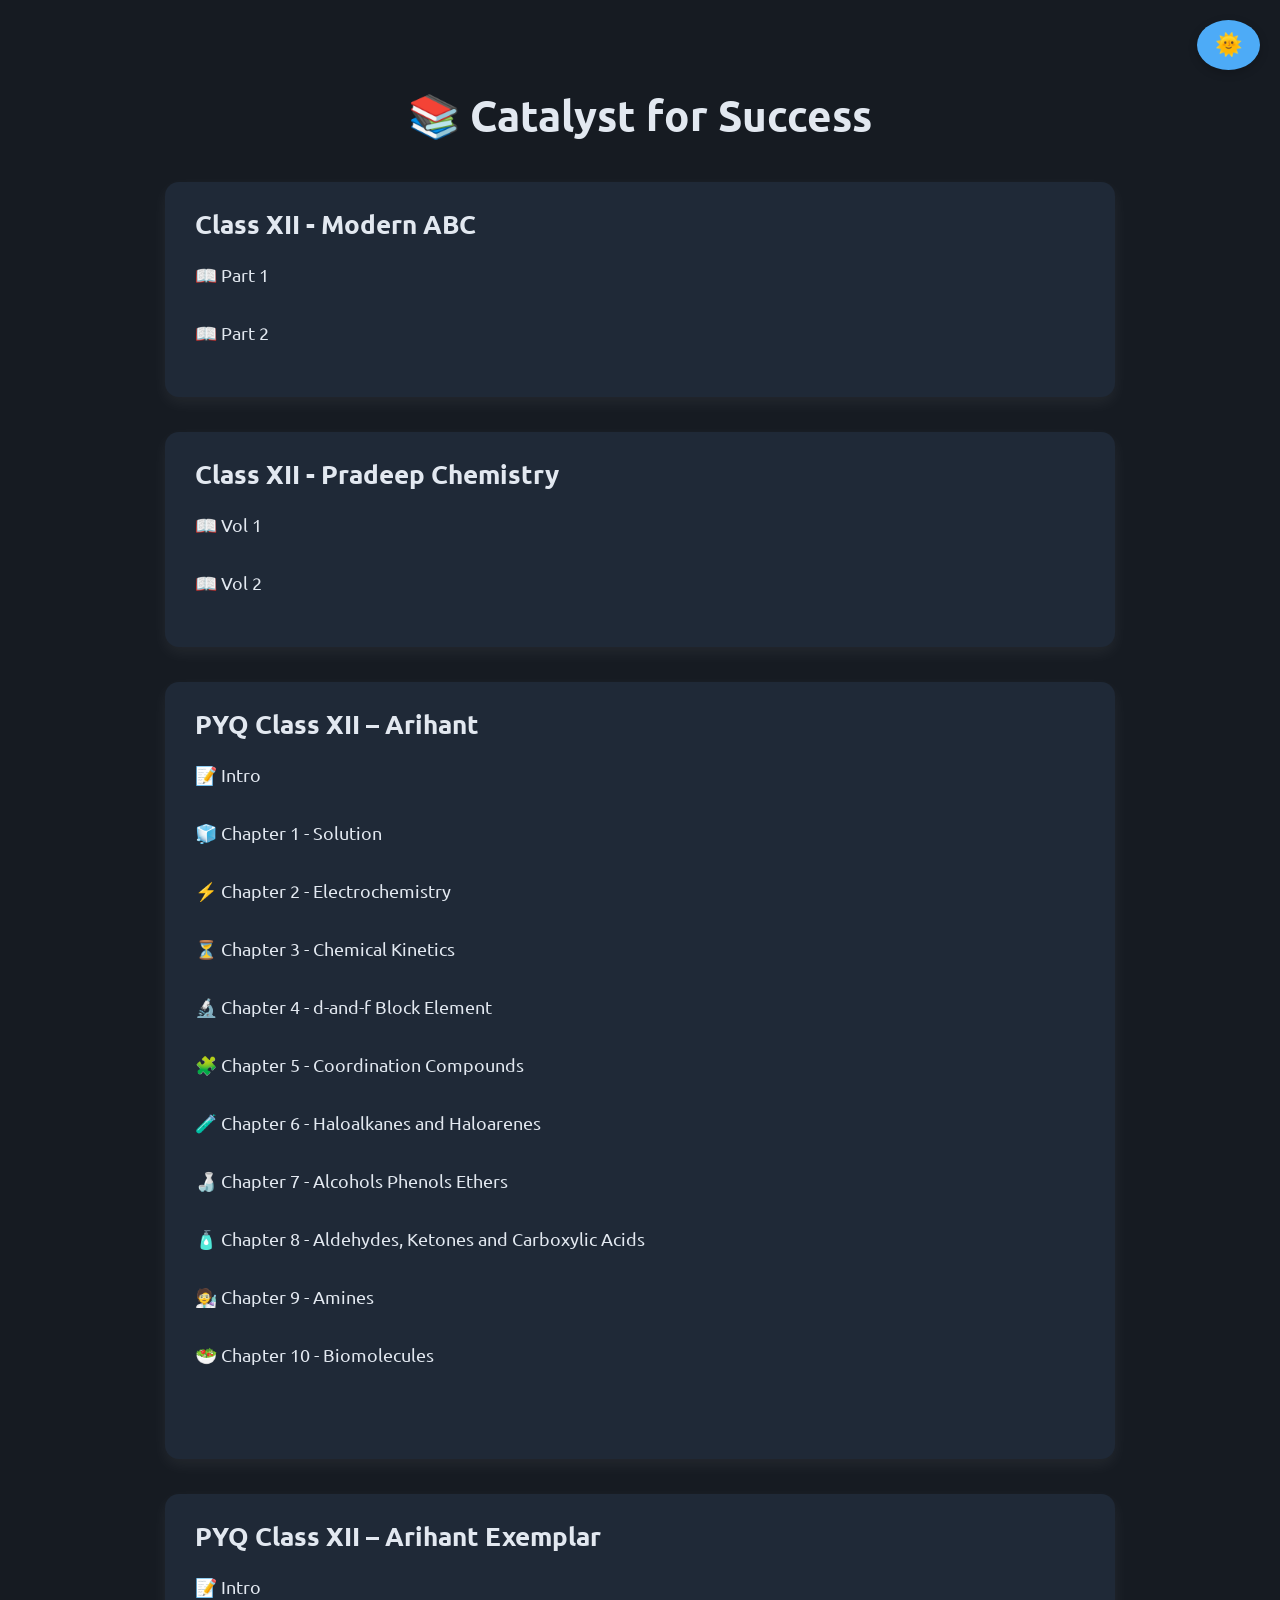
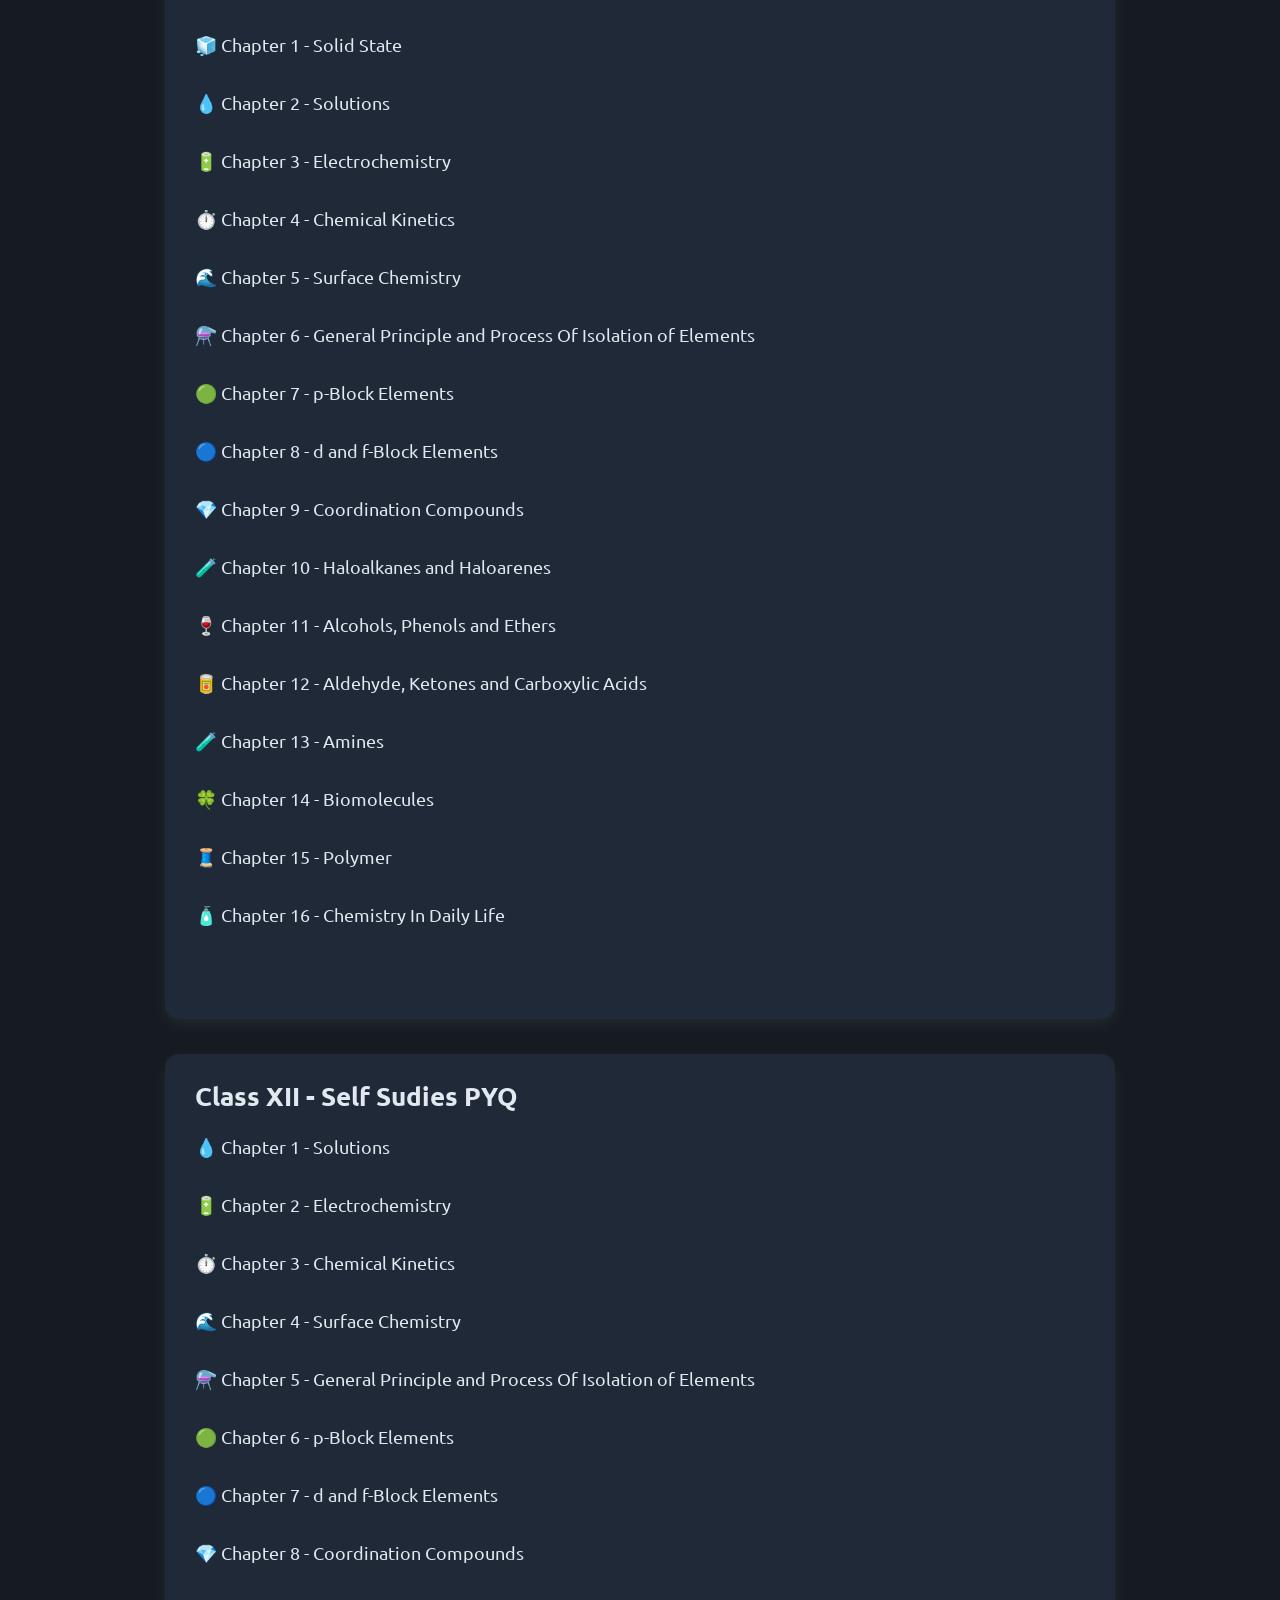
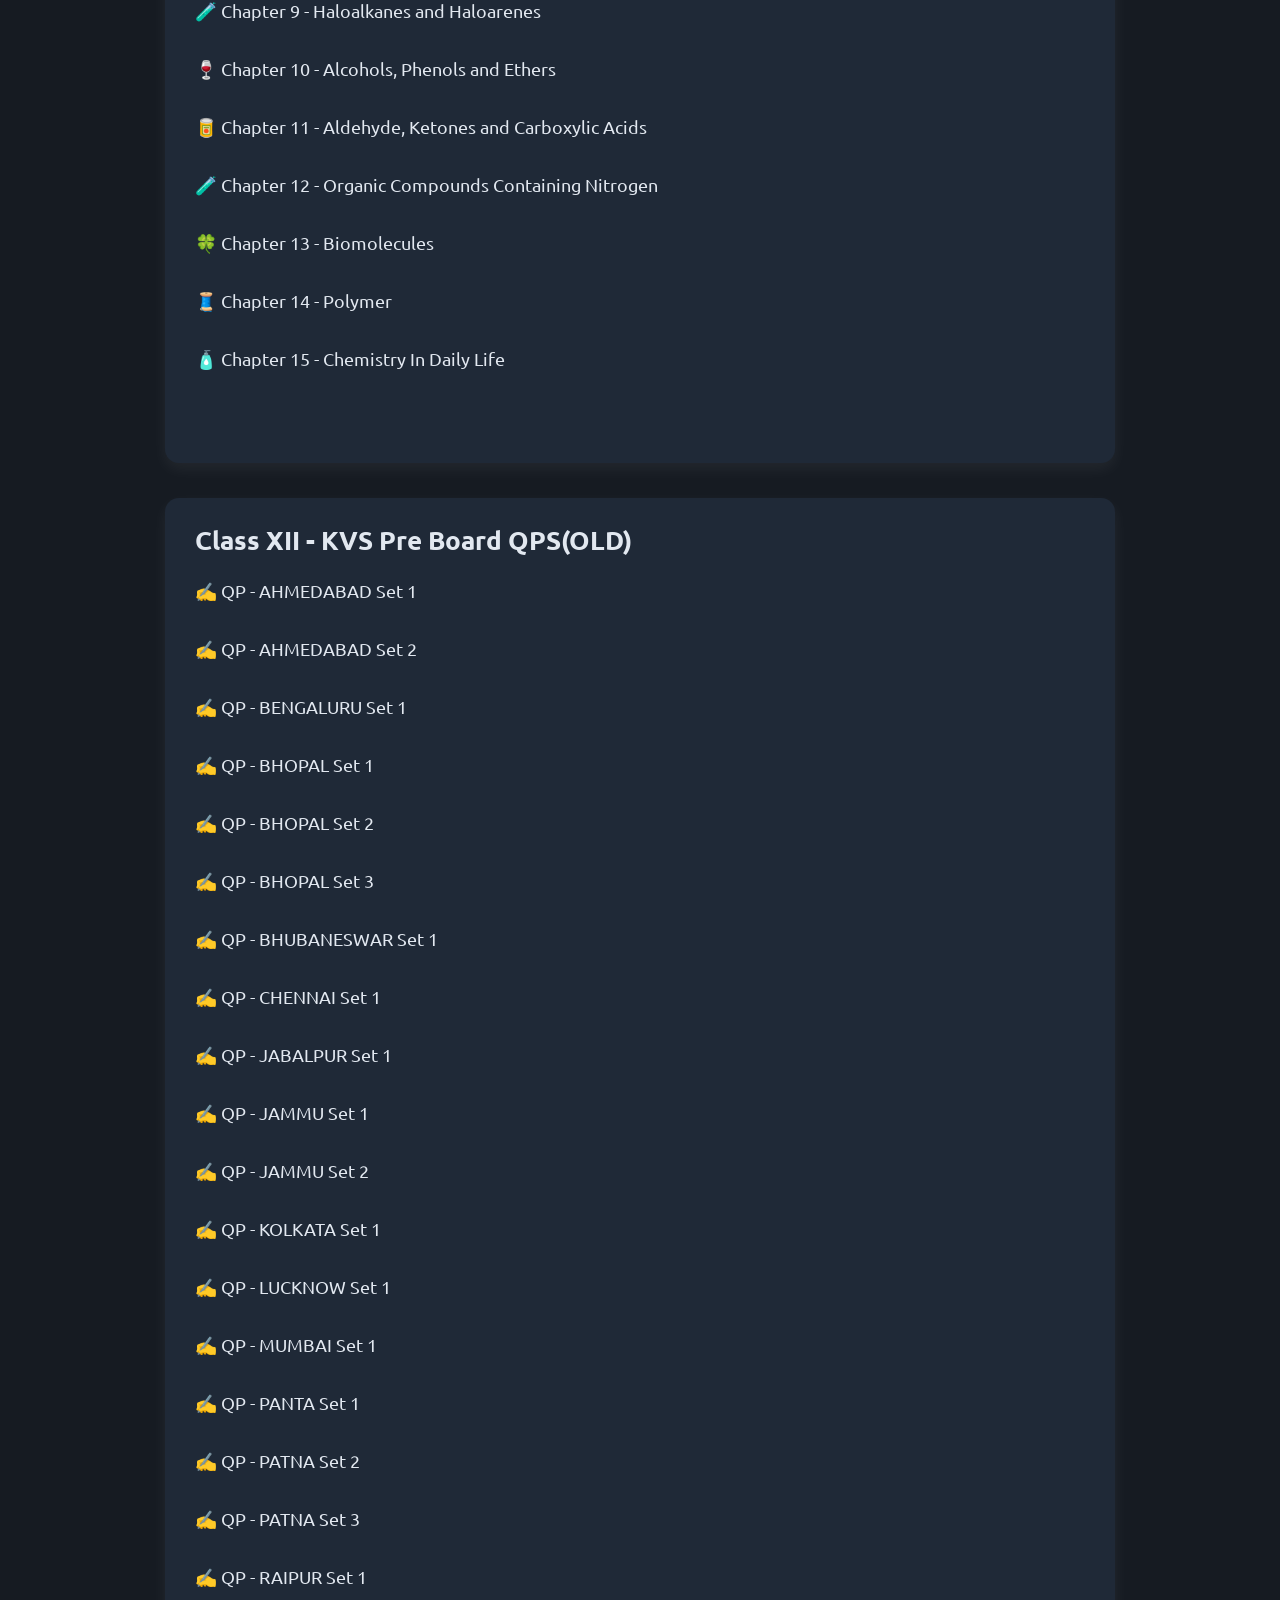
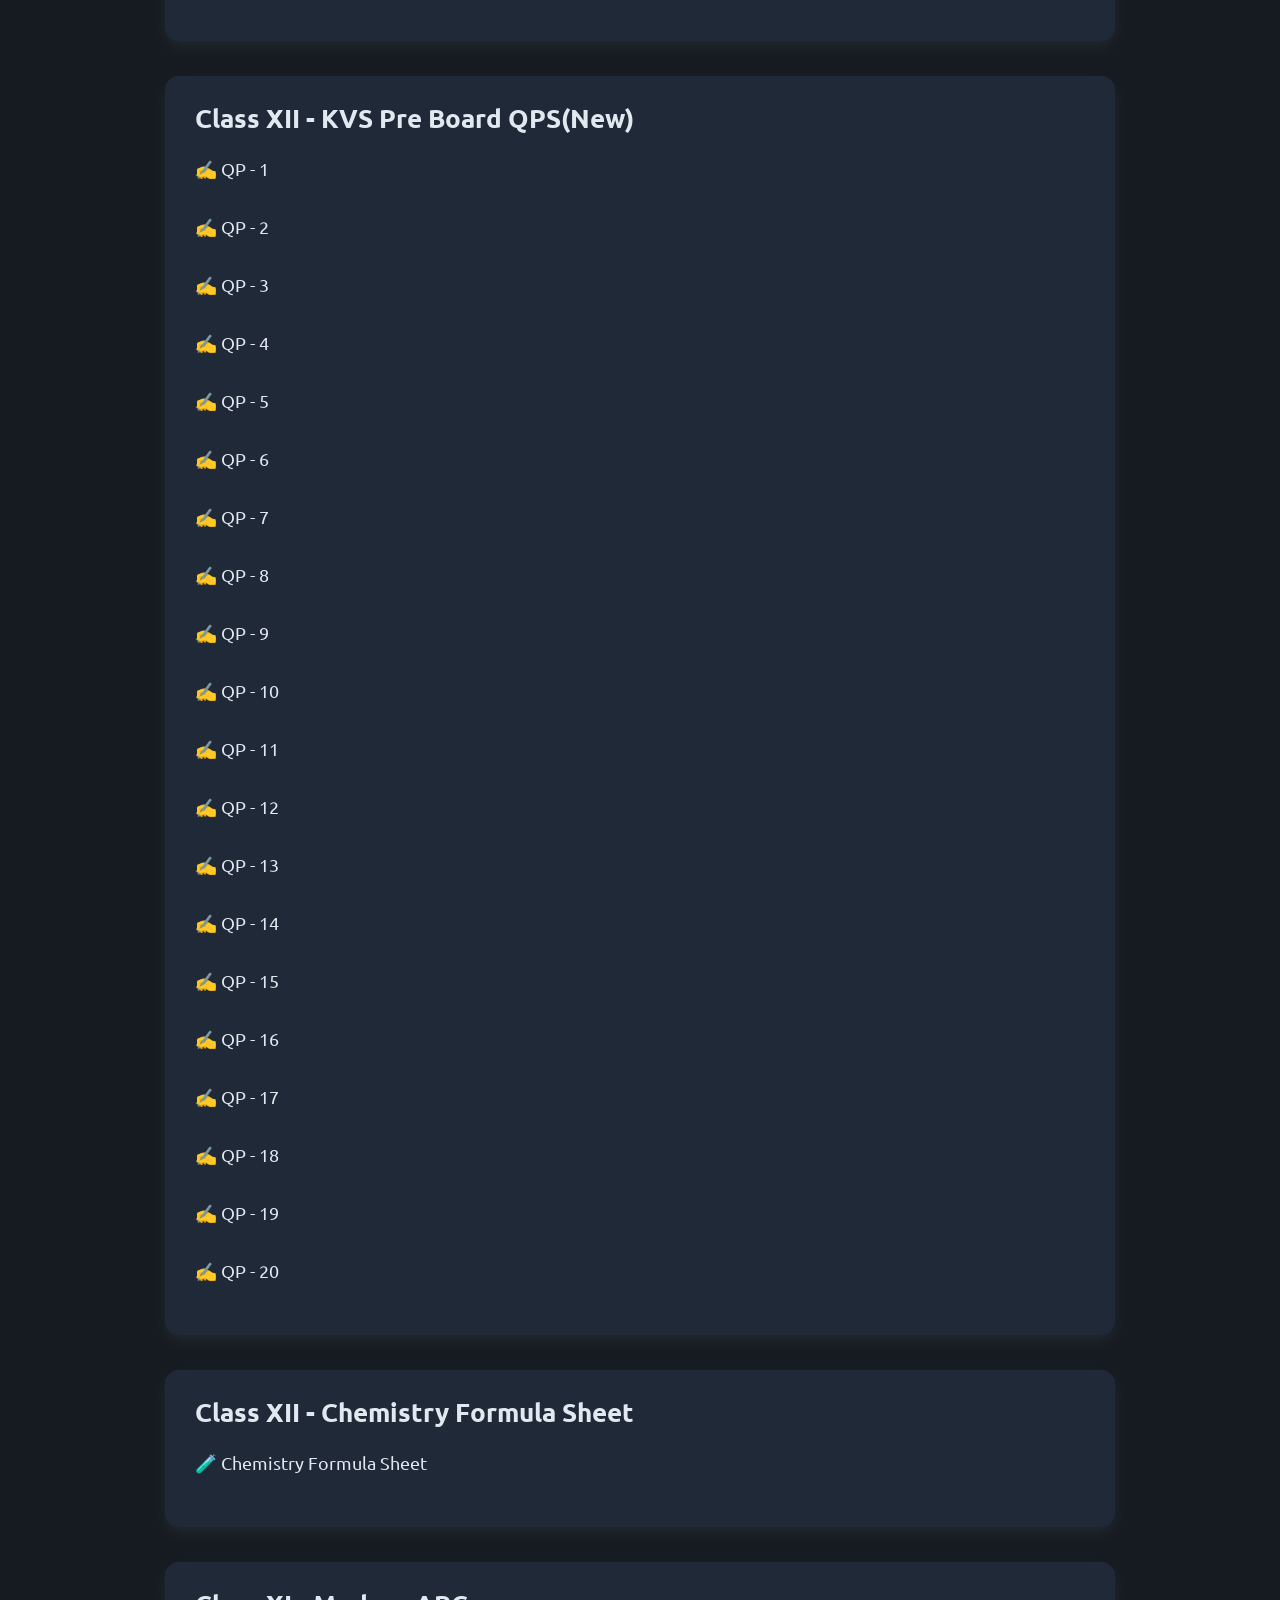
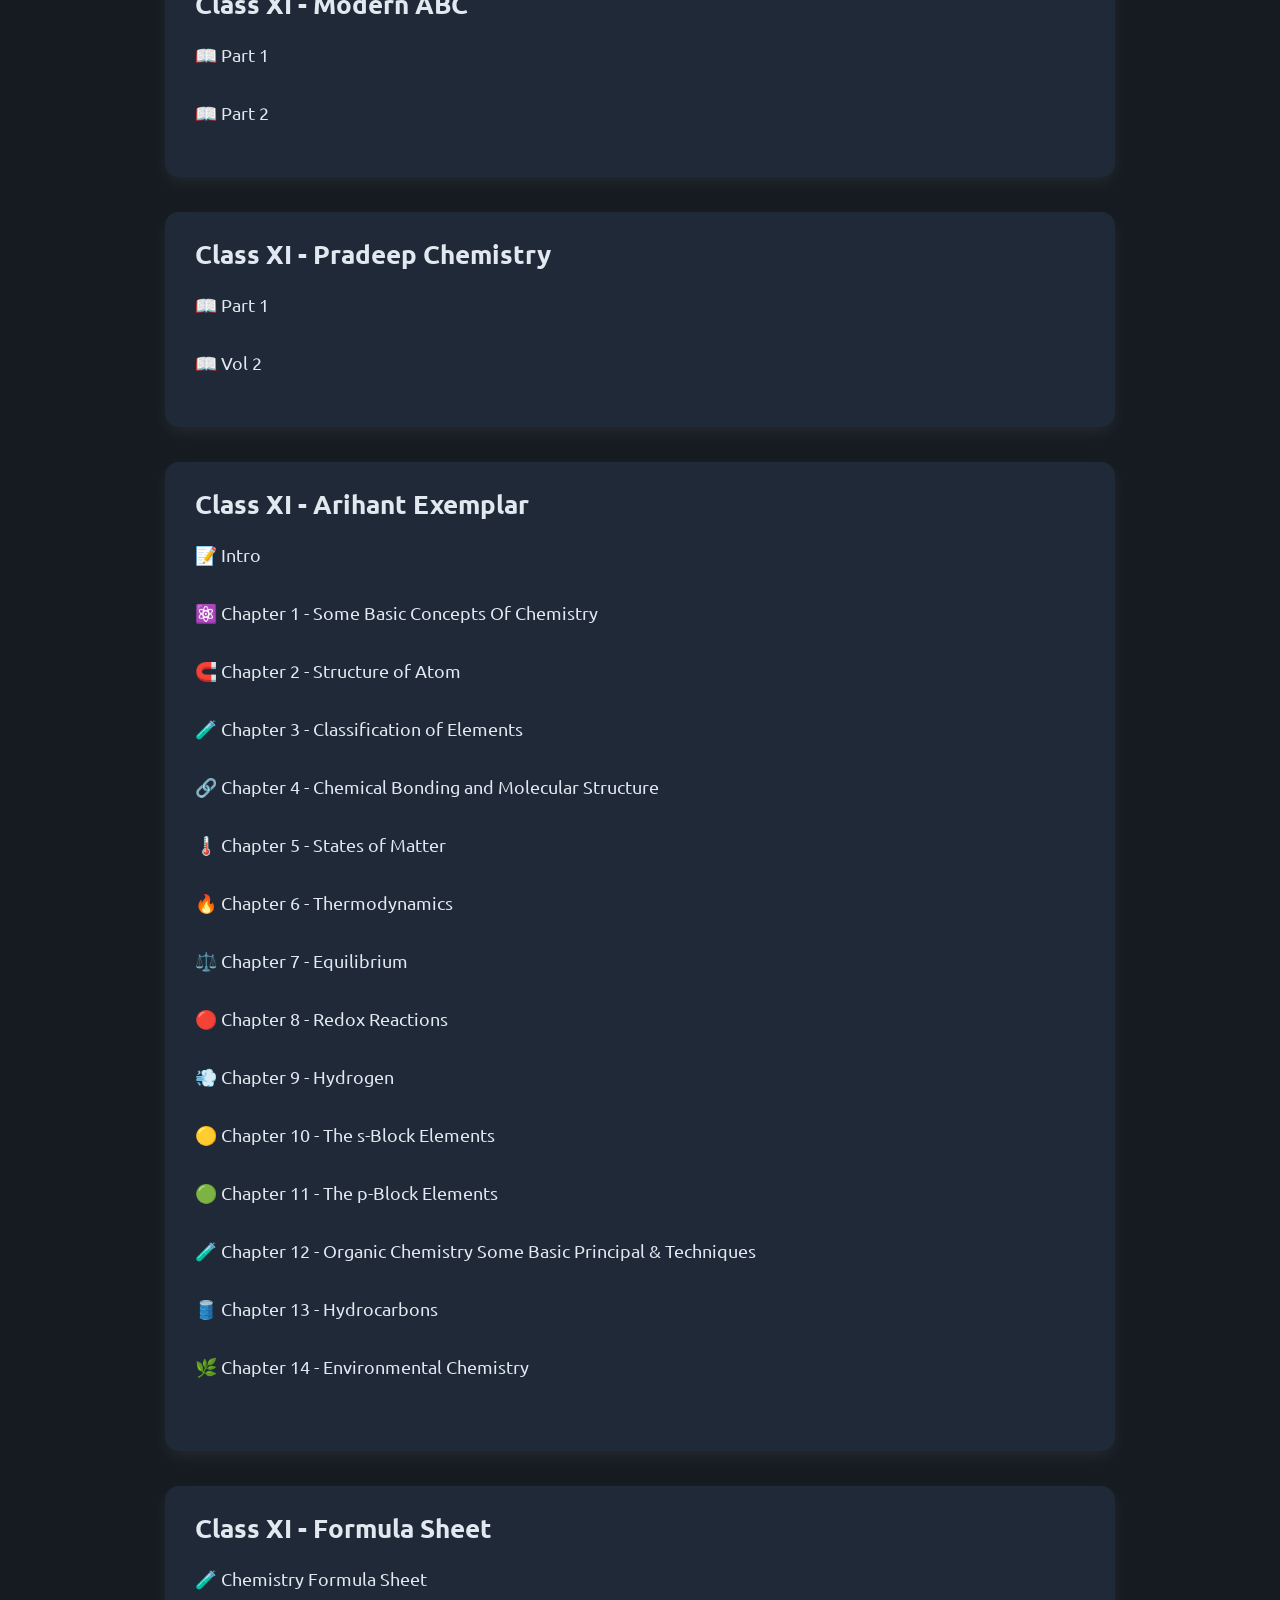
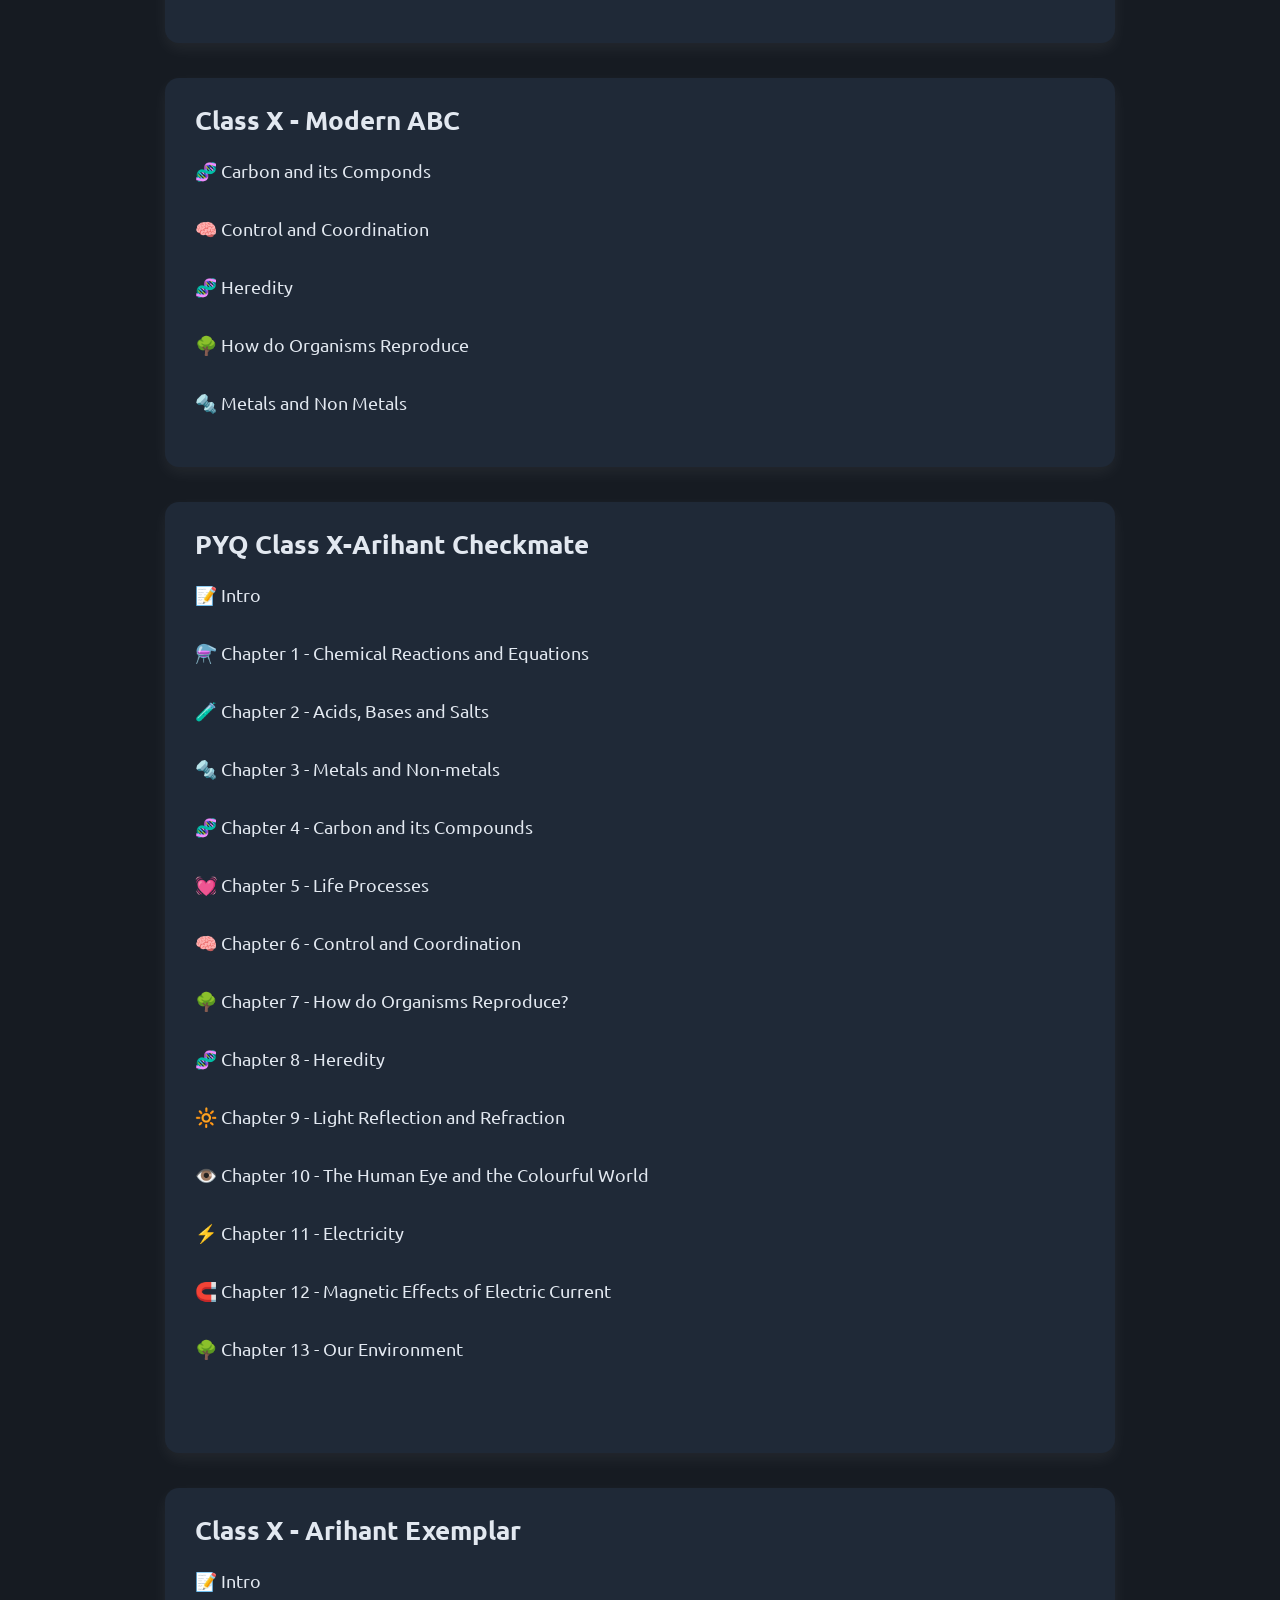
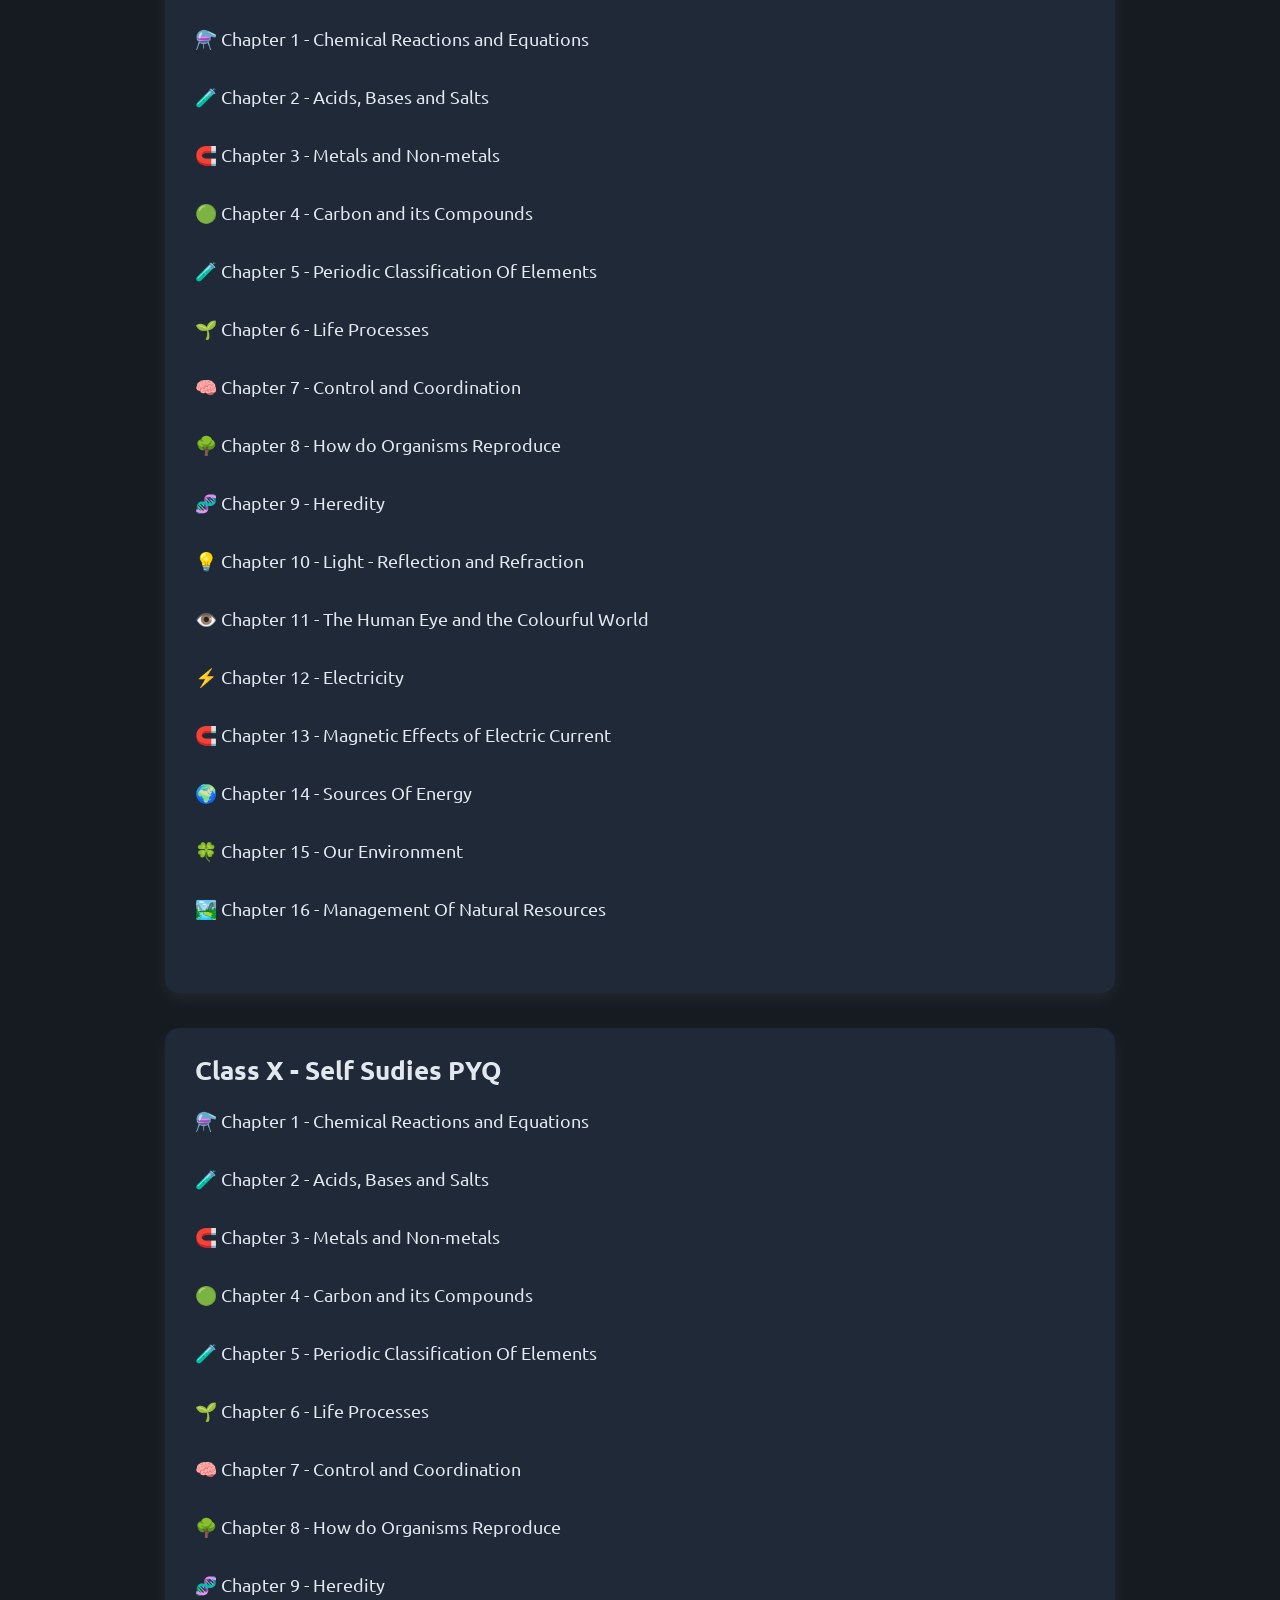
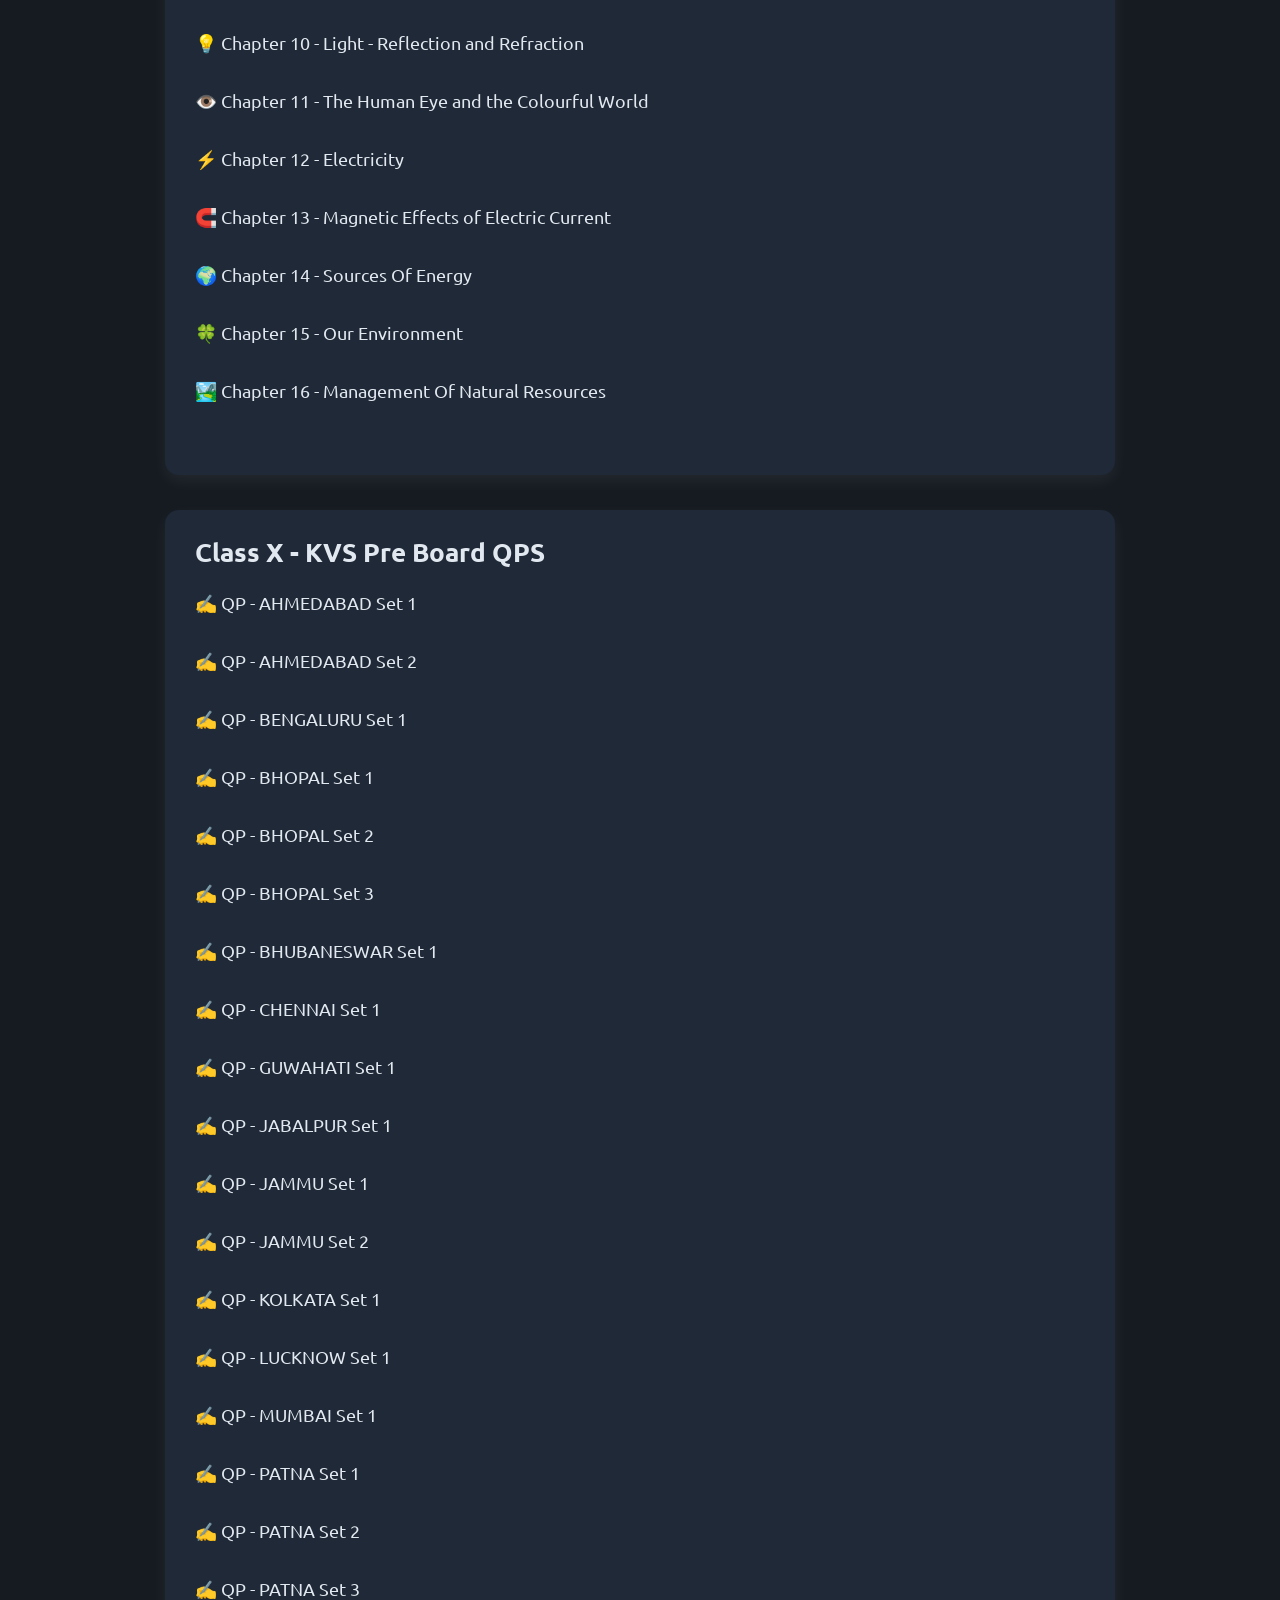
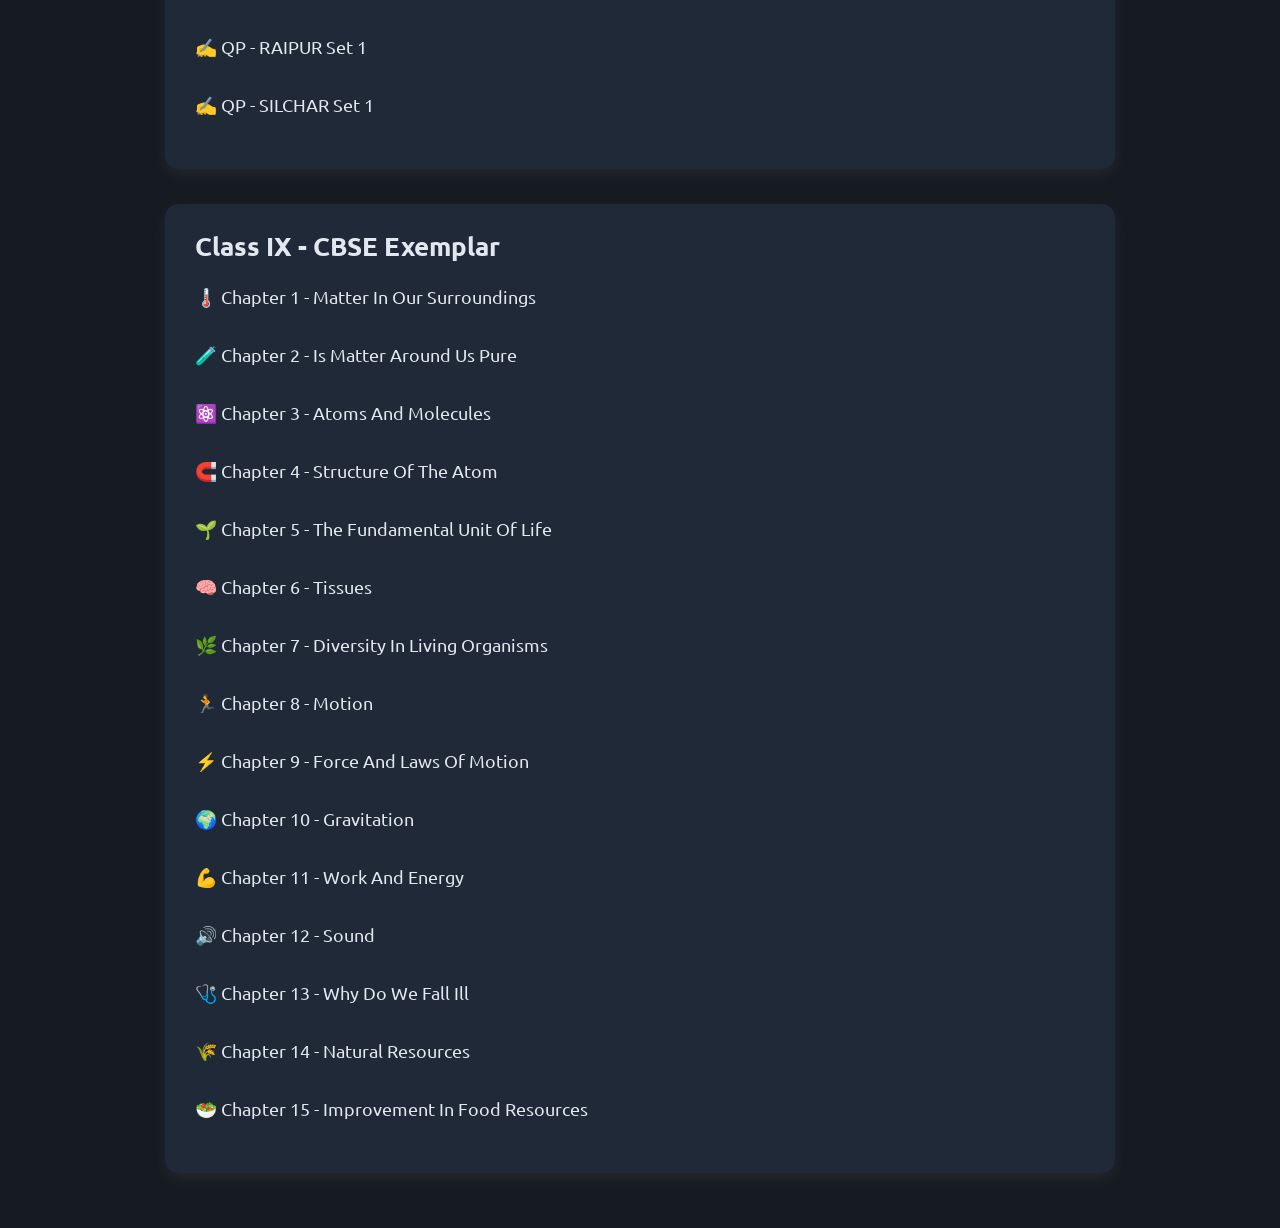
==== index.html @ 73d277ba "Update index.html" ====
<!DOCTYPE html>
<html lang="en">
<head>
<meta charset="UTF-8">
<meta name="viewport" content="width=device-width, initial-scale=1.0">
<title>Catalyst for Success</title>

<!-- Google Font -->
<link href="https://fonts.googleapis.com/css2?family=Ubuntu:wght@300;400;500;700&display=swap" rel="stylesheet">

<style>
    :root {
        /* LIGHT THEME */
        --bg: #f5f7fa;
        --card: #ffffff;
        --text: #222;
        --accent: #4dabf7;
    }

    body[data-theme="dark"] {
        /* DARK THEME */
        --bg: #161b22;
        --card: #1f2937;
        --text: #e2e8f0;
        --accent: #4dabf7;
    }

    body {
        font-family: "Ubuntu", sans-serif;
        background: var(--bg);
        color: var(--text);
        margin: 0;
        padding: 0;
        transition: 0.3s ease;
    }

    .container {
        max-width: 950px;
        margin: auto;
        padding: 20px;
    }

    h1 {
        text-align: center;
        font-size: 42px;
        font-weight: 700;
        margin-bottom: 40px;
        color: var(--text);
    }

    /* Toggle Button */
    .toggle-btn {
        position: fixed;
        right: 20px;
        top: 20px;
        background: var(--accent);
        color: white;
        border: none;
        padding: 12px 18px;
        border-radius: 50%;
        cursor: pointer;
        font-size: 22px;
        box-shadow: 0 3px 10px rgba(0,0,0,0.2);
        transition: 0.3s;
    }

    .toggle-btn:hover {
        transform: scale(1.1);
    }

    /* Sections */
    .section {
        background: var(--card);
        padding: 25px 30px;
        border-radius: 14px;
        margin-bottom: 35px;
        box-shadow: 0 6px 16px rgba(0,0,0,0.15);
        transition: 0.3s;
    }

    body[data-theme="dark"] .section {
        box-shadow: 0 6px 16px rgba(255,255,255,0.06);
    }

    .section h2 {
        font-size: 26px;
        margin-top: 0;
        margin-bottom: 15px;
        display: flex;
        align-items: center;
        gap: 8px;
        color: var(--text);
    }

    /* Chapter Links */
    a {
        display: flex;
        align-items: center;
        gap: 10px;
        text-decoration: none;
        font-size: 18px;
        color: var(--text);
        padding: 8px 0;
        transition: 0.25s ease;
    }

    a:hover {
        transform: scale(1.05);
        color: var(--accent);
    }

    a:hover span {
        transform: translateY(-2px);
        transition: 0.25s ease;
    }

</style>
</head>

<body data-theme="dark">

<button class="toggle-btn" id="themeToggle">🌞</button>

<div class="container"><br><br>
    <h1>📚 Catalyst for Success</h1>

    <!-- CLASS 12 -->

	 <div class="section">
<h2>Class XII - Modern ABC</h2>
	<a href="https://drive.google.com/file/d/1t5dfvspmDJQH7YpnhYIF5zfFnDtgyLjk/view?usp=sharing">📖 Part 1</a><br>
	<a href="https://drive.google.com/file/d/1RiE-FxDAeytMsLwAx1ncofwBMq1b43lr/view?usp=sharing">📖 Part 2</a><br>
</div>
<div class="section">
<h2>Class XII - Pradeep Chemistry</h2>
	<a href="https://drive.google.com/file/d/115UGN1KCdQELI8O4wjEn7UslOAeLDOv8/view?usp=sharing">📖 Vol 1</a><br>
	<a href="https://drive.google.com/file/d/1cV9f1NsVVb-ONiQW90oSqtb2cYIrsmvQ/view?usp=sharing">📖 Vol 2</a><br>
</div>
    <div class="section">
        <h2>PYQ Class XII – Arihant</h2>
	<a href="https://drive.google.com/file/d/1mJRAQnyBSRc75msPss4jBvSoBaqlY4zd/view?usp=sharing">📝 Intro</a><br>
<a href="https://drive.google.com/file/d/1JJyZ9bNdSmpaAWFbtOuJmLIK0-8-UbkK/view?usp=sharing">🧊 Chapter 1 - Solution</a><br>
<a href="https://drive.google.com/file/d/1JvKjU0xmbR60iB8tpYKAWlCZQ-RuexC9/view?usp=sharing">⚡ Chapter 2 - Electrochemistry</a><br>
<a href="https://drive.google.com/file/d/10-vtpMSRnVSSdR-3HRe2BFp0-Gxdco6v/view?usp=sharing">⏳ Chapter 3 - Chemical Kinetics</a><br>
<a href="https://drive.google.com/file/d/1XtHdZAwgtZaud91jB_yjvUFYjIFeM_hR/view?usp=sharing">🔬 Chapter 4 - d-and-f Block Element</a><br>
<a href="https://drive.google.com/file/d/1VJ1H1cw14J2JrjkuFrmPEASE-TBljaiW/view?usp=sharing">🧩 Chapter 5 - Coordination Compounds</a><br>
<a href="https://drive.google.com/file/d/1miqceC4_RLtSMpJNjtwQfAtDXxSxn4WN/view?usp=sharing">🧪 Chapter 6 - Haloalkanes and Haloarenes</a><br>
<a href="https://drive.google.com/file/d/1spGx6IcSh-J4Wl_mrI48mPb9qkePMetI/view?usp=sharing">🍶 Chapter 7 - Alcohols Phenols Ethers</a><br>
<a href="https://drive.google.com/file/d/1xBiVNqjlU_RCbmbCfB0muLxD4E7Qp-VA/view?usp=sharing">🧴 Chapter 8 - Aldehydes, Ketones and Carboxylic Acids</a><br>
<a href="https://drive.google.com/file/d/17K2nrIce32SSS1pyom8IcbxQz5dWrsbm/view?usp=sharing">🧑‍🔬 Chapter 9 - Amines</a><br>
<a href="https://drive.google.com/file/d/1ryxvG98C1vmshGHb8Y_XodOkyfJntTwz/view?usp=sharing">🥗 Chapter 10 - Biomolecules</a><br><br><br>

    </div>



	
<div class="section">
        <h2>PYQ Class XII – Arihant Exemplar</h2>
	<a href="https://drive.google.com/file/d/1fxesoa1ewD_Ec7UGSIm_muYRT3Z4G0Sc/view?usp=sharing">📝 Intro</a><br>
<a href="https://drive.google.com/file/d/1o8alQ6KDzHR_oi2cWvN1mCuEz7wg7qOr/view?usp=sharing">🧊 Chapter 1 - Solid State</a><br>
<a href="https://drive.google.com/file/d/1iyhojxAJt5ZTC-41yGit-dzp-ivD2bTz/view?usp=sharing">💧 Chapter 2 - Solutions</a><br>
<a href="https://drive.google.com/file/d/1qBJY4wDMA0TL33ktw9hxR4o5JN8STEzj/view?usp=sharing">🔋 Chapter 3 - Electrochemistry</a><br>
<a href="https://drive.google.com/file/d/1utVGnEk6ATCRfB1PFIv4DG4xZBkeWgxF/view?usp=sharing">⏱️ Chapter 4 - Chemical Kinetics</a><br>
<a href="https://drive.google.com/file/d/1bJv-STzZ1sv3VJ2U2Lw2UVbMEKXkUk7N/view?usp=sharing">🌊 Chapter 5 - Surface Chemistry</a><br>
<a href="https://drive.google.com/file/d/1jboGA_vCO7o7hSEdoToo0MRn9PTo_FWY/view?usp=sharing">⚗️ Chapter 6 - General Principle and Process Of Isolation of Elements</a><br>
<a href="https://drive.google.com/file/d/1YoioVBSC_3HyqJAqefH1JFOv60B0NSd4/view?usp=sharing">🟢 Chapter 7 - p-Block Elements</a><br>
<a href="https://drive.google.com/file/d/1lEp8CynrcjC0O1pok6PVVqQ_H-F_8vol/view?usp=sharing">🔵 Chapter 8 - d and f-Block Elements</a><br>
<a href="https://drive.google.com/file/d/1n5TUUy6wif3YYfoM73RbFeszzp5T95to/view?usp=sharing">💎 Chapter 9 - Coordination Compounds</a><br>
<a href="https://drive.google.com/file/d/1f3x9ssRZ76r28fkkX_0N1H77mN22pkw4/view?usp=sharing">🧪 Chapter 10 - Haloalkanes and Haloarenes</a><br>
<a href="https://drive.google.com/file/d/1b2XCb8WbW-YqIzTxYYh3UZUYIbw9SABs/view?usp=sharing">🍷 Chapter 11 - Alcohols, Phenols and Ethers</a><br>
<a href="https://drive.google.com/file/d/1TSHp7BhEVglLy3Te1GThH7Z008kBhAfK/view?usp=sharing">🥫 Chapter 12 - Aldehyde, Ketones and Carboxylic Acids</a><br>
<a href="https://drive.google.com/file/d/1KsCvPRoQ4MPQIBysk3ZCMUN8jyIu0E-f/view?usp=sharing">🧪 Chapter 13 - Amines</a><br>
<a href="https://drive.google.com/file/d/1IK9z1MDsVZeNQ4665MFJkOLNq5oRrdxB/view?usp=sharing">🍀 Chapter 14 - Biomolecules</a><br>
<a href="https://drive.google.com/file/d/1kteA-cA7VkfCVe9K_16sZ3iFw5FDCQhg/view?usp=sharing">🧵 Chapter 15 - Polymer</a><br>
<a href="https://drive.google.com/file/d/1jP3L3E2TMu4woalln6BsXVVebwTZ_TgT/view?usp=sharing">🧴 Chapter 16 - Chemistry In Daily Life</a><br><br><br>

    </div>





	<div class="section">
        <h2>Class XII - Self Sudies PYQ</h2>
<a href="https://drive.google.com/file/d/1S73p8cIEqJgbC7wo1gBBoF1767J-WxqM/view?usp=sharing">💧 Chapter 1 - Solutions</a><br>
<a href="https://drive.google.com/file/d/1NACrRubaUi9DeU486roP9ku69NSKbo3s/view?usp=sharing">🔋 Chapter 2 - Electrochemistry</a><br>
<a href="https://drive.google.com/file/d/1ptp7BPQJb8GNx98WK48Pjs7MsEAuy__B/view?usp=sharing">⏱️ Chapter 3 - Chemical Kinetics</a><br>
<a href="https://drive.google.com/file/d/1k_Jd0VVA2Er9U2nsPKtmJgQdWxCzV-_t/view?usp=sharing">🌊 Chapter 4 - Surface Chemistry</a><br>
<a href="https://drive.google.com/file/d/1pP2W2onqvqKYaMMF_E4TwWU45dF1rLOX/view?usp=sharing">⚗️ Chapter 5 - General Principle and Process Of Isolation of Elements</a><br>
<a href="https://drive.google.com/file/d/1w1PP6UA0KRCPdFltqoOvY_4v0XjknuZT/view?usp=sharing">🟢 Chapter 6 - p-Block Elements</a><br>
<a href="https://drive.google.com/file/d/1gFTp__lKO9ou_SKGkZupwkJiad9fox9E/view?usp=sharing">🔵 Chapter 7 - d and f-Block Elements</a><br>
<a href="https://drive.google.com/file/d/1sspo2kixH0K_yCBHpxf8AcztVSgoadlq/view?usp=sharing">💎 Chapter 8 - Coordination Compounds</a><br>
<a href="https://drive.google.com/file/d/1P-P3AHeILQ42pSqEKzn-87glxh2jsUnj/view?usp=sharing">🧪 Chapter 9 - Haloalkanes and Haloarenes</a><br>
<a href="https://drive.google.com/file/d/1Iqc1nEH_HvSXqttX4K_er39TVRRXPkPw/view?usp=sharing">🍷 Chapter 10 - Alcohols, Phenols and Ethers</a><br>
<a href="https://drive.google.com/file/d/1_5VI_BZwywZ8v4NxWip4AN8Slid3dKwD/view?usp=sharing">🥫 Chapter 11 - Aldehyde, Ketones and Carboxylic Acids</a><br>
<a href="https://drive.google.com/file/d/1r9seH0-pJ3KSScNnJ7j3q4vhDmydYaUr/view?usp=sharing">🧪 Chapter 12 - Organic Compounds Containing Nitrogen</a><br>
<a href="https://drive.google.com/file/d/1sKAy2FF6gj_rTi99mU6dGjjCW0tvxrCl/view?usp=sharing">🍀 Chapter 13 - Biomolecules</a><br>
<a href="https://drive.google.com/file/d/1lR7_X8ZOt2lIpzE8qDn3ljN8lyzjurda/view?usp=sharing">🧵 Chapter 14 - Polymer</a><br>
<a href="https://drive.google.com/file/d/1qw7B62wpzfUbJJoWDj97tv_K1IUumc-S/view?usp=sharing">🧴 Chapter 15 - Chemistry In Daily Life</a><br><br><br>

    </div>

<div class="section">
<h2>Class XII - KVS Pre Board QPS(OLD)</h2>
<a href="https://drive.google.com/file/d/1Lmo_NVgSodejESL22MwP_DKopBl1YYRC/view?usp=sharing">✍️ QP - AHMEDABAD Set 1</a><br>
<a href="https://drive.google.com/file/d/1bwdhkTPCnwOyfvn9-pgViQ8ypllK5kvN/view?usp=sharing">✍️ QP - AHMEDABAD Set 2</a><br>
<a href="https://drive.google.com/file/d/1H9r1-gM4_-B5waLdnh1HVM_KjfwgLvZO/view?usp=sharing">✍️ QP - BENGALURU Set 1</a><br>
<a href="https://drive.google.com/file/d/1g5XTC6Hn38ebKE0Vhkbf6hAtabNmXsUw/view?usp=sharing">✍️ QP - BHOPAL Set 1</a><br>
<a href="https://drive.google.com/file/d/1b2cqtxfcIDk8IXPQTF-7BJIe1xl6WDGg/view?usp=sharing">✍️ QP - BHOPAL Set 2</a><br>	
<a href="https://drive.google.com/file/d/1FhYZYJlH1p9hBlFdwEaAVJVOTIba_nzh/view?usp=sharing">✍️ QP - BHOPAL Set 3</a><br>	
<a href="https://drive.google.com/file/d/1W41zxQXsVTh6XGij8YwSLO_Ivl9LZa5W/view?usp=sharing">✍️ QP - BHUBANESWAR Set 1</a><br>	
<a href="https://drive.google.com/file/d/1WJlHwnNc_AMGl7fWdJ4nrjJzxSv86OW4/view?usp=sharing">✍️ QP - CHENNAI Set 1</a><br>	
<a href="https://drive.google.com/file/d/1BUnwDtczBVbW3dvnYxm4BNmozX8_sKj4/view?usp=sharing">✍️ QP - JABALPUR Set 1</a><br>	
<a href="https://drive.google.com/file/d/14D7keqSYw9eXpvh3BqZfGcnpp49JFcQE/view?usp=sharing">✍️ QP - JAMMU Set 1</a><br>	
<a href="https://drive.google.com/file/d/18fF5wd3KMYDSasq0EjcgqMJHlWr6hUEm/view?usp=sharing">✍️ QP - JAMMU Set 2</a><br>		
<a href="https://drive.google.com/file/d/1ec2_EJDcAzYGeBGT4LzZ27Ku3dhROcYI/view?usp=sharing">✍️ QP - KOLKATA Set 1</a><br>		
<a href="https://drive.google.com/file/d/1zkiqXT44w0LRR34T7NmQgGV-mX8UAtLN/view?usp=sharing">✍️ QP - LUCKNOW Set 1</a><br>		
<a href="https://drive.google.com/file/d/1TpIz83oQkJZqw9dt92qvPng7du004wr6/view?usp=sharing">✍️ QP - MUMBAI Set 1</a><br>		
<a href="https://drive.google.com/file/d/1hodLJ-phT-lR9tz4roh7jgHwZYplTD8i/view?usp=sharing">✍️ QP - PANTA Set 1</a><br>
<a href="https://drive.google.com/file/d/1eSpzAmCZDpmOK37yXINSMyWUGlG7Xkzf/view?usp=sharing">✍️ QP - PATNA Set 2</a><br>
<a href="https://drive.google.com/file/d/1_RwlzmsifxUQ2U1yTCZuDaVY0bkn0Er-/view?usp=sharing">✍️ QP - PATNA Set 3</a><br>
<a href="https://drive.google.com/file/d/1lvkyGEBVbMK7GIyr_-W8gW8Hwnt5hwLK/view?usp=sharing">✍️ QP - RAIPUR Set 1</a><br>	
	 </div>


<div class="section">
<h2>Class XII - KVS Pre Board QPS(New)</h2>
<a href="https://drive.google.com/drive/folders/1xRYs7x-RaUAgsf3n3eLbEui6I__iZf1g?usp=sharing">✍️ QP - 1</a><br>
<a href="https://drive.google.com/drive/folders/1pMn-tRTzBewDdAv7a_y55FBrF8ZJ5B1H?usp=sharing">✍️ QP - 2</a><br>
<a href="https://drive.google.com/drive/folders/1g144oAHK4_wbpz2RbZDA1x4bgCT6Dx4m?usp=sharing">✍️ QP - 3</a><br>
<a href="https://drive.google.com/drive/folders/107C6bFV_zVXKp5VsQQC9WE__qsfdQQTl?usp=sharing">✍️ QP - 4</a><br>
<a href="https://drive.google.com/drive/folders/107C6bFV_zVXKp5VsQQC9WE__qsfdQQTl?usp=sharing">✍️ QP - 5</a><br>	
<a href="https://drive.google.com/drive/folders/1PBENOPEvOpjgrRUuaJiocYn2wmEgvHo8?usp=sharing">✍️ QP - 6</a><br>	
<a href="https://drive.google.com/drive/folders/1TklniTEDRK-0jLqf_np3p_GHzKo9Uaf5?usp=sharing">✍️ QP - 7</a><br>	
<a href="https://drive.google.com/drive/folders/1Km2Kcx5SaEnV1Jo0L5v0kiFeHSyNAXkn?usp=sharing">✍️ QP - 8</a><br>	
<a href="https://drive.google.com/drive/folders/1NX6Nog99Si5Aq1A85ql8tWj9YmkDe7IU?usp=sharing">✍️ QP - 9</a><br>	
<a href="https://drive.google.com/drive/folders/16bRYeI2BO1dI3c4hTbi4R9f_FAbyRxcj?usp=sharing">✍️ QP - 10</a><br>	
<a href="https://drive.google.com/drive/folders/1zxxIzy35Pcz_PIlJ6lyKLWaF-YYXsVsY?usp=sharing">✍️ QP - 11</a><br>		
<a href="https://drive.google.com/drive/folders/1ooPwpqh7_ZZ22h3InouQGJ5dmIK83cjw?usp=sharing">✍️ QP - 12</a><br>		
<a href="https://drive.google.com/drive/folders/17p76FX2Mdl32VV4MS5tvw_pWFylbSy-R?usp=sharing">✍️ QP - 13</a><br>		
<a href="https://drive.google.com/drive/folders/1v7zoOkxAYcU8QIsiVElwT1D-Mwn-fJSq?usp=sharing">✍️ QP - 14</a><br>		
<a href="https://drive.google.com/drive/folders/15pihNtC6pTAklAb9MM57r8ozVHAqtaOW?usp=sharing">✍️ QP - 15</a><br>
<a href="https://drive.google.com/drive/folders/19ddMMarNOkh3MD-9EKfS9LcGxzdGxCVD?usp=sharing">✍️ QP - 16</a><br>
<a href="https://drive.google.com/drive/folders/1ZnvtwTfKzh9MB7Olgury_cWhwpnBkc-D?usp=sharing">✍️ QP - 17</a><br>
<a href="https://drive.google.com/drive/folders/1KIZoCeYx0Ukvk6NIF6HWjIoc2kUN986q?usp=sharing">✍️ QP - 18</a><br>
<a href="https://drive.google.com/drive/folders/18wSnODmGZ2lPCt7B5siB-DCYFaOlc5_5?usp=sharing">✍️ QP - 19</a><br>
<a href="https://drive.google.com/drive/folders/1rFGLatVnZGZf-4uFVfhFmmJgENZKdLO9?usp=sharing">✍️ QP - 20</a><br>
	 </div>

<div class="section">
<h2>Class XII - Chemistry Formula Sheet</h2>
<a href="https://drive.google.com/file/d/16pNNCKO3dtMIv0wroDzM9dph32UQzIip/view?usp=sharing">🧪 Chemistry Formula Sheet</a><br>
</div>


 <div class="section">
<h2>Class XI - Modern ABC</h2>
	<a href="https://drive.google.com/file/d/1sDNQDSI-st4T9HE6aGzSg-_z9_nxQd7Y/view?usp=sharing">📖 Part 1</a><br>
	<a href="https://drive.google.com/file/d/1Gv3bKuV_RohK-5CjP4q2Knx6M9Sp86yr/view?usp=sharing">📖 Part 2</a><br>
</div>

 <div class="section">
<h2>Class XI - Pradeep Chemistry</h2>
	<a href="https://drive.google.com/file/d/1hKGRtciIMDw3jP7bNea1XyiSzATzfPvn/view?usp=sharing">📖 Part 1</a><br>
	<a href="https://drive.google.com/file/d/1kiaXFpB5zWvyzen_aPtM8opdis4USIaY/view?usp=sharing">📖 Vol 2</a><br>
</div>
    <div class="section">
<h2>Class XI - Arihant Exemplar</h2>

<a href="https://drive.google.com/file/d/1Y9tIqlhb0x3g-B9KlpF5eiLqsrPmKLGT/view?usp=sharing">📝 Intro</a><br>
<a href="https://drive.google.com/file/d/1KDvYwFpsezaOw2QQ4V0no-wpR7A-uae2/view?usp=sharing">⚛️ Chapter 1 - Some Basic Concepts Of Chemistry</a><br>
<a href="https://drive.google.com/file/d/1q0yF_680JM57ELXi6KC-7w7gIS8AJT3R/view?usp=sharing">🧲 Chapter 2 - Structure of Atom</a><br>
<a href="https://drive.google.com/file/d/1j1xXZkH7r05KNsMsjSVn8KZnGkskZ512/view?usp=sharing">🧪 Chapter 3 - Classification of Elements</a><br>
<a href="https://drive.google.com/file/d/1X7RWuQppoG3AEjMJN9MGzIv559DBER0p/view?usp=sharing">🔗 Chapter 4 - Chemical Bonding and Molecular Structure</a><br>
<a href="https://drive.google.com/file/d/1QIbOHaOMP351Gd8WKqL2pCEfPgA4KRbD/view?usp=sharing">🌡️ Chapter 5 - States of Matter</a><br>
<a href="https://drive.google.com/file/d/1ERnAF8gKaKr_ApXAuzTvt48mu746wE51/view?usp=sharing">🔥 Chapter 6 - Thermodynamics</a><br>
<a href="https://drive.google.com/file/d/15MfDaY7BbrT7-ybFl6Eol1IO5ecArpoo/view?usp=sharing">⚖️ Chapter 7 - Equilibrium</a><br>
<a href="https://drive.google.com/file/d/1hNB_3C0v7ZFw4EoGNpncTghV11jZZNqq/view?usp=sharing">🔴 Chapter 8 - Redox Reactions</a><br>
<a href="https://drive.google.com/file/d/1iIPgaXoJItgIcCuT4k5YscwxgBFVGLZW/view?usp=sharing">💨 Chapter 9 - Hydrogen</a><br>
<a href="https://drive.google.com/file/d/1WxoZavP6sA54WH5tYWkZAXomNDDprrrV/view?usp=sharing">🟡 Chapter 10 - The s-Block Elements</a><br>
<a href="https://drive.google.com/file/d/1K0lFY9zVr34zzZ98OzK5HvMSHUzLZu3X/view?usp=sharing">🟢 Chapter 11 - The p-Block Elements</a><br>
<a href="https://drive.google.com/file/d/1nE62j5b6tkkjIfzgi1TcoU8ayW41PK93/view?usp=sharing">🧪 Chapter 12 - Organic Chemistry Some Basic Principal & Techniques</a><br>
<a href="https://drive.google.com/file/d/1M43W1v4Rvtrah1vpqjKMkv5AnyyJxviL/view?usp=sharing">🛢️ Chapter 13 - Hydrocarbons</a><br>
<a href="https://drive.google.com/file/d/1fAfoBJ0rK9kPBkT5Ml6iq96OF1jYTHfP/view?usp=sharing">🌿 Chapter 14 - Environmental Chemistry</a><br><br>
</div>

<div class="section">
<h2>Class XI - Formula Sheet</h2>
<a href="https://drive.google.com/file/d/1sGCI6e-Va67XqqY98ix1S2wJX7ZAbrFx/view?usp=sharing">🧪 Chemistry Formula Sheet</a><br>
</div>



	 <div class="section">
<h2>Class X - Modern ABC</h2>
	<a href="https://drive.google.com/file/d/1noa0Nn99NO_xYyUZT36lTlr3Jnj7Gkz1/view?usp=sharing">🧬 Carbon and its Componds</a><br>
	<a href="https://drive.google.com/file/d/1YLadZVd-6wFIvb_qSgrnxrLBFUCnrdHk/view?usp=sharing">🧠 Control and Coordination</a><br>
	<a href="https://drive.google.com/file/d/1zJ50vru50APT_QROGFZ-qgZLJJEjBexv/view?usp=sharing">🧬 Heredity</a><br>
	<a href="https://drive.google.com/file/d/13wemgmEeEgwhcuKl29a0ryw12CvaaC4M/view?usp=sharing">🌳 How do Organisms Reproduce</a><br>
	<a href="https://drive.google.com/file/d/17ceEbYwL90ZgegTE3PtBYOzAtd60gWqG/view?usp=sharing">🔩 Metals and Non Metals</a><br>
</div>
	
  <div class="section">
        <h2>PYQ Class X-Arihant Checkmate</h2>
	<a href="https://drive.google.com/file/d/127UV6MUAZlr65NxbGrEN-nteAV4P-reL/view?usp=sharing">📝 Intro</a><br>
<a href="https://drive.google.com/file/d/18NR2pZetXoOzALhOZcBK7zlbADIUfx35/view?usp=sharing">⚗️ Chapter 1 - Chemical Reactions and Equations</a><br>
<a href="https://drive.google.com/file/d/1uJTw2JgVwPwn61B_rXsBp4sJsxA8F0Ti/view?usp=sharing">🧪 Chapter 2 - Acids, Bases and Salts</a><br>
<a href="https://drive.google.com/file/d/1cGD_YaYVYYfVtpS9vCFYd6SiVHbe1uFw/view?usp=sharing">🔩 Chapter 3 - Metals and Non-metals</a><br>
<a href="https://drive.google.com/file/d/1KSBYMiznD06QciUwjYAfIyqCMmnZvcKk/view?usp=sharing">🧬 Chapter 4 - Carbon and its Compounds</a><br>
<a href="https://drive.google.com/file/d/1I1Tgp8bCEu2k4JVod0nkpTJJCnl9JcZ4/view?usp=sharing">💓 Chapter 5 - Life Processes</a><br>
<a href="https://drive.google.com/file/d/1jJ6dM2AQVfSauf2Lz877XwiJShu3Q_I2/view?usp=sharing">🧠 Chapter 6 - Control and Coordination</a><br>
<a href="https://drive.google.com/file/d/1Gi7UDhX9b5U_gLB0_YKkgOxdhjoLKyXl/view?usp=sharing">🌳 Chapter 7 - How do Organisms Reproduce?</a><br>
<a href="https://drive.google.com/file/d/1qfvwXTgkl3Ol2rfv3KVUvxE0D2-Xd9X1/view?usp=sharing">🧬 Chapter 8 - Heredity</a><br>
<a href="https://drive.google.com/file/d/1Nl9J0Bg1Lo1t2EWn6omkThQDZsYkLG-n/view?usp=sharing">🔆 Chapter 9 - Light Reflection and Refraction</a><br>
<a href="https://drive.google.com/file/d/1qYgDAI3qk_2fHNqjJRo0Ji--j8x3-Pey/view?usp=sharing">👁️ Chapter 10 - The Human Eye and the Colourful World</a><br>
<a href="https://drive.google.com/file/d/1RR6cMBW8TQdT9VIe-YE3D0myAN6VdRKh/view?usp=sharing">⚡ Chapter 11 - Electricity</a><br>
<a href="https://drive.google.com/file/d/1qIUfZrdvl6_1LSXnApeCBJAGAqpSaWav/view?usp=sharing">🧲 Chapter 12 - Magnetic Effects of Electric Current</a><br>
<a href="https://drive.google.com/file/d/1y_16hZDUbSXuEMJWBLY2oKJ6L5SVYhJI/view?usp=sharing">🌳 Chapter 13 - Our Environment</a><br><br><br>
    </div>

    


 


<div class="section">
<h2>Class X - Arihant Exemplar</h2>

<a href="https://drive.google.com/file/d/1Wen0SMmYJNT4XWINcfWGtbNylyYibqc3/view?usp=sharing">📝 Intro</a><br>
<a href="https://drive.google.com/file/d/1zx5B_Q_164e6SG2nytjT5wKj6FbKyoKB/view?usp=sharing">⚗️ Chapter 1 - Chemical Reactions and Equations</a><br>
<a href="https://drive.google.com/file/d/1UOT6OL2Gl-fe26S-RyqPsMSJXoYzGVR1/view?usp=sharing">🧪 Chapter 2 - Acids, Bases and Salts</a><br>
<a href="https://drive.google.com/file/d/1ifbilRFfaH-1Pq4KCbM-83cNpCxCrCZI/view?usp=sharing">🧲 Chapter 3 - Metals and Non-metals</a><br>
<a href="https://drive.google.com/file/d/1KM3WByFCS5RNi_nJeKYoUmPeSGM7gaRs/view?usp=sharing">🟢 Chapter 4 - Carbon and its Compounds</a><br>
<a href="https://drive.google.com/file/d/1gJhFKnf41VfHi4-Czd43aoDMIoN0xk-Z/view?usp=sharing">🧪 Chapter 5 - Periodic Classification Of Elements</a><br>
<a href="https://drive.google.com/file/d/1HsDb08WoKfeN2YkuJ3po7w1tJgXIUc0f/view?usp=sharing">🌱 Chapter 6 - Life Processes</a><br>
<a href="https://drive.google.com/file/d/1Z0BXcIcZf1lAV1QQgKhdarLUMYfijY7F/view?usp=sharing">🧠 Chapter 7 - Control and Coordination</a><br>
<a href="https://drive.google.com/file/d/1ldQ8xVNe05fBrX0D_iLP1a8_Sm3uAmpe/view?usp=sharing">🌳 Chapter 8 - How do Organisms Reproduce</a><br>
<a href="https://drive.google.com/file/d/1elthNVNUpB_ERppq4j3rIW3Z-o52YVyC/view?usp=sharing">🧬 Chapter 9 - Heredity</a><br>
<a href="https://drive.google.com/file/d/1bHhM5yThldTfejGy__Il7SvqCmavD1br/view?usp=sharing">💡 Chapter 10 - Light - Reflection and Refraction</a><br>
<a href="https://drive.google.com/file/d/1yhdKAVeevn2_rJR3F6jS0ZORNuQWn5to/view?usp=sharing">👁️ Chapter 11 - The Human Eye and the Colourful World</a><br>
<a href="https://drive.google.com/file/d/1DL7DMVMJXdYCzy02xcpqeBsE0fjpNDhv/view?usp=sharing">⚡ Chapter 12 - Electricity</a><br>
<a href="https://drive.google.com/file/d/15CU62rAp0e6W_L7X9p3pfVJsz8GRauAn/view?usp=sharing">🧲 Chapter 13 - Magnetic Effects of Electric Current</a><br>
<a href="https://drive.google.com/file/d/1Uni5biN6qiGBd8GcijAvVm-byUbs0Azt/view?usp=sharing">🌍 Chapter 14 - Sources Of Energy</a><br>
<a href="https://drive.google.com/file/d/1MQSOxpGkegTfGtNrX257Wv5oWtv0CtSj/view?usp=sharing">🍀 Chapter 15 - Our Environment</a><br>
<a href="https://drive.google.com/file/d/13jW8xyUabXO0Hz4mF-Qkzz_XP9GE1JpE/view?usp=sharing">🏞️ Chapter 16 - Management Of Natural Resources</a><br><br>



</div>

<div class="section">
<h2>Class X - Self Sudies PYQ</h2>
<a href="https://drive.google.com/file/d/1Lff9jp9STcZiM2BJBQ6IfPZZw-EeqhA6/view?usp=sharing">⚗️ Chapter 1 - Chemical Reactions and Equations</a><br>
<a href="https://drive.google.com/file/d/1pTt5zdxb7nYKSxTAovlAjDUDSEgy5XtA/view?usp=sharing">🧪 Chapter 2 - Acids, Bases and Salts</a><br>
<a href="https://drive.google.com/file/d/1tCoaNQJr17pE1u0-oKoy1EGir04yOHXz/view?usp=sharing">🧲 Chapter 3 - Metals and Non-metals</a><br>
<a href="https://drive.google.com/file/d/1ijYTJf4yJuJnAl5Kzs_a7bp9ezLAeAiI/view?usp=sharing">🟢 Chapter 4 - Carbon and its Compounds</a><br>
<a href="https://drive.google.com/file/d/1CB1UFWEh--GE-xNdFhWqQAS_a1lXNWA9/view?usp=sharing">🧪 Chapter 5 - Periodic Classification Of Elements</a><br>
<a href="https://drive.google.com/file/d/1FdaTdXtFMM6D75PZ2PMd5aIcyvJEo7X_/view?usp=sharing">🌱 Chapter 6 - Life Processes</a><br>
<a href="https://drive.google.com/file/d/1-_bff0B1Zg52nZztbHyM1bF8j5BIXT7H/view?usp=sharing">🧠 Chapter 7 - Control and Coordination</a><br>
<a href="https://drive.google.com/file/d/10sVfUWrdYcNq9mWM0rDigivdwC-GtWCt/view?usp=sharing">🌳 Chapter 8 - How do Organisms Reproduce</a><br>
<a href="https://drive.google.com/file/d/1-ZZlapN8jW-zdxWj12SvBP_FOLNC206a/view?usp=sharing">🧬 Chapter 9 - Heredity</a><br>
<a href="https://drive.google.com/file/d/1N7xFX5E_Uu-FVL4ihs-N50lbejaSOxFN/view?usp=sharing">💡 Chapter 10 - Light - Reflection and Refraction</a><br>
<a href="https://drive.google.com/file/d/1p59Zi4416xqd-LE-TfVX4N7F363ubvnI/view?usp=sharing">👁️ Chapter 11 - The Human Eye and the Colourful World</a><br>
<a href="https://drive.google.com/file/d/1JtYfDtA8TpBlOrifwg3Cx-6dM1tYxzK0/view?usp=sharing">⚡ Chapter 12 - Electricity</a><br>
<a href="https://drive.google.com/file/d/1gWwkszYTSrrntDlhxgz0W179_s8VyeXI/view?usp=sharing">🧲 Chapter 13 - Magnetic Effects of Electric Current</a><br>
<a href="https://drive.google.com/file/d/1ghKba7vhlBXaZTOumSJtd9YCj1pQxR87/view?usp=sharing">🌍 Chapter 14 - Sources Of Energy</a><br>
<a href="https://drive.google.com/file/d/1BikOrG53D_QXDXvZaYR_-nEbxnkGy5hy/view?usp=sharing">🍀 Chapter 15 - Our Environment</a><br>
<a href="https://drive.google.com/file/d/1UANnw2kBNRgjM8Lae-NmTVakLaMAQrO_/view?usp=sharing">🏞️ Chapter 16 - Management Of Natural Resources</a><br><br>
</div>

<div class="section">
<h2>Class X - KVS Pre Board QPS</h2>
<a href="https://drive.google.com/file/d/1o9zd8OLpbjftO74T7D5F9MwAtBIsUviz/view?usp=sharing">✍️ QP - AHMEDABAD Set 1</a><br>
<a href="https://drive.google.com/file/d/1piy_l94nq1k7_noas-gq69dLdzFESqw0/view?usp=sharing">✍️ QP - AHMEDABAD Set 2</a><br>
<a href="https://drive.google.com/file/d/1pTDsqkz7cYDP6RGMmkP2OxWuObZPT56D/view?usp=sharing">✍️ QP - BENGALURU Set 1</a><br>
<a href="https://drive.google.com/file/d/1Mn1slguWkFwAWupDshvYKchuyP3fT9Eh/view?usp=sharing">✍️ QP - BHOPAL Set 1</a><br>
<a href="https://drive.google.com/file/d/1V582I-agXZRZAVZqnq5pwVx-vHzd5Plu/view?usp=sharing">✍️ QP - BHOPAL Set 2</a><br>
<a href="https://drive.google.com/file/d/1YsvzutsfOv_uyqiUfCeUUo5TFuypFTZ5/view?usp=sharing">✍️ QP - BHOPAL Set 3</a><br>
<a href="https://drive.google.com/file/d/1uYTMGm8YIU-kvpyMn9xL0_yNzaKPPKMv/view?usp=sharing">✍️ QP - BHUBANESWAR Set 1</a><br>
<a href="https://drive.google.com/file/d/11blsmIis6Okcc_D--WHTWc-t5XfRFVIE/view?usp=sharing">✍️ QP - CHENNAI Set 1</a><br>
<a href="https://drive.google.com/file/d/1RgNotTK6Nqkracz67ok4y8_zsWfNCmSa/view?usp=sharing">✍️ QP - GUWAHATI Set 1</a><br>
<a href="https://drive.google.com/file/d/1rjg3AVdy-sZe-1l2NXlIrnqy9jvH6lg-/view?usp=sharing">✍️ QP - JABALPUR Set 1</a><br>
<a href="https://drive.google.com/file/d/1VjXFNUuBSHCG_Stk8Ym5LAVtTXA9pOxS/view?usp=sharing">✍️ QP - JAMMU Set 1</a><br>
<a href="https://drive.google.com/file/d/1XYZQt19GsTknvTEJ3T5PwtFtO5W3aKyM/view?usp=sharing">✍️ QP - JAMMU Set 2</a><br>
<a href="https://drive.google.com/file/d/1Lzrp9oxt3wC_OWJEuWFVBim5IEXvSaXR/view?usp=sharing">✍️ QP - KOLKATA Set 1</a><br>	
<a href="https://drive.google.com/file/d/1t5c1rYYpXHEF4kM0vlv--Ybr_IGCq3iI/view?usp=sharing">✍️ QP - LUCKNOW Set 1</a><br>	
<a href="https://drive.google.com/file/d/1-ghbTNJsNvBSAHCgYAJ22tOgmNgyEZ8Z/view?usp=sharing">✍️ QP - MUMBAI Set 1</a><br>
<a href="https://drive.google.com/file/d/1lQ9tbGTOccX3g72hhgbkBmDcbhPyzFc6/view?usp=sharing">✍️ QP - PATNA Set 1</a><br>
<a href="https://drive.google.com/file/d/1V_nxyZUxQrpp-QnHoSRhhOOjZ4QBKbHD/view?usp=sharing">✍️ QP - PATNA Set 2</a><br>
<a href="https://drive.google.com/file/d/1aEjQikuxGrPLoqRB69LcGhpHLthYjonX/view?usp=sharing">✍️ QP - PATNA Set 3</a><br>
<a href="https://drive.google.com/file/d/1J6IjjWPSI_26D8qqKKbtXqtxFcnrft34/view?usp=sharing">✍️ QP - RAIPUR Set 1</a><br>
<a href="https://drive.google.com/file/d/1z8JkUOsIrX4qawY71vkq7OrUvj1Pb0lo/view?usp=sharing">✍️ QP - SILCHAR Set 1</a><br>
</div>	
	
<div class="section">
<h2>Class IX - CBSE Exemplar</h2>

<a href="https://drive.google.com/file/d/1jpsH4u_u-3pLxKnieXVkednxg1d0MLdG/view?usp=sharing">🌡️ Chapter 1 - Matter In Our Surroundings</a><br>
<a href="https://drive.google.com/file/d/1naXKjMXpe0UF2iYKU-4N08ePS-xxSif8/view?usp=sharing">🧪 Chapter 2 - Is Matter Around Us Pure</a><br>
<a href="https://drive.google.com/file/d/1cEb0kQwvgAK8_bYyO6qBiczp6FgoJDYn/view?usp=sharing">⚛️ Chapter 3 - Atoms And Molecules</a><br>
<a href="https://drive.google.com/file/d/1IjuPlaG-MA4GCUPruvjsAnGJCKFMvlce/view?usp=sharing">🧲 Chapter 4 - Structure Of The Atom</a><br>
<a href="https://drive.google.com/file/d/1cETdHE13P2hqc_YYhBmN5HKvbPdmWhgH/view?usp=sharing">🌱 Chapter 5 - The Fundamental Unit Of Life</a><br>
<a href="https://drive.google.com/file/d/1PfqDnAtVEhoSZ7TaVGOeOCadHTKp5POD/view?usp=sharing">🧠 Chapter 6 - Tissues</a><br>
<a href="https://drive.google.com/file/d/1TJ3wQbXQ7D-iFomyDKyjgfi8gm8dSMLE/view?usp=sharing">🌿 Chapter 7 - Diversity In Living Organisms</a><br>
<a href="https://drive.google.com/file/d/18BDWB6ckYsWyM745_49R7nxuXdZP2wqA/view?usp=sharing">🏃 Chapter 8 - Motion</a><br>
<a href="https://drive.google.com/file/d/19dxy7aSEPK8C99SDHL-ljxY1r6xP90j4/view?usp=sharing">⚡ Chapter 9 - Force And Laws Of Motion</a><br>
<a href="https://drive.google.com/file/d/1rH_zkTE9BLh8ESEL6EDanz5_DkLQEkyg/view?usp=sharing">🌍 Chapter 10 - Gravitation</a><br>
<a href="https://drive.google.com/file/d/1yOtwNKyw4swBMFdiBgeXBvUpqoUsC_ts/view?usp=sharing">💪 Chapter 11 - Work And Energy</a><br>
<a href="https://drive.google.com/file/d/1FFceKWWQsjzARkby1ETvXssc1PR8VCTQ/view?usp=sharing">🔊 Chapter 12 - Sound</a><br>
<a href="https://drive.google.com/file/d/1-spypwZ9sOdqIYLN_iq2anPelbhkrVNd/view?usp=sharing">🩺 Chapter 13 - Why Do We Fall Ill</a><br>
<a href="https://drive.google.com/file/d/11qW6IrznMJ1oXqTog5esX-w6rZMx_Wj8/view?usp=sharing">🌾 Chapter 14 - Natural Resources</a><br>
<a href="https://drive.google.com/file/d/1kKc-OHn1jn0-B1hWJF3f8ct52XdB-xOF/view?usp=sharing">🥗 Chapter 15 - Improvement In Food Resources</a><br>



</div>



</div>

<script>
const toggleBtn = document.getElementById('themeToggle');

function toggleTheme() {
    const body = document.body;
    const current = body.getAttribute("data-theme");

    if (current === "dark") {
        body.setAttribute("data-theme", "light");
        toggleBtn.textContent = "🌙"; // Moon for light mode
    } else {
        body.setAttribute("data-theme", "dark");
        toggleBtn.textContent = "🌞"; // Sun for dark mode
    }
}

// Dark mode by default
toggleBtn.textContent = "🌞";

toggleBtn.addEventListener("click", toggleTheme);
</script>

</body>
</html>
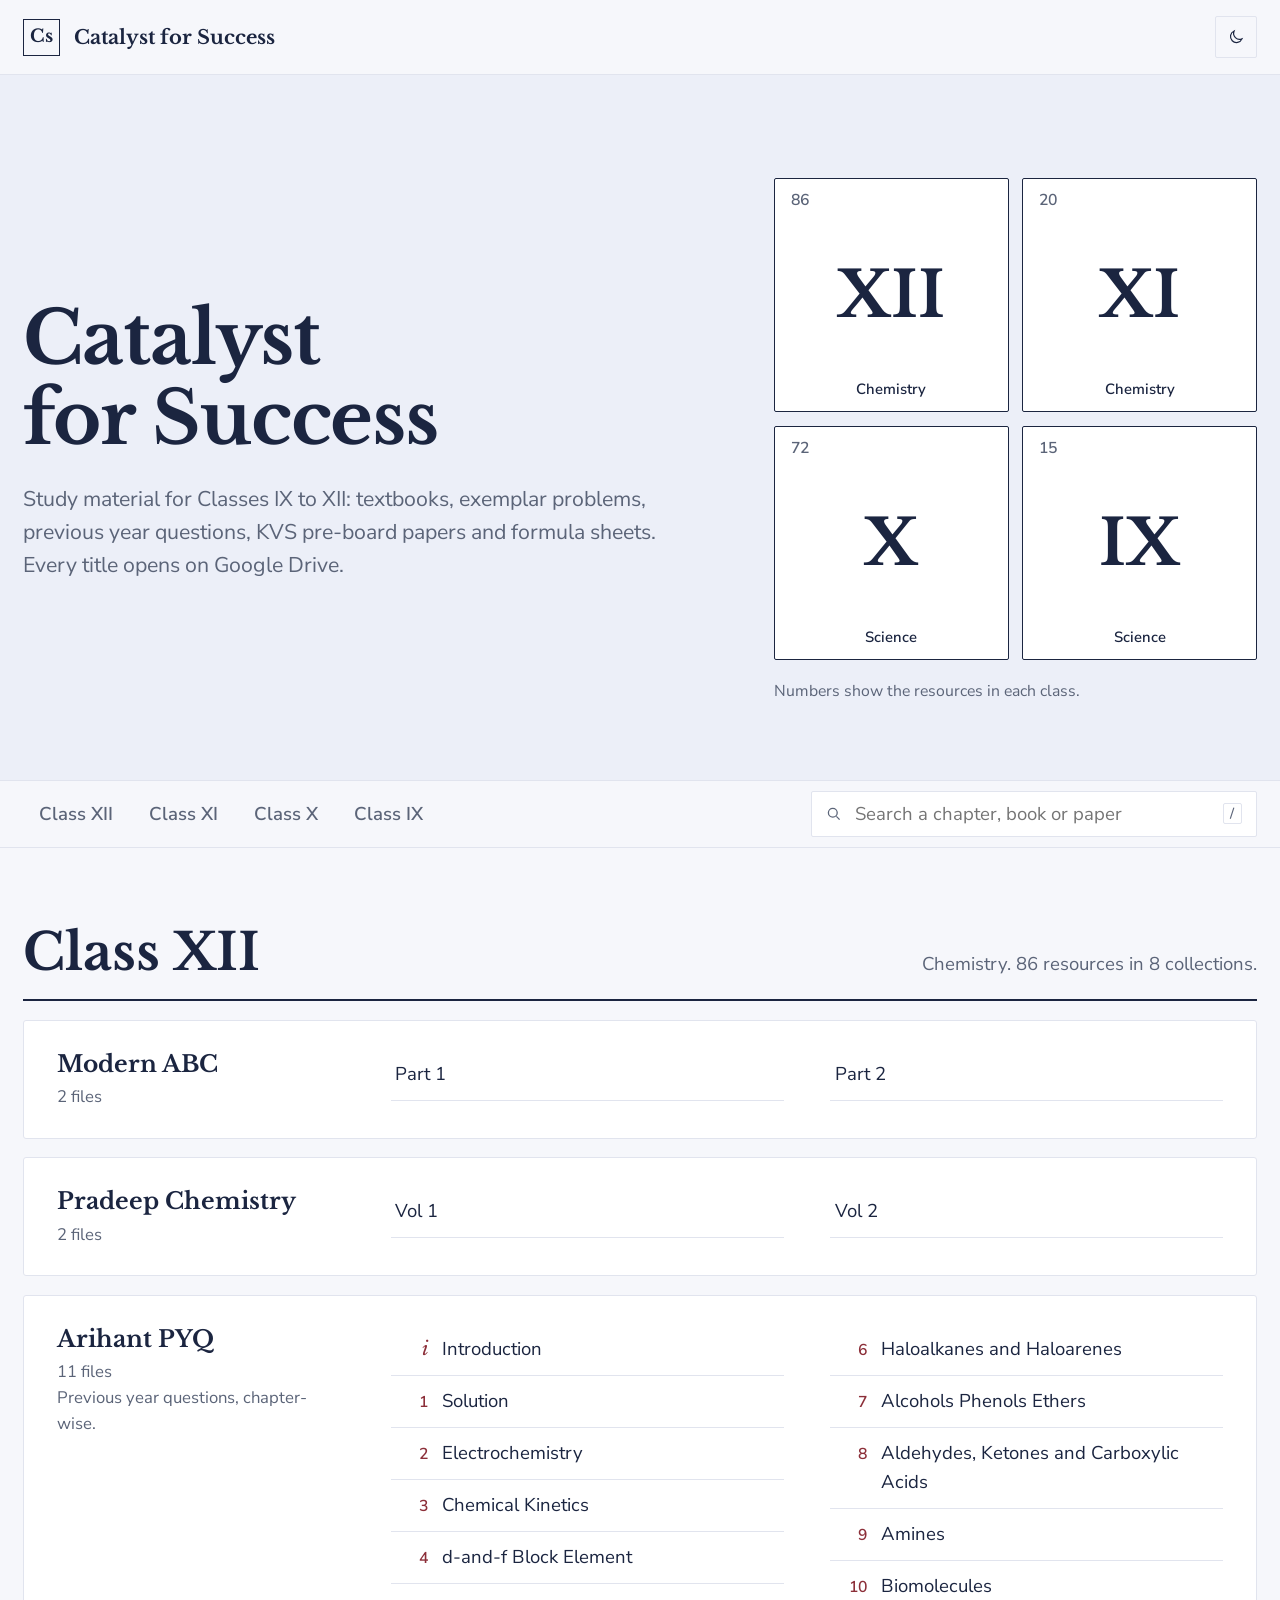
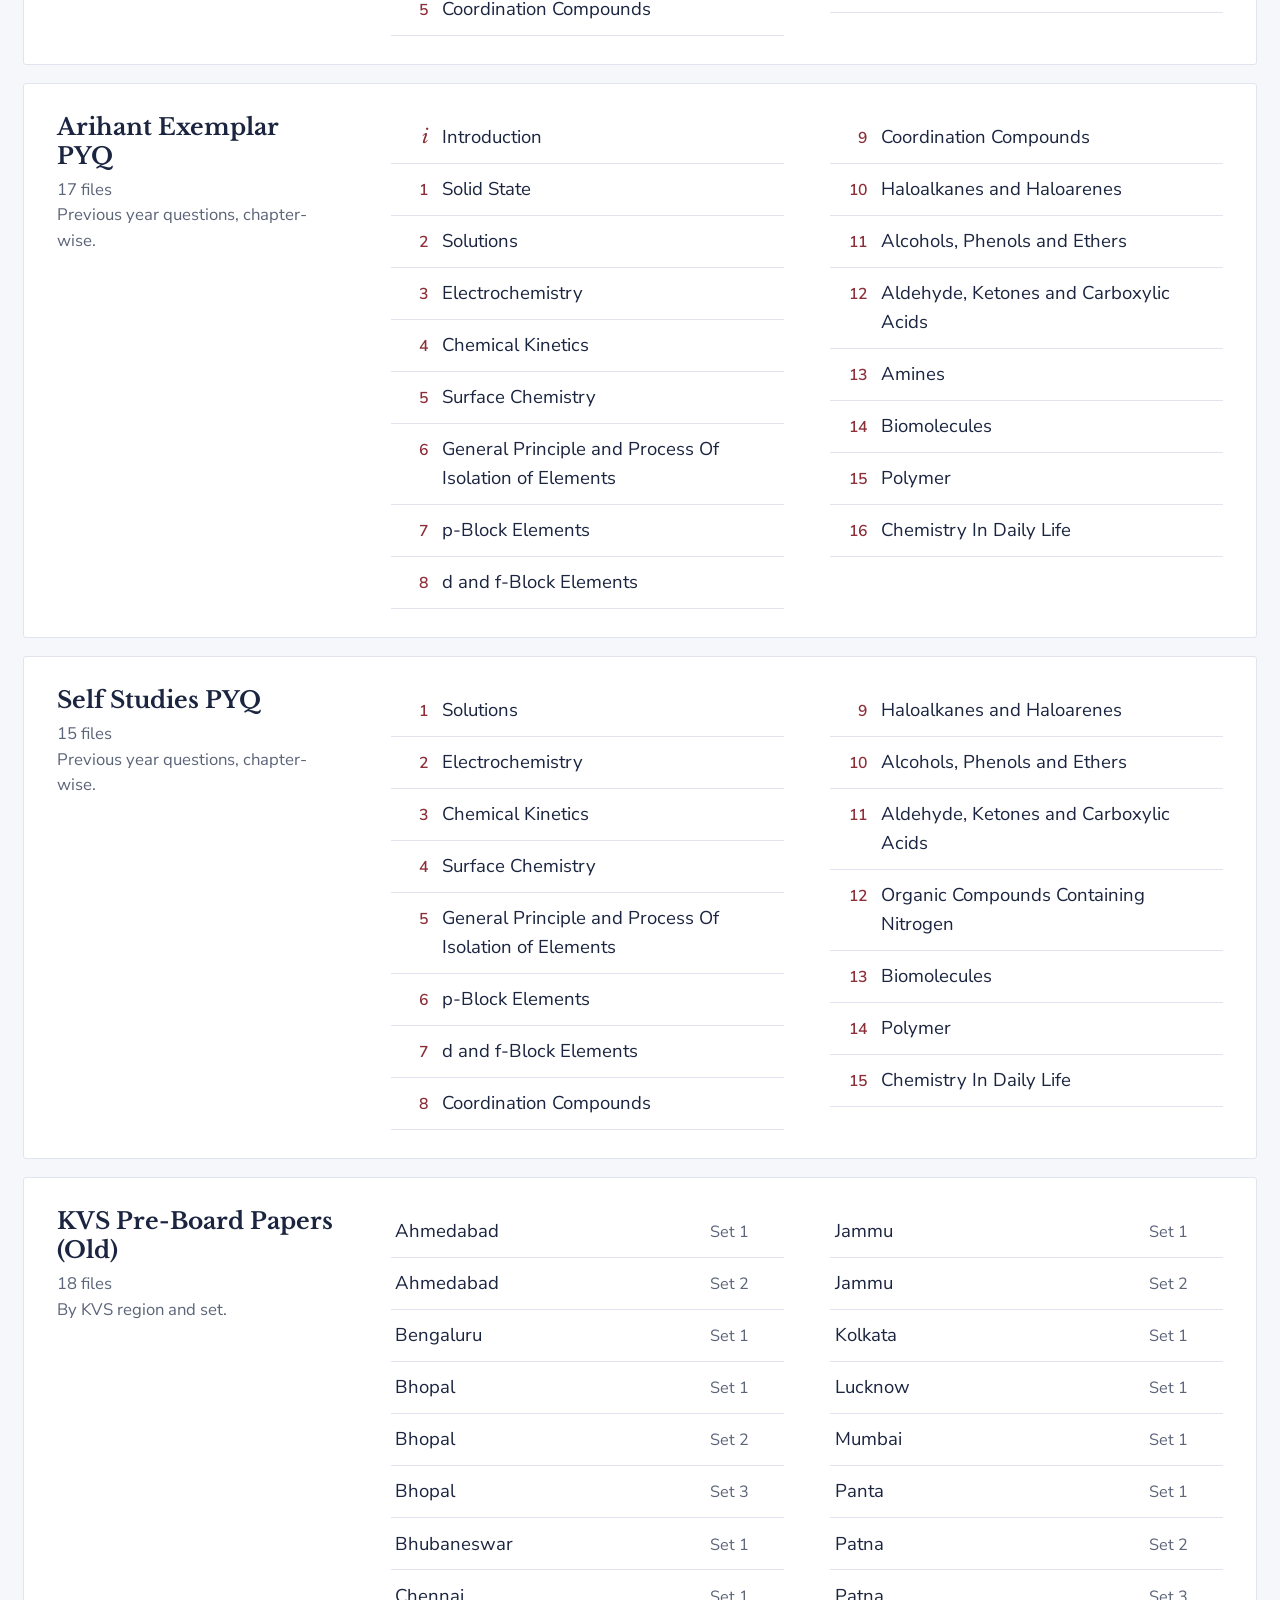
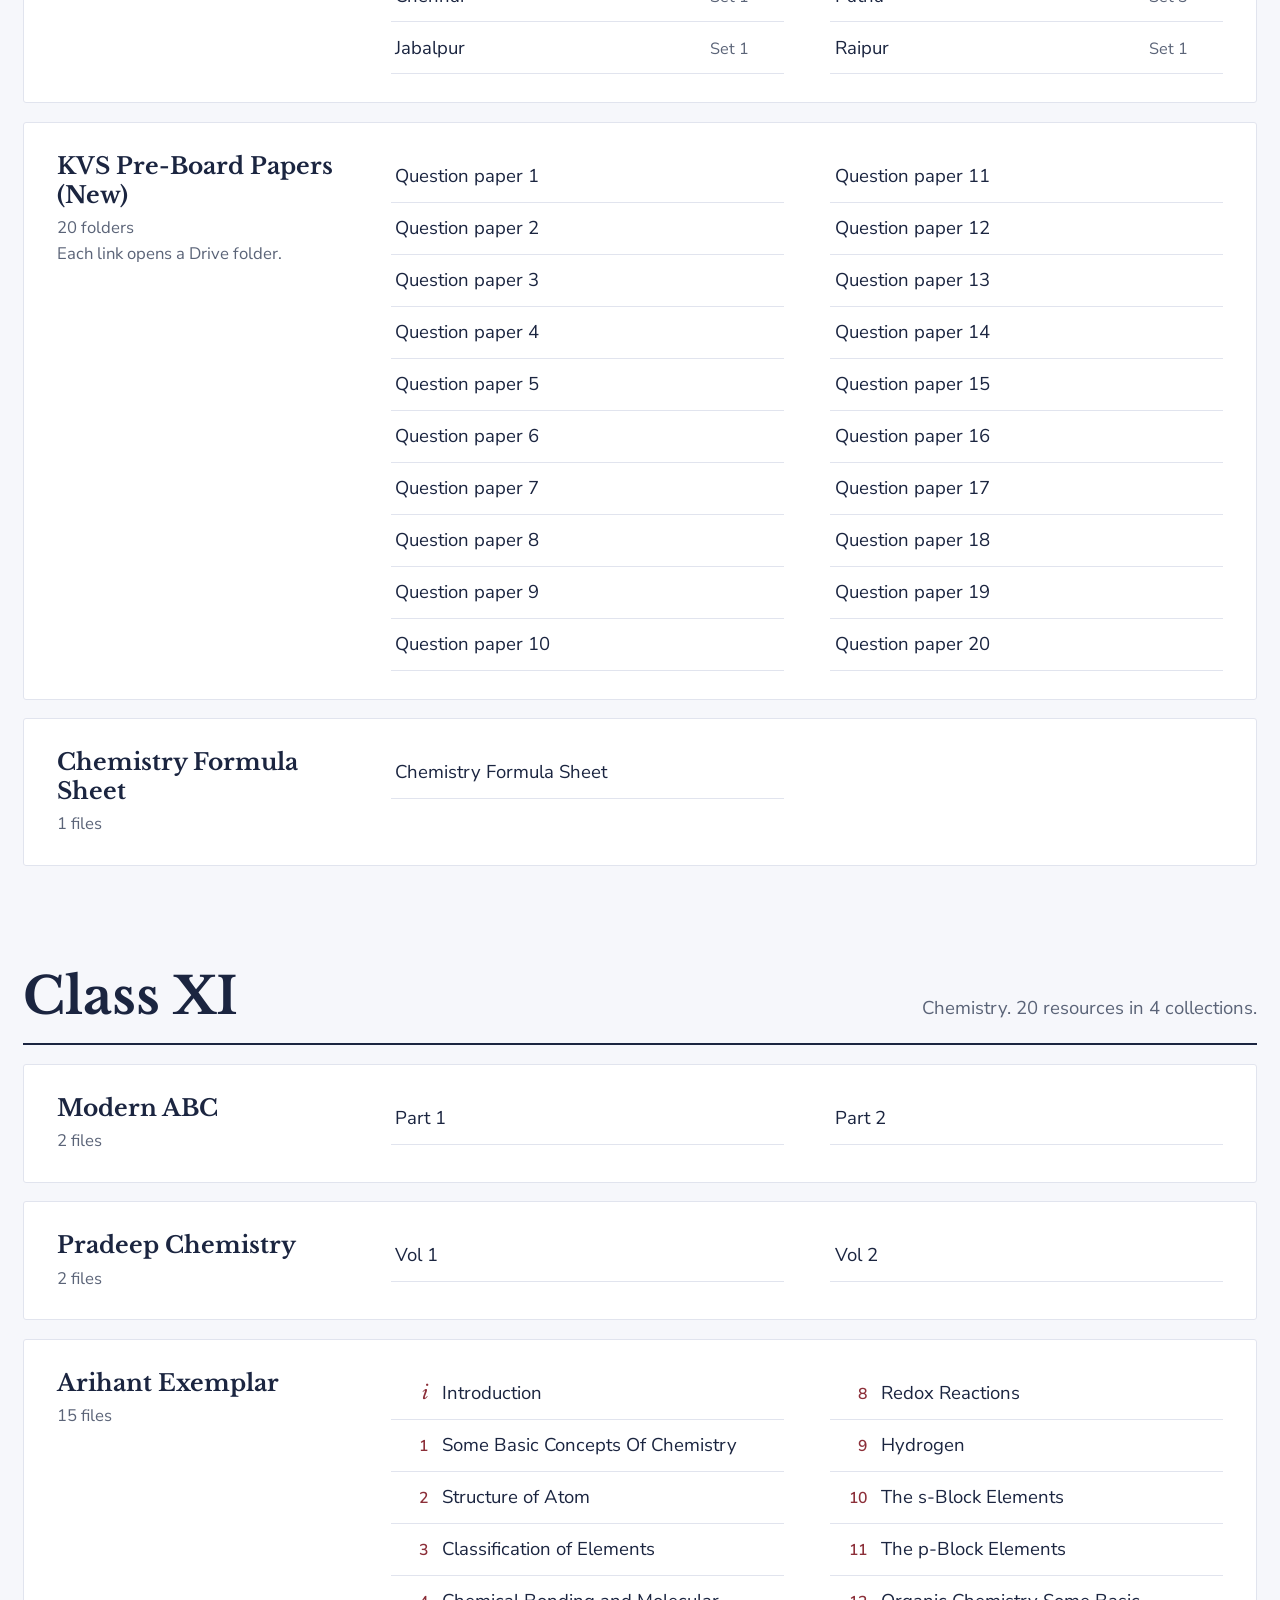
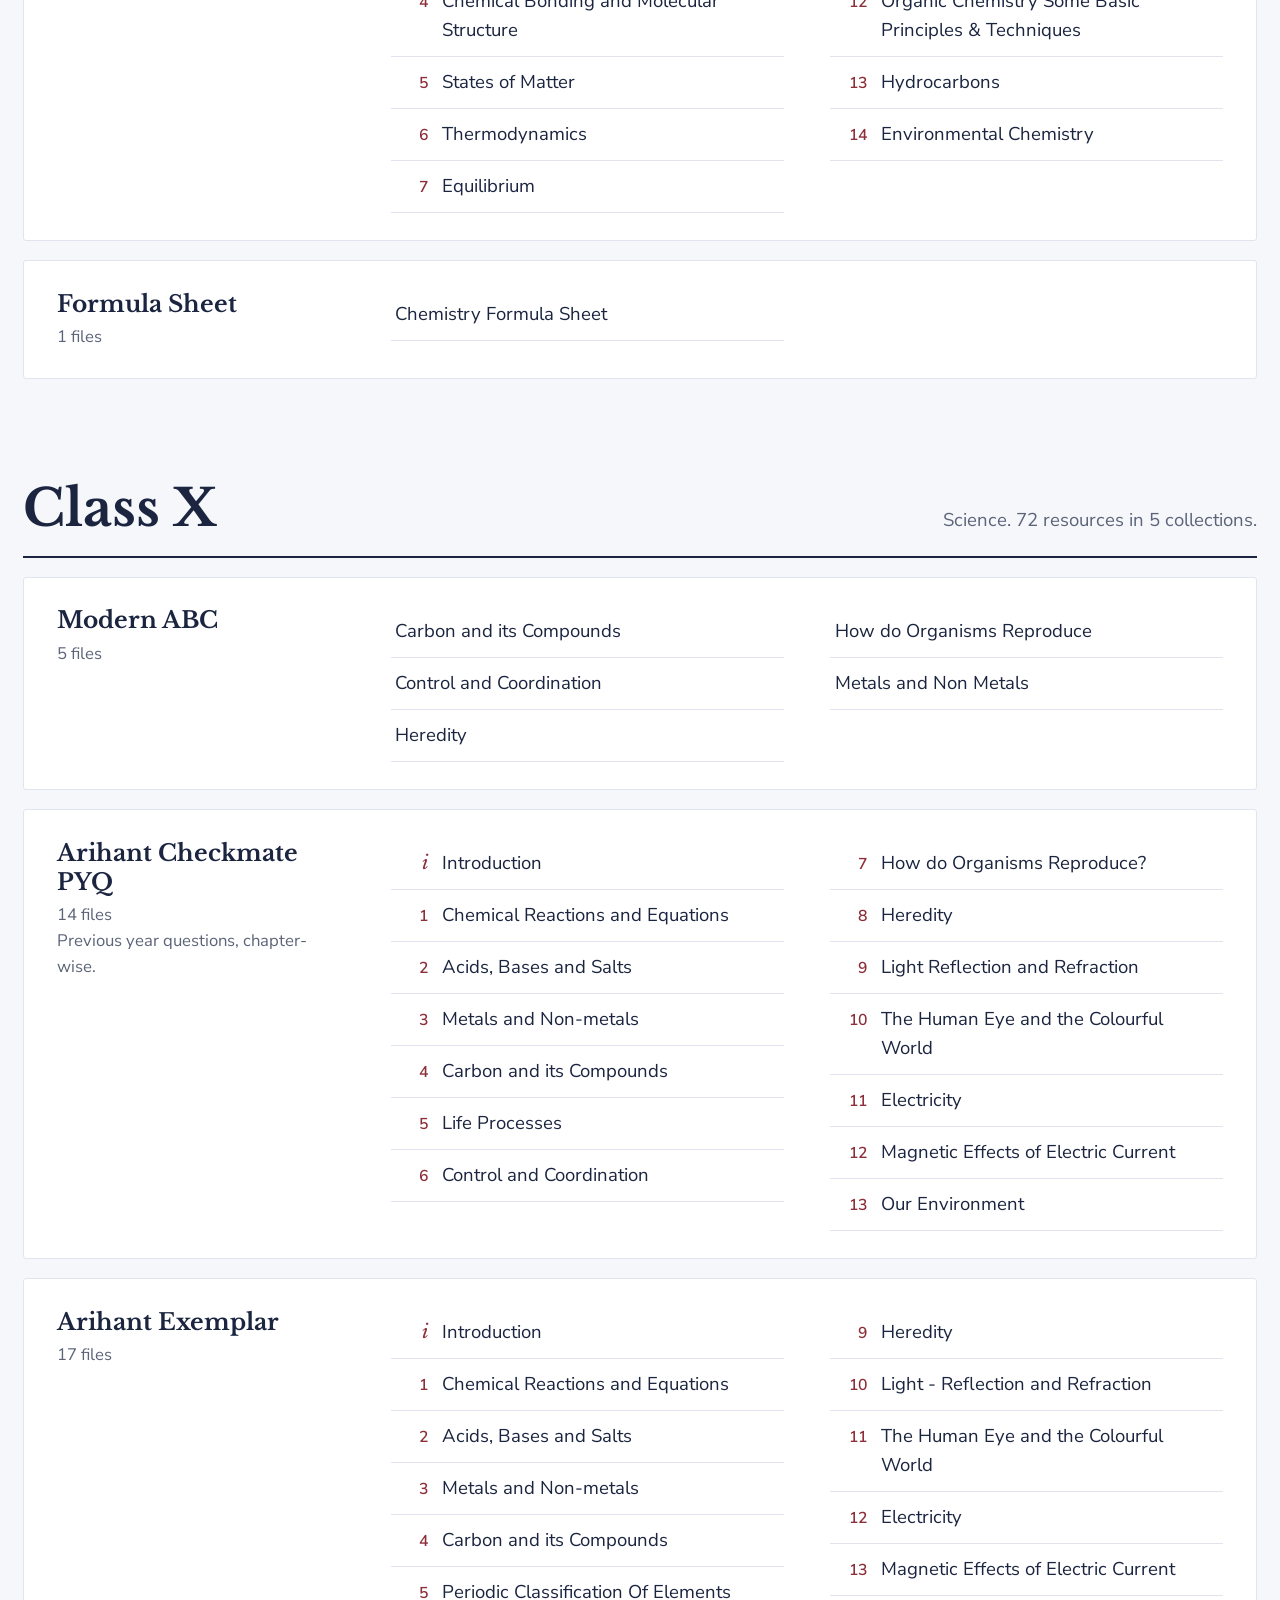
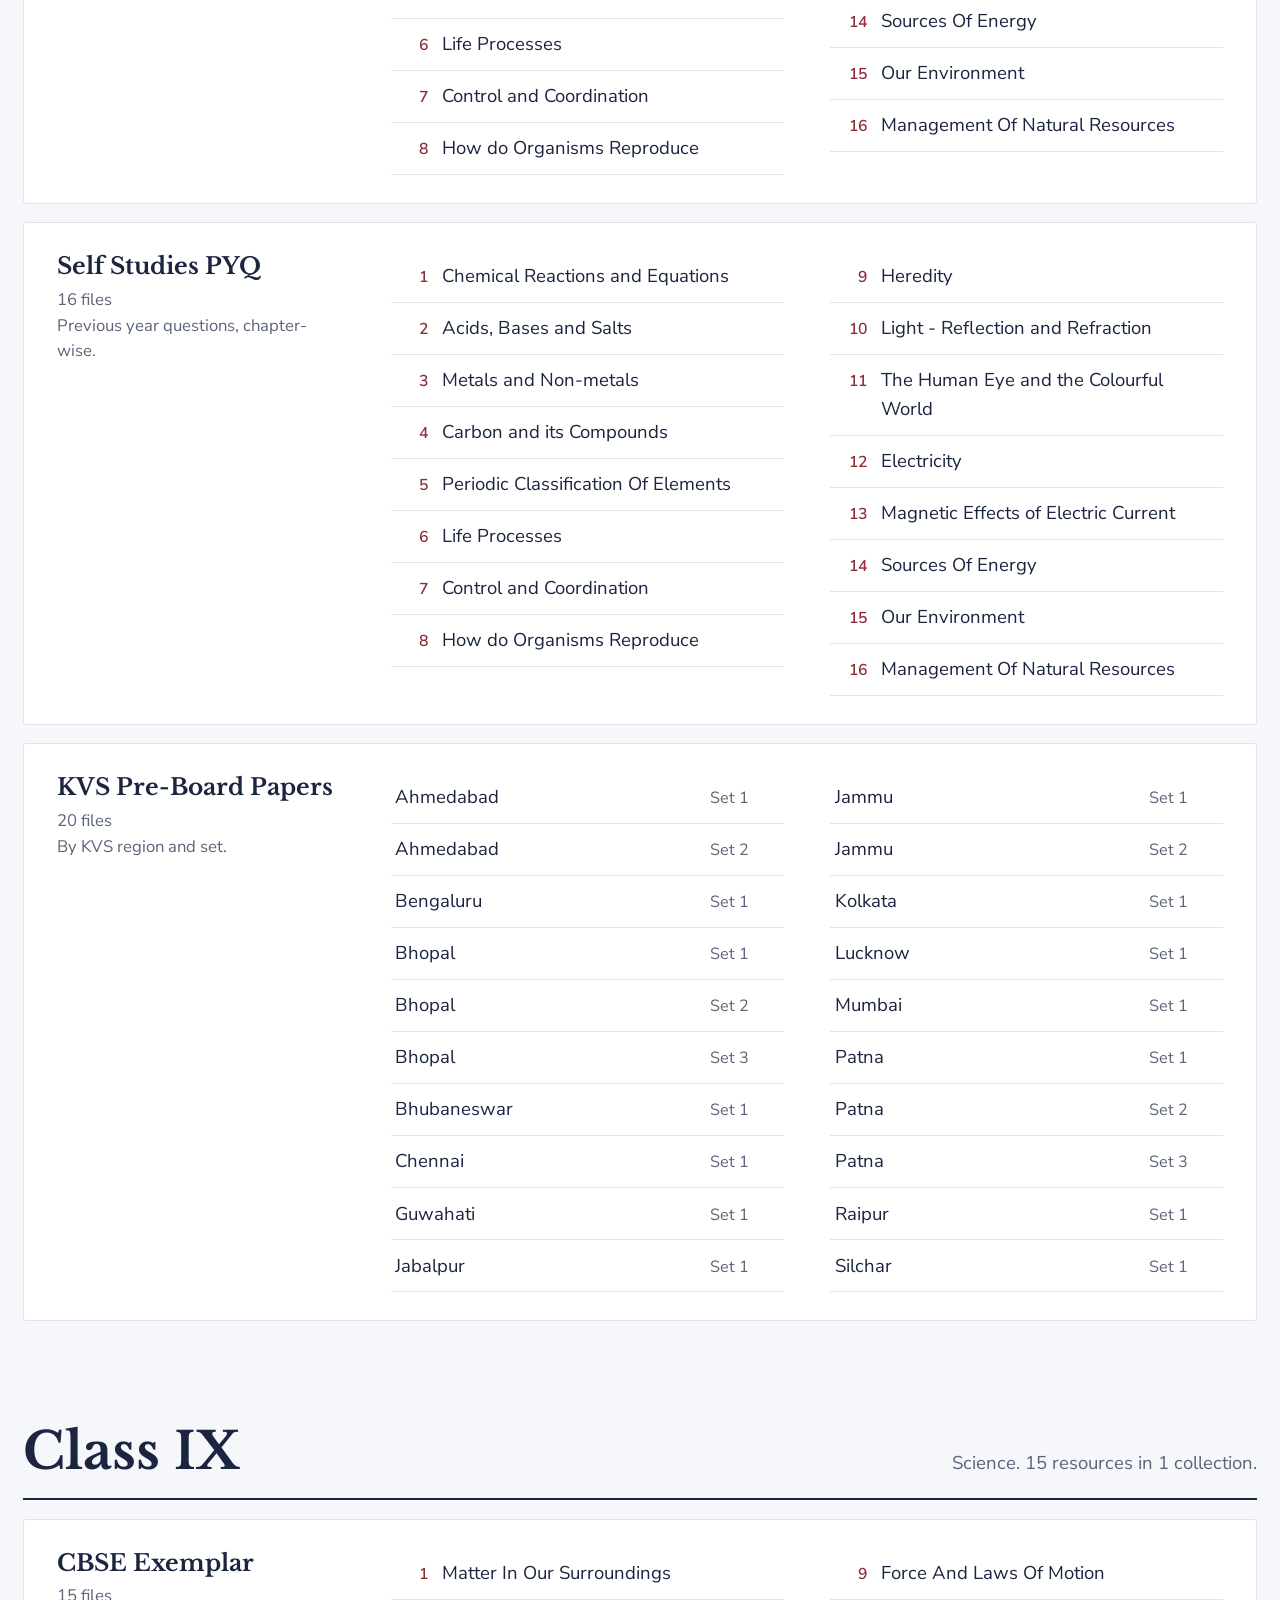
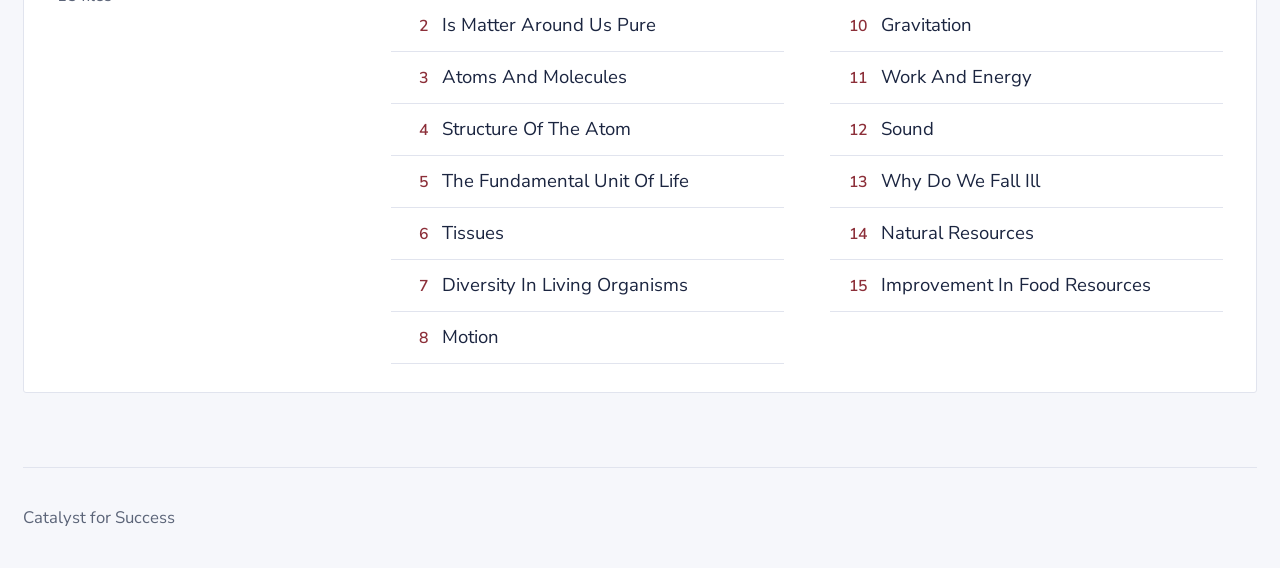
==== commit 70b7961e: "Update index.html" ====
--- a/index.html
+++ b/index.html
@@ -1,457 +1,1080 @@
 <!DOCTYPE html>
 <html lang="en">
 <head>
-<meta charset="UTF-8">
-<meta name="viewport" content="width=device-width, initial-scale=1.0">
-<title>Catalyst for Success</title>
-
-<!-- Google Font -->
-<link href="https://fonts.googleapis.com/css2?family=Ubuntu:wght@300;400;500;700&display=swap" rel="stylesheet">
-
-<style>
+  <meta charset="UTF-8">
+  <meta name="viewport" content="width=device-width, initial-scale=1.0">
+  <title>Catalyst for Success</title>
+  <meta name="description" content="Chemistry and science study material for Classes IX to XII: textbooks, exemplar problems, previous year questions, KVS pre-board papers and formula sheets.">
+  <link rel="icon" href="data:image/svg+xml,%3Csvg%20xmlns%3D%27http%3A//www.w3.org/2000/svg%27%20viewBox%3D%270%200%2032%2032%27%3E%3Crect%20width%3D%2732%27%20height%3D%2732%27%20fill%3D%27%231B2540%27/%3E%3Ctext%20x%3D%2716%27%20y%3D%2722%27%20font-family%3D%27Georgia%2Cserif%27%20font-size%3D%2716%27%20font-weight%3D%27700%27%20text-anchor%3D%27middle%27%20fill%3D%27%23fff%27%3ECs%3C/text%3E%3C/svg%3E">
+  <script>
+    // Apply the saved theme before the page paints. White is the default.
+    (function () {
+      var theme;
+      try { theme = localStorage.getItem('cfs-theme2'); } catch (e) {}
+      document.documentElement.setAttribute('data-theme', theme || 'light');
+    })();
+  </script>
+  <link rel="preconnect" href="https://fonts.googleapis.com">
+  <link rel="preconnect" href="https://fonts.gstatic.com" crossorigin>
+  <link href="https://fonts.googleapis.com/css2?family=Libre+Baskerville:ital,wght@0,400;0,700;1,400&family=Nunito+Sans:wght@400;600;700&display=swap" rel="stylesheet">
+
+  <style>
     :root {
-        /* LIGHT THEME */
-        --bg: #f5f7fa;
-        --card: #ffffff;
-        --text: #222;
-        --accent: #4dabf7;
-    }
-
-    body[data-theme="dark"] {
-        /* DARK THEME */
-        --bg: #161b22;
-        --card: #1f2937;
-        --text: #e2e8f0;
-        --accent: #4dabf7;
+      --paper:#F6F7FB;
+      --tint:#ECEFF8;
+      --surface:#fff;
+      --ink:#1B2540;
+      --muted:#5B6478;
+      --rule:#E1E4EE;
+      --brass:#8C2F39;
+      --tbg:#1B2540;
+      --tfg:#fff;
+      --serif:"Libre Baskerville",Georgia,"Times New Roman",serif;
+      --sans:"Nunito Sans",system-ui,-apple-system,"Segoe UI",Roboto,sans-serif;
+      color-scheme:light;
+    }
+
+    :root[data-theme=dark] {
+      --paper:#0F1320;
+      --tint:#141A2E;
+      --surface:#171C2E;
+      --ink:#ECEEF5;
+      --muted:#9AA3BA;
+      --rule:#2A3150;
+      --brass:#E8A0A8;
+      --tbg:#E8A0A8;
+      --tfg:#0F1320;
+      color-scheme:dark;
+    }
+
+    *,*::before,*::after {
+      box-sizing:border-box;
+    }
+
+    html {
+      font-size:clamp(100%,.92rem + .3vw,118%);
+      scroll-behavior:smooth;
+      -webkit-text-size-adjust:100%;
     }
 
     body {
-        font-family: "Ubuntu", sans-serif;
-        background: var(--bg);
-        color: var(--text);
-        margin: 0;
-        padding: 0;
-        transition: 0.3s ease;
-    }
-
-    .container {
-        max-width: 950px;
-        margin: auto;
-        padding: 20px;
+      margin:0;
+      background:var(--paper);
+      color:var(--ink);
+      font:400 1rem/1.55 var(--sans);
+      -webkit-font-smoothing:antialiased;
+    }
+
+    [hidden] {
+      display:none!important;
+    }
+
+    .wrap {
+      width:min(72rem,100% - 2.5rem);
+      margin-inline:auto;
+    }
+
+    .sr-only {
+      position:absolute;
+      width:1px;
+      height:1px;
+      overflow:hidden;
+      clip:rect(0 0 0 0);
+      white-space:nowrap;
+    }
+
+    .skip {
+      position:absolute;
+      left:1rem;
+      top:-4rem;
+      background:var(--ink);
+      color:var(--paper);
+      padding:.5rem 1rem;
+      z-index:50;
+    }
+
+    .skip:focus {
+      top:1rem;
+    }
+
+    a:focus-visible,button:focus-visible {
+      outline:2px solid var(--brass);
+      outline-offset:2px;
+    }
+
+    .topbar {
+      border-bottom:1px solid var(--rule);
+    }
+
+    .topbar__in {
+      display:flex;
+      align-items:center;
+      justify-content:space-between;
+      height:4rem;
+    }
+
+    .brand {
+      display:flex;
+      align-items:center;
+      gap:.75rem;
+      color:inherit;
+      text-decoration:none;
+    }
+
+    .brand__mark {
+      display:grid;
+      place-items:center;
+      width:2rem;
+      height:2rem;
+      border:1.5px solid var(--ink);
+      font:700 .95rem/1 var(--serif);
+    }
+
+    .brand__name {
+      font:700 1.05rem var(--serif);
+    }
+
+    .topbar__nav {
+      display:flex;
+      align-items:center;
+      gap:1.25rem;
+    }
+
+    .textlink {
+      color:var(--ink);
+      text-underline-offset:.25em;
+      text-decoration-color:var(--rule);
+    }
+
+    .textlink:hover {
+      color:var(--brass);
+    }
+
+    .iconbtn {
+      display:grid;
+      place-items:center;
+      width:2.25rem;
+      height:2.25rem;
+      border:1px solid var(--rule);
+      border-radius:2px;
+      background:transparent;
+      color:var(--ink);
+      cursor:pointer;
+    }
+
+    .iconbtn:hover {
+      border-color:var(--ink);
+    }
+
+    .ico-sun {
+      display:none;
+    }
+
+    [data-theme=dark] .ico-sun {
+      display:block;
+    }
+
+    [data-theme=dark] .ico-moon {
+      display:none;
     }
 
     h1 {
-        text-align: center;
-        font-size: 42px;
-        font-weight: 700;
-        margin-bottom: 40px;
-        color: var(--text);
-    }
-
-    /* Toggle Button */
-    .toggle-btn {
-        position: fixed;
-        right: 20px;
-        top: 20px;
-        background: var(--accent);
-        color: white;
-        border: none;
-        padding: 12px 18px;
-        border-radius: 50%;
-        cursor: pointer;
-        font-size: 22px;
-        box-shadow: 0 3px 10px rgba(0,0,0,0.2);
-        transition: 0.3s;
-    }
-
-    .toggle-btn:hover {
-        transform: scale(1.1);
-    }
-
-    /* Sections */
-    .section {
-        background: var(--card);
-        padding: 25px 30px;
-        border-radius: 14px;
-        margin-bottom: 35px;
-        box-shadow: 0 6px 16px rgba(0,0,0,0.15);
-        transition: 0.3s;
-    }
-
-    body[data-theme="dark"] .section {
-        box-shadow: 0 6px 16px rgba(255,255,255,0.06);
-    }
-
-    .section h2 {
-        font-size: 26px;
-        margin-top: 0;
-        margin-bottom: 15px;
-        display: flex;
-        align-items: center;
-        gap: 8px;
-        color: var(--text);
-    }
-
-    /* Chapter Links */
-    a {
-        display: flex;
-        align-items: center;
-        gap: 10px;
-        text-decoration: none;
-        font-size: 18px;
-        color: var(--text);
-        padding: 8px 0;
-        transition: 0.25s ease;
-    }
-
-    a:hover {
-        transform: scale(1.05);
-        color: var(--accent);
-    }
-
-    a:hover span {
-        transform: translateY(-2px);
-        transition: 0.25s ease;
-    }
-
-</style>
+      font:700 clamp(2.1rem,5vw + .5rem,4.25rem)/1.1 var(--serif);
+      letter-spacing:-.015em;
+      margin:0 0 1.25rem;
+      text-wrap:balance;
+    }
+
+    .lede {
+      max-width:36rem;
+      font-size:1.15rem;
+      color:var(--muted);
+      margin:0;
+    }
+
+    .search {
+      display:flex;
+      align-items:center;
+      gap:.6rem;
+      padding:0 .75rem;
+      height:2.5rem;
+      background:var(--surface);
+      border:1px solid var(--rule);
+      border-radius:2px;
+      color:var(--muted);
+    }
+
+    .search:focus-within {
+      border-color:var(--ink);
+      outline:2px solid var(--brass);
+      outline-offset:2px;
+    }
+
+    .search input {
+      flex:1;
+      min-width:0;
+      border:0;
+      background:transparent;
+      color:var(--ink);
+      font:inherit;
+      outline:0;
+    }
+
+    .search kbd {
+      font:600 .75rem var(--sans);
+      border:1px solid var(--rule);
+      padding:0 .35rem;
+      border-radius:2px;
+    }
+
+    .foot {
+      border-top:1px solid var(--rule);
+      padding-block:2rem;
+      color:var(--muted);
+      font-size:.9rem;
+      display:flex;
+      justify-content:space-between;
+      gap:1rem;
+      flex-wrap:wrap;
+    }
+
+    @media (prefers-reduced-motion:reduce) {
+      html {
+        scroll-behavior:auto;
+      }
+      * {
+        transition:none!important;
+      }
+    }
+
+    .hero {
+      background:var(--tint);
+      padding:clamp(3rem,8vw,6rem) 0 clamp(2.5rem,6vw,4.5rem);
+    }
+
+    .hero__in {
+      display:grid;
+      grid-template-columns:minmax(0,1.15fr) minmax(0,.85fr);
+      gap:clamp(2rem,6vw,5rem);
+      align-items:center;
+    }
+
+    .tiles {
+      display:grid;
+      grid-template-columns:repeat(2,1fr);
+      gap:.75rem;
+      max-width:26rem;
+      width:100%;
+      justify-self:end;
+    }
+
+    .tile {
+      display:flex;
+      flex-direction:column;
+      justify-content:space-between;
+      aspect-ratio:1;
+      padding:.75rem .85rem;
+      border:1.5px solid var(--ink);
+      border-radius:2px;
+      background:var(--surface);
+      color:var(--ink);
+      text-decoration:none;
+      transition:background-color .2s,color .2s;
+    }
+
+    .tile__n {
+      font:600 .85rem/1 var(--sans);
+      font-variant-numeric:tabular-nums;
+      color:var(--muted);
+    }
+
+    .tile__sym {
+      flex:1;
+      display:grid;
+      place-items:center;
+      font:700 clamp(1.55rem,7vw,3.4rem)/1 var(--serif);
+    }
+
+    .tile__sub {
+      text-align:center;
+      font:600 .8rem/1 var(--sans);
+    }
+
+    .tile:hover,.tile:focus-visible {
+      background:var(--tbg);
+      color:var(--tfg);
+    }
+
+    .tile:hover .tile__n,.tile:focus-visible .tile__n {
+      color:inherit;
+    }
+
+    .tiles__note {
+      grid-column:1/-1;
+      margin:.25rem 0 0;
+      font-size:.85rem;
+      color:var(--muted);
+    }
+
+    .bar {
+      position:sticky;
+      top:0;
+      z-index:20;
+      background:var(--paper);
+      border-block:1px solid var(--rule);
+    }
+
+    .bar__in {
+      display:flex;
+      align-items:center;
+      justify-content:space-between;
+      gap:1.5rem;
+      padding-block:.5rem;
+    }
+
+    .bar__classes {
+      display:flex;
+      gap:.25rem;
+    }
+
+    .bar__classes a {
+      padding:.5rem .85rem;
+      color:var(--muted);
+      text-decoration:none;
+      font-weight:600;
+    }
+
+    .bar__classes a:hover {
+      color:var(--brass);
+    }
+
+    .bar .search {
+      flex:0 1 24rem;
+    }
+
+    .library {
+      padding-block:clamp(2.5rem,6vw,4.5rem) 4rem;
+    }
+
+    .class {
+      scroll-margin-top:4.5rem;
+    }
+
+    .class+.class {
+      margin-top:clamp(3.5rem,8vw,6rem);
+    }
+
+    .class__head {
+      display:flex;
+      align-items:baseline;
+      justify-content:space-between;
+      gap:.5rem 1rem;
+      flex-wrap:wrap;
+      padding-bottom:1rem;
+      border-bottom:2px solid var(--ink);
+    }
+
+    .class__head h2 {
+      margin:0;
+      font:700 clamp(1.9rem,4vw,2.75rem)/1.1 var(--serif);
+    }
+
+    .class__head p {
+      margin:0;
+      color:var(--muted);
+    }
+
+    .coll {
+      display:grid;
+      grid-template-columns:minmax(0,15rem) minmax(0,1fr);
+      gap:1rem 3rem;
+      margin-top:1rem;
+      padding:1.5rem 1.75rem;
+      background:var(--surface);
+      border:1px solid var(--rule);
+      border-radius:3px;
+    }
+
+    .coll__head h3 {
+      margin:0 0 .35rem;
+      font:700 1.25rem/1.25 var(--serif);
+    }
+
+    .coll__head p {
+      margin:0;
+      font-size:.9rem;
+      color:var(--muted);
+    }
+
+    .entries {
+      list-style:none;
+      margin:0;
+      padding:0;
+      columns:2 17rem;
+      column-gap:2.5rem;
+    }
+
+    .entries li {
+      break-inside:avoid;
+      border-bottom:1px solid var(--rule);
+    }
+
+    .entry {
+      display:flex;
+      align-items:baseline;
+      gap:.75rem;
+      padding:.6rem .25rem;
+      color:var(--ink);
+      text-decoration:none;
+    }
+
+    .entry__n {
+      flex:0 0 1.75rem;
+      text-align:right;
+      font:600 .85rem var(--sans);
+      font-variant-numeric:tabular-nums;
+      color:var(--brass);
+    }
+
+    .entry__n.front {
+      font:italic 400 1rem var(--serif);
+    }
+
+    .entry__t {
+      flex:1;
+      min-width:0;
+    }
+
+    .entry__m {
+      color:var(--muted);
+      font-size:.875rem;
+      white-space:nowrap;
+    }
+
+    .entry::after {
+      content:"";
+      flex:none;
+      align-self:center;
+      width:.9rem;
+      height:.9rem;
+      background:var(--brass);
+      -webkit-mask:url("data:image/svg+xml,%3Csvg xmlns='http://www.w3.org/2000/svg' viewBox='0 0 16 16'%3E%3Cpath d='M5 11l6-6M6 5h5v5' fill='none' stroke='black' stroke-width='1.5'/%3E%3C/svg%3E") center/contain no-repeat;
+      mask:url("data:image/svg+xml,%3Csvg xmlns='http://www.w3.org/2000/svg' viewBox='0 0 16 16'%3E%3Cpath d='M5 11l6-6M6 5h5v5' fill='none' stroke='black' stroke-width='1.5'/%3E%3C/svg%3E") center/contain no-repeat;
+      opacity:0;
+      transform:translate(-3px,3px);
+      transition:opacity .15s,transform .15s;
+    }
+
+    .entry:hover .entry__t {
+      color:var(--brass);
+      text-decoration:underline;
+      text-underline-offset:.2em;
+    }
+
+    .entry:hover::after,.entry:focus-visible::after {
+      opacity:1;
+      transform:none;
+    }
+
+    .entry:focus-visible {
+      outline-offset:-2px;
+    }
+
+    @media (hover:none) {
+      .entry::after {
+        opacity:.5;
+        transform:none;
+      }
+    }
+
+    .none {
+      padding:3rem 0;
+      text-align:center;
+      color:var(--muted);
+    }
+
+    @media (max-width:900px) {
+      .hero__in {
+        grid-template-columns:1fr;
+      }
+      .tiles {
+        grid-template-columns:repeat(4,1fr);
+        justify-self:start;
+        max-width:none;
+      }
+      .coll {
+        grid-template-columns:1fr;
+      }
+    }
+
+    @media (max-width:720px) {
+      .bar__classes {
+        display:none;
+      }
+      .bar .search {
+        flex:1;
+      }
+    }
+
+    @media (max-width:520px) {
+      .coll {
+        padding:1.25rem;
+      }
+      .tile {
+        padding:.5rem;
+      }
+      .tile__n {
+        font-size:.72rem;
+      }
+      .tile__sub {
+        font-size:.66rem;
+      }
+    }
+  </style>
 </head>
 
-<body data-theme="dark">
-
-<button class="toggle-btn" id="themeToggle">🌞</button>
-
-<div class="container"><br><br>
-    <h1>📚 Catalyst for Success</h1>
-
-    <!-- CLASS 12 -->
-
-	 <div class="section">
-<h2>Class XII - Modern ABC</h2>
-	<a href="https://drive.google.com/file/d/1t5dfvspmDJQH7YpnhYIF5zfFnDtgyLjk/view?usp=sharing">📖 Part 1</a><br>
-	<a href="https://drive.google.com/file/d/1RiE-FxDAeytMsLwAx1ncofwBMq1b43lr/view?usp=sharing">📖 Part 2</a><br>
-</div>
-<div class="section">
-<h2>Class XII - Pradeep Chemistry</h2>
-	<a href="https://drive.google.com/file/d/115UGN1KCdQELI8O4wjEn7UslOAeLDOv8/view?usp=sharing">📖 Vol 1</a><br>
-	<a href="https://drive.google.com/file/d/1cV9f1NsVVb-ONiQW90oSqtb2cYIrsmvQ/view?usp=sharing">📖 Vol 2</a><br>
-</div>
-    <div class="section">
-        <h2>PYQ Class XII – Arihant</h2>
-	<a href="https://drive.google.com/file/d/1mJRAQnyBSRc75msPss4jBvSoBaqlY4zd/view?usp=sharing">📝 Intro</a><br>
-<a href="https://drive.google.com/file/d/1JJyZ9bNdSmpaAWFbtOuJmLIK0-8-UbkK/view?usp=sharing">🧊 Chapter 1 - Solution</a><br>
-<a href="https://drive.google.com/file/d/1JvKjU0xmbR60iB8tpYKAWlCZQ-RuexC9/view?usp=sharing">⚡ Chapter 2 - Electrochemistry</a><br>
-<a href="https://drive.google.com/file/d/10-vtpMSRnVSSdR-3HRe2BFp0-Gxdco6v/view?usp=sharing">⏳ Chapter 3 - Chemical Kinetics</a><br>
-<a href="https://drive.google.com/file/d/1XtHdZAwgtZaud91jB_yjvUFYjIFeM_hR/view?usp=sharing">🔬 Chapter 4 - d-and-f Block Element</a><br>
-<a href="https://drive.google.com/file/d/1VJ1H1cw14J2JrjkuFrmPEASE-TBljaiW/view?usp=sharing">🧩 Chapter 5 - Coordination Compounds</a><br>
-<a href="https://drive.google.com/file/d/1miqceC4_RLtSMpJNjtwQfAtDXxSxn4WN/view?usp=sharing">🧪 Chapter 6 - Haloalkanes and Haloarenes</a><br>
-<a href="https://drive.google.com/file/d/1spGx6IcSh-J4Wl_mrI48mPb9qkePMetI/view?usp=sharing">🍶 Chapter 7 - Alcohols Phenols Ethers</a><br>
-<a href="https://drive.google.com/file/d/1xBiVNqjlU_RCbmbCfB0muLxD4E7Qp-VA/view?usp=sharing">🧴 Chapter 8 - Aldehydes, Ketones and Carboxylic Acids</a><br>
-<a href="https://drive.google.com/file/d/17K2nrIce32SSS1pyom8IcbxQz5dWrsbm/view?usp=sharing">🧑‍🔬 Chapter 9 - Amines</a><br>
-<a href="https://drive.google.com/file/d/1ryxvG98C1vmshGHb8Y_XodOkyfJntTwz/view?usp=sharing">🥗 Chapter 10 - Biomolecules</a><br><br><br>
-
+<body>
+  <!--
+    HOW TO ADD OR CHANGE A LINK
+    Find the right class and book below, copy one <li> line inside its <ul class="entries">,
+    then change the Google Drive link and the title text. Nothing else needs editing.
+  -->
+
+  <a class="skip" href="#library">Skip to the library</a>
+
+  <!-- Top bar -->
+  <header class="topbar">
+    <div class="wrap topbar__in">
+      <a class="brand" href="#top"><span class="brand__mark">Cs</span><span class="brand__name">Catalyst for Success</span></a>
+      <nav class="topbar__nav" aria-label="Site">
+      <button class="iconbtn" id="themeToggle" type="button">
+        <svg class="ico-moon" viewBox="0 0 24 24" width="18" height="18" aria-hidden="true"><path d="M20 14.5A8 8 0 019.5 4 8 8 0 1020 14.5z" fill="none" stroke="currentColor" stroke-width="1.6"/></svg>
+        <svg class="ico-sun" viewBox="0 0 24 24" width="18" height="18" aria-hidden="true"><circle cx="12" cy="12" r="4" fill="none" stroke="currentColor" stroke-width="1.6"/><path d="M12 2v3M12 19v3M2 12h3M19 12h3M4.9 4.9l2.1 2.1M17 17l2.1 2.1M4.9 19.1L7 17M17 7l2.1-2.1" stroke="currentColor" stroke-width="1.6"/></svg>
+      </button>
+      </nav>
     </div>
-
-
-
-	
-<div class="section">
-        <h2>PYQ Class XII – Arihant Exemplar</h2>
-	<a href="https://drive.google.com/file/d/1fxesoa1ewD_Ec7UGSIm_muYRT3Z4G0Sc/view?usp=sharing">📝 Intro</a><br>
-<a href="https://drive.google.com/file/d/1o8alQ6KDzHR_oi2cWvN1mCuEz7wg7qOr/view?usp=sharing">🧊 Chapter 1 - Solid State</a><br>
-<a href="https://drive.google.com/file/d/1iyhojxAJt5ZTC-41yGit-dzp-ivD2bTz/view?usp=sharing">💧 Chapter 2 - Solutions</a><br>
-<a href="https://drive.google.com/file/d/1qBJY4wDMA0TL33ktw9hxR4o5JN8STEzj/view?usp=sharing">🔋 Chapter 3 - Electrochemistry</a><br>
-<a href="https://drive.google.com/file/d/1utVGnEk6ATCRfB1PFIv4DG4xZBkeWgxF/view?usp=sharing">⏱️ Chapter 4 - Chemical Kinetics</a><br>
-<a href="https://drive.google.com/file/d/1bJv-STzZ1sv3VJ2U2Lw2UVbMEKXkUk7N/view?usp=sharing">🌊 Chapter 5 - Surface Chemistry</a><br>
-<a href="https://drive.google.com/file/d/1jboGA_vCO7o7hSEdoToo0MRn9PTo_FWY/view?usp=sharing">⚗️ Chapter 6 - General Principle and Process Of Isolation of Elements</a><br>
-<a href="https://drive.google.com/file/d/1YoioVBSC_3HyqJAqefH1JFOv60B0NSd4/view?usp=sharing">🟢 Chapter 7 - p-Block Elements</a><br>
-<a href="https://drive.google.com/file/d/1lEp8CynrcjC0O1pok6PVVqQ_H-F_8vol/view?usp=sharing">🔵 Chapter 8 - d and f-Block Elements</a><br>
-<a href="https://drive.google.com/file/d/1n5TUUy6wif3YYfoM73RbFeszzp5T95to/view?usp=sharing">💎 Chapter 9 - Coordination Compounds</a><br>
-<a href="https://drive.google.com/file/d/1f3x9ssRZ76r28fkkX_0N1H77mN22pkw4/view?usp=sharing">🧪 Chapter 10 - Haloalkanes and Haloarenes</a><br>
-<a href="https://drive.google.com/file/d/1b2XCb8WbW-YqIzTxYYh3UZUYIbw9SABs/view?usp=sharing">🍷 Chapter 11 - Alcohols, Phenols and Ethers</a><br>
-<a href="https://drive.google.com/file/d/1TSHp7BhEVglLy3Te1GThH7Z008kBhAfK/view?usp=sharing">🥫 Chapter 12 - Aldehyde, Ketones and Carboxylic Acids</a><br>
-<a href="https://drive.google.com/file/d/1KsCvPRoQ4MPQIBysk3ZCMUN8jyIu0E-f/view?usp=sharing">🧪 Chapter 13 - Amines</a><br>
-<a href="https://drive.google.com/file/d/1IK9z1MDsVZeNQ4665MFJkOLNq5oRrdxB/view?usp=sharing">🍀 Chapter 14 - Biomolecules</a><br>
-<a href="https://drive.google.com/file/d/1kteA-cA7VkfCVe9K_16sZ3iFw5FDCQhg/view?usp=sharing">🧵 Chapter 15 - Polymer</a><br>
-<a href="https://drive.google.com/file/d/1jP3L3E2TMu4woalln6BsXVVebwTZ_TgT/view?usp=sharing">🧴 Chapter 16 - Chemistry In Daily Life</a><br><br><br>
-
+  </header>
+
+  <!-- Introduction and class tiles -->
+  <section class="hero" id="top">
+    <div class="wrap hero__in">
+      <div>
+        <h1>Catalyst for Success</h1>
+        <p class="lede">Study material for Classes IX to XII: textbooks, exemplar problems, previous year questions, KVS pre-board papers and formula sheets. Every title opens on Google Drive.</p>
+      </div>
+      <nav class="tiles" aria-label="Jump to a class">
+        <a class="tile" href="#class-xii" aria-label="Class XII, Chemistry, 86 resources"><span class="tile__n">86</span><span class="tile__sym">XII</span><span class="tile__sub">Chemistry</span></a>
+        <a class="tile" href="#class-xi" aria-label="Class XI, Chemistry, 20 resources"><span class="tile__n">20</span><span class="tile__sym">XI</span><span class="tile__sub">Chemistry</span></a>
+        <a class="tile" href="#class-x" aria-label="Class X, Science, 72 resources"><span class="tile__n">72</span><span class="tile__sym">X</span><span class="tile__sub">Science</span></a>
+        <a class="tile" href="#class-ix" aria-label="Class IX, Science, 15 resources"><span class="tile__n">15</span><span class="tile__sym">IX</span><span class="tile__sub">Science</span></a>
+        <p class="tiles__note">Numbers show the resources in each class.</p>
+      </nav>
     </div>
-
-
-
-
-
-	<div class="section">
-        <h2>Class XII - Self Sudies PYQ</h2>
-<a href="https://drive.google.com/file/d/1S73p8cIEqJgbC7wo1gBBoF1767J-WxqM/view?usp=sharing">💧 Chapter 1 - Solutions</a><br>
-<a href="https://drive.google.com/file/d/1NACrRubaUi9DeU486roP9ku69NSKbo3s/view?usp=sharing">🔋 Chapter 2 - Electrochemistry</a><br>
-<a href="https://drive.google.com/file/d/1ptp7BPQJb8GNx98WK48Pjs7MsEAuy__B/view?usp=sharing">⏱️ Chapter 3 - Chemical Kinetics</a><br>
-<a href="https://drive.google.com/file/d/1k_Jd0VVA2Er9U2nsPKtmJgQdWxCzV-_t/view?usp=sharing">🌊 Chapter 4 - Surface Chemistry</a><br>
-<a href="https://drive.google.com/file/d/1pP2W2onqvqKYaMMF_E4TwWU45dF1rLOX/view?usp=sharing">⚗️ Chapter 5 - General Principle and Process Of Isolation of Elements</a><br>
-<a href="https://drive.google.com/file/d/1w1PP6UA0KRCPdFltqoOvY_4v0XjknuZT/view?usp=sharing">🟢 Chapter 6 - p-Block Elements</a><br>
-<a href="https://drive.google.com/file/d/1gFTp__lKO9ou_SKGkZupwkJiad9fox9E/view?usp=sharing">🔵 Chapter 7 - d and f-Block Elements</a><br>
-<a href="https://drive.google.com/file/d/1sspo2kixH0K_yCBHpxf8AcztVSgoadlq/view?usp=sharing">💎 Chapter 8 - Coordination Compounds</a><br>
-<a href="https://drive.google.com/file/d/1P-P3AHeILQ42pSqEKzn-87glxh2jsUnj/view?usp=sharing">🧪 Chapter 9 - Haloalkanes and Haloarenes</a><br>
-<a href="https://drive.google.com/file/d/1Iqc1nEH_HvSXqttX4K_er39TVRRXPkPw/view?usp=sharing">🍷 Chapter 10 - Alcohols, Phenols and Ethers</a><br>
-<a href="https://drive.google.com/file/d/1_5VI_BZwywZ8v4NxWip4AN8Slid3dKwD/view?usp=sharing">🥫 Chapter 11 - Aldehyde, Ketones and Carboxylic Acids</a><br>
-<a href="https://drive.google.com/file/d/1r9seH0-pJ3KSScNnJ7j3q4vhDmydYaUr/view?usp=sharing">🧪 Chapter 12 - Organic Compounds Containing Nitrogen</a><br>
-<a href="https://drive.google.com/file/d/1sKAy2FF6gj_rTi99mU6dGjjCW0tvxrCl/view?usp=sharing">🍀 Chapter 13 - Biomolecules</a><br>
-<a href="https://drive.google.com/file/d/1lR7_X8ZOt2lIpzE8qDn3ljN8lyzjurda/view?usp=sharing">🧵 Chapter 14 - Polymer</a><br>
-<a href="https://drive.google.com/file/d/1qw7B62wpzfUbJJoWDj97tv_K1IUumc-S/view?usp=sharing">🧴 Chapter 15 - Chemistry In Daily Life</a><br><br><br>
-
+  </section>
+
+  <!-- Sticky class links and search -->
+  <div class="bar">
+    <div class="wrap bar__in">
+      <nav class="bar__classes" aria-label="Classes">
+        <a href="#class-xii">Class XII</a>
+        <a href="#class-xi">Class XI</a>
+        <a href="#class-x">Class X</a>
+        <a href="#class-ix">Class IX</a>
+      </nav>
+      <div class="search">
+        <svg viewBox="0 0 20 20" width="16" height="16" aria-hidden="true"><circle cx="8.5" cy="8.5" r="5.5" fill="none" stroke="currentColor" stroke-width="1.6"/><path d="M13 13l4 4" stroke="currentColor" stroke-width="1.6"/></svg>
+        <label class="sr-only" for="q">Search resources</label>
+        <input id="q" type="search" placeholder="Search a chapter, book or paper" autocomplete="off" spellcheck="false">
+        <kbd id="kbd">/</kbd>
+      </div>
     </div>
-
-<div class="section">
-<h2>Class XII - KVS Pre Board QPS(OLD)</h2>
-<a href="https://drive.google.com/file/d/1Lmo_NVgSodejESL22MwP_DKopBl1YYRC/view?usp=sharing">✍️ QP - AHMEDABAD Set 1</a><br>
-<a href="https://drive.google.com/file/d/1bwdhkTPCnwOyfvn9-pgViQ8ypllK5kvN/view?usp=sharing">✍️ QP - AHMEDABAD Set 2</a><br>
-<a href="https://drive.google.com/file/d/1H9r1-gM4_-B5waLdnh1HVM_KjfwgLvZO/view?usp=sharing">✍️ QP - BENGALURU Set 1</a><br>
-<a href="https://drive.google.com/file/d/1g5XTC6Hn38ebKE0Vhkbf6hAtabNmXsUw/view?usp=sharing">✍️ QP - BHOPAL Set 1</a><br>
-<a href="https://drive.google.com/file/d/1b2cqtxfcIDk8IXPQTF-7BJIe1xl6WDGg/view?usp=sharing">✍️ QP - BHOPAL Set 2</a><br>	
-<a href="https://drive.google.com/file/d/1FhYZYJlH1p9hBlFdwEaAVJVOTIba_nzh/view?usp=sharing">✍️ QP - BHOPAL Set 3</a><br>	
-<a href="https://drive.google.com/file/d/1W41zxQXsVTh6XGij8YwSLO_Ivl9LZa5W/view?usp=sharing">✍️ QP - BHUBANESWAR Set 1</a><br>	
-<a href="https://drive.google.com/file/d/1WJlHwnNc_AMGl7fWdJ4nrjJzxSv86OW4/view?usp=sharing">✍️ QP - CHENNAI Set 1</a><br>	
-<a href="https://drive.google.com/file/d/1BUnwDtczBVbW3dvnYxm4BNmozX8_sKj4/view?usp=sharing">✍️ QP - JABALPUR Set 1</a><br>	
-<a href="https://drive.google.com/file/d/14D7keqSYw9eXpvh3BqZfGcnpp49JFcQE/view?usp=sharing">✍️ QP - JAMMU Set 1</a><br>	
-<a href="https://drive.google.com/file/d/18fF5wd3KMYDSasq0EjcgqMJHlWr6hUEm/view?usp=sharing">✍️ QP - JAMMU Set 2</a><br>		
-<a href="https://drive.google.com/file/d/1ec2_EJDcAzYGeBGT4LzZ27Ku3dhROcYI/view?usp=sharing">✍️ QP - KOLKATA Set 1</a><br>		
-<a href="https://drive.google.com/file/d/1zkiqXT44w0LRR34T7NmQgGV-mX8UAtLN/view?usp=sharing">✍️ QP - LUCKNOW Set 1</a><br>		
-<a href="https://drive.google.com/file/d/1TpIz83oQkJZqw9dt92qvPng7du004wr6/view?usp=sharing">✍️ QP - MUMBAI Set 1</a><br>		
-<a href="https://drive.google.com/file/d/1hodLJ-phT-lR9tz4roh7jgHwZYplTD8i/view?usp=sharing">✍️ QP - PANTA Set 1</a><br>
-<a href="https://drive.google.com/file/d/1eSpzAmCZDpmOK37yXINSMyWUGlG7Xkzf/view?usp=sharing">✍️ QP - PATNA Set 2</a><br>
-<a href="https://drive.google.com/file/d/1_RwlzmsifxUQ2U1yTCZuDaVY0bkn0Er-/view?usp=sharing">✍️ QP - PATNA Set 3</a><br>
-<a href="https://drive.google.com/file/d/1lvkyGEBVbMK7GIyr_-W8gW8Hwnt5hwLK/view?usp=sharing">✍️ QP - RAIPUR Set 1</a><br>	
-	 </div>
-
-
-<div class="section">
-<h2>Class XII - KVS Pre Board QPS(New)</h2>
-<a href="https://drive.google.com/drive/folders/1xRYs7x-RaUAgsf3n3eLbEui6I__iZf1g?usp=sharing">✍️ QP - 1</a><br>
-<a href="https://drive.google.com/drive/folders/1pMn-tRTzBewDdAv7a_y55FBrF8ZJ5B1H?usp=sharing">✍️ QP - 2</a><br>
-<a href="https://drive.google.com/drive/folders/1g144oAHK4_wbpz2RbZDA1x4bgCT6Dx4m?usp=sharing">✍️ QP - 3</a><br>
-<a href="https://drive.google.com/drive/folders/107C6bFV_zVXKp5VsQQC9WE__qsfdQQTl?usp=sharing">✍️ QP - 4</a><br>
-<a href="https://drive.google.com/drive/folders/107C6bFV_zVXKp5VsQQC9WE__qsfdQQTl?usp=sharing">✍️ QP - 5</a><br>	
-<a href="https://drive.google.com/drive/folders/1PBENOPEvOpjgrRUuaJiocYn2wmEgvHo8?usp=sharing">✍️ QP - 6</a><br>	
-<a href="https://drive.google.com/drive/folders/1TklniTEDRK-0jLqf_np3p_GHzKo9Uaf5?usp=sharing">✍️ QP - 7</a><br>	
-<a href="https://drive.google.com/drive/folders/1Km2Kcx5SaEnV1Jo0L5v0kiFeHSyNAXkn?usp=sharing">✍️ QP - 8</a><br>	
-<a href="https://drive.google.com/drive/folders/1NX6Nog99Si5Aq1A85ql8tWj9YmkDe7IU?usp=sharing">✍️ QP - 9</a><br>	
-<a href="https://drive.google.com/drive/folders/16bRYeI2BO1dI3c4hTbi4R9f_FAbyRxcj?usp=sharing">✍️ QP - 10</a><br>	
-<a href="https://drive.google.com/drive/folders/1zxxIzy35Pcz_PIlJ6lyKLWaF-YYXsVsY?usp=sharing">✍️ QP - 11</a><br>		
-<a href="https://drive.google.com/drive/folders/1ooPwpqh7_ZZ22h3InouQGJ5dmIK83cjw?usp=sharing">✍️ QP - 12</a><br>		
-<a href="https://drive.google.com/drive/folders/17p76FX2Mdl32VV4MS5tvw_pWFylbSy-R?usp=sharing">✍️ QP - 13</a><br>		
-<a href="https://drive.google.com/drive/folders/1v7zoOkxAYcU8QIsiVElwT1D-Mwn-fJSq?usp=sharing">✍️ QP - 14</a><br>		
-<a href="https://drive.google.com/drive/folders/15pihNtC6pTAklAb9MM57r8ozVHAqtaOW?usp=sharing">✍️ QP - 15</a><br>
-<a href="https://drive.google.com/drive/folders/19ddMMarNOkh3MD-9EKfS9LcGxzdGxCVD?usp=sharing">✍️ QP - 16</a><br>
-<a href="https://drive.google.com/drive/folders/1ZnvtwTfKzh9MB7Olgury_cWhwpnBkc-D?usp=sharing">✍️ QP - 17</a><br>
-<a href="https://drive.google.com/drive/folders/1KIZoCeYx0Ukvk6NIF6HWjIoc2kUN986q?usp=sharing">✍️ QP - 18</a><br>
-<a href="https://drive.google.com/drive/folders/18wSnODmGZ2lPCt7B5siB-DCYFaOlc5_5?usp=sharing">✍️ QP - 19</a><br>
-<a href="https://drive.google.com/drive/folders/1rFGLatVnZGZf-4uFVfhFmmJgENZKdLO9?usp=sharing">✍️ QP - 20</a><br>
-	 </div>
-
-<div class="section">
-<h2>Class XII - Chemistry Formula Sheet</h2>
-<a href="https://drive.google.com/file/d/16pNNCKO3dtMIv0wroDzM9dph32UQzIip/view?usp=sharing">🧪 Chemistry Formula Sheet</a><br>
-</div>
-
-
- <div class="section">
-<h2>Class XI - Modern ABC</h2>
-	<a href="https://drive.google.com/file/d/1sDNQDSI-st4T9HE6aGzSg-_z9_nxQd7Y/view?usp=sharing">📖 Part 1</a><br>
-	<a href="https://drive.google.com/file/d/1Gv3bKuV_RohK-5CjP4q2Knx6M9Sp86yr/view?usp=sharing">📖 Part 2</a><br>
-</div>
-
- <div class="section">
-<h2>Class XI - Pradeep Chemistry</h2>
-	<a href="https://drive.google.com/file/d/1hKGRtciIMDw3jP7bNea1XyiSzATzfPvn/view?usp=sharing">📖 Part 1</a><br>
-	<a href="https://drive.google.com/file/d/1kiaXFpB5zWvyzen_aPtM8opdis4USIaY/view?usp=sharing">📖 Vol 2</a><br>
-</div>
-    <div class="section">
-<h2>Class XI - Arihant Exemplar</h2>
-
-<a href="https://drive.google.com/file/d/1Y9tIqlhb0x3g-B9KlpF5eiLqsrPmKLGT/view?usp=sharing">📝 Intro</a><br>
-<a href="https://drive.google.com/file/d/1KDvYwFpsezaOw2QQ4V0no-wpR7A-uae2/view?usp=sharing">⚛️ Chapter 1 - Some Basic Concepts Of Chemistry</a><br>
-<a href="https://drive.google.com/file/d/1q0yF_680JM57ELXi6KC-7w7gIS8AJT3R/view?usp=sharing">🧲 Chapter 2 - Structure of Atom</a><br>
-<a href="https://drive.google.com/file/d/1j1xXZkH7r05KNsMsjSVn8KZnGkskZ512/view?usp=sharing">🧪 Chapter 3 - Classification of Elements</a><br>
-<a href="https://drive.google.com/file/d/1X7RWuQppoG3AEjMJN9MGzIv559DBER0p/view?usp=sharing">🔗 Chapter 4 - Chemical Bonding and Molecular Structure</a><br>
-<a href="https://drive.google.com/file/d/1QIbOHaOMP351Gd8WKqL2pCEfPgA4KRbD/view?usp=sharing">🌡️ Chapter 5 - States of Matter</a><br>
-<a href="https://drive.google.com/file/d/1ERnAF8gKaKr_ApXAuzTvt48mu746wE51/view?usp=sharing">🔥 Chapter 6 - Thermodynamics</a><br>
-<a href="https://drive.google.com/file/d/15MfDaY7BbrT7-ybFl6Eol1IO5ecArpoo/view?usp=sharing">⚖️ Chapter 7 - Equilibrium</a><br>
-<a href="https://drive.google.com/file/d/1hNB_3C0v7ZFw4EoGNpncTghV11jZZNqq/view?usp=sharing">🔴 Chapter 8 - Redox Reactions</a><br>
-<a href="https://drive.google.com/file/d/1iIPgaXoJItgIcCuT4k5YscwxgBFVGLZW/view?usp=sharing">💨 Chapter 9 - Hydrogen</a><br>
-<a href="https://drive.google.com/file/d/1WxoZavP6sA54WH5tYWkZAXomNDDprrrV/view?usp=sharing">🟡 Chapter 10 - The s-Block Elements</a><br>
-<a href="https://drive.google.com/file/d/1K0lFY9zVr34zzZ98OzK5HvMSHUzLZu3X/view?usp=sharing">🟢 Chapter 11 - The p-Block Elements</a><br>
-<a href="https://drive.google.com/file/d/1nE62j5b6tkkjIfzgi1TcoU8ayW41PK93/view?usp=sharing">🧪 Chapter 12 - Organic Chemistry Some Basic Principal & Techniques</a><br>
-<a href="https://drive.google.com/file/d/1M43W1v4Rvtrah1vpqjKMkv5AnyyJxviL/view?usp=sharing">🛢️ Chapter 13 - Hydrocarbons</a><br>
-<a href="https://drive.google.com/file/d/1fAfoBJ0rK9kPBkT5Ml6iq96OF1jYTHfP/view?usp=sharing">🌿 Chapter 14 - Environmental Chemistry</a><br><br>
-</div>
-
-<div class="section">
-<h2>Class XI - Formula Sheet</h2>
-<a href="https://drive.google.com/file/d/1sGCI6e-Va67XqqY98ix1S2wJX7ZAbrFx/view?usp=sharing">🧪 Chemistry Formula Sheet</a><br>
-</div>
-
-
-
-	 <div class="section">
-<h2>Class X - Modern ABC</h2>
-	<a href="https://drive.google.com/file/d/1noa0Nn99NO_xYyUZT36lTlr3Jnj7Gkz1/view?usp=sharing">🧬 Carbon and its Componds</a><br>
-	<a href="https://drive.google.com/file/d/1YLadZVd-6wFIvb_qSgrnxrLBFUCnrdHk/view?usp=sharing">🧠 Control and Coordination</a><br>
-	<a href="https://drive.google.com/file/d/1zJ50vru50APT_QROGFZ-qgZLJJEjBexv/view?usp=sharing">🧬 Heredity</a><br>
-	<a href="https://drive.google.com/file/d/13wemgmEeEgwhcuKl29a0ryw12CvaaC4M/view?usp=sharing">🌳 How do Organisms Reproduce</a><br>
-	<a href="https://drive.google.com/file/d/17ceEbYwL90ZgegTE3PtBYOzAtd60gWqG/view?usp=sharing">🔩 Metals and Non Metals</a><br>
-</div>
-	
-  <div class="section">
-        <h2>PYQ Class X-Arihant Checkmate</h2>
-	<a href="https://drive.google.com/file/d/127UV6MUAZlr65NxbGrEN-nteAV4P-reL/view?usp=sharing">📝 Intro</a><br>
-<a href="https://drive.google.com/file/d/18NR2pZetXoOzALhOZcBK7zlbADIUfx35/view?usp=sharing">⚗️ Chapter 1 - Chemical Reactions and Equations</a><br>
-<a href="https://drive.google.com/file/d/1uJTw2JgVwPwn61B_rXsBp4sJsxA8F0Ti/view?usp=sharing">🧪 Chapter 2 - Acids, Bases and Salts</a><br>
-<a href="https://drive.google.com/file/d/1cGD_YaYVYYfVtpS9vCFYd6SiVHbe1uFw/view?usp=sharing">🔩 Chapter 3 - Metals and Non-metals</a><br>
-<a href="https://drive.google.com/file/d/1KSBYMiznD06QciUwjYAfIyqCMmnZvcKk/view?usp=sharing">🧬 Chapter 4 - Carbon and its Compounds</a><br>
-<a href="https://drive.google.com/file/d/1I1Tgp8bCEu2k4JVod0nkpTJJCnl9JcZ4/view?usp=sharing">💓 Chapter 5 - Life Processes</a><br>
-<a href="https://drive.google.com/file/d/1jJ6dM2AQVfSauf2Lz877XwiJShu3Q_I2/view?usp=sharing">🧠 Chapter 6 - Control and Coordination</a><br>
-<a href="https://drive.google.com/file/d/1Gi7UDhX9b5U_gLB0_YKkgOxdhjoLKyXl/view?usp=sharing">🌳 Chapter 7 - How do Organisms Reproduce?</a><br>
-<a href="https://drive.google.com/file/d/1qfvwXTgkl3Ol2rfv3KVUvxE0D2-Xd9X1/view?usp=sharing">🧬 Chapter 8 - Heredity</a><br>
-<a href="https://drive.google.com/file/d/1Nl9J0Bg1Lo1t2EWn6omkThQDZsYkLG-n/view?usp=sharing">🔆 Chapter 9 - Light Reflection and Refraction</a><br>
-<a href="https://drive.google.com/file/d/1qYgDAI3qk_2fHNqjJRo0Ji--j8x3-Pey/view?usp=sharing">👁️ Chapter 10 - The Human Eye and the Colourful World</a><br>
-<a href="https://drive.google.com/file/d/1RR6cMBW8TQdT9VIe-YE3D0myAN6VdRKh/view?usp=sharing">⚡ Chapter 11 - Electricity</a><br>
-<a href="https://drive.google.com/file/d/1qIUfZrdvl6_1LSXnApeCBJAGAqpSaWav/view?usp=sharing">🧲 Chapter 12 - Magnetic Effects of Electric Current</a><br>
-<a href="https://drive.google.com/file/d/1y_16hZDUbSXuEMJWBLY2oKJ6L5SVYhJI/view?usp=sharing">🌳 Chapter 13 - Our Environment</a><br><br><br>
-    </div>
-
-    
-
-
- 
-
-
-<div class="section">
-<h2>Class X - Arihant Exemplar</h2>
-
-<a href="https://drive.google.com/file/d/1Wen0SMmYJNT4XWINcfWGtbNylyYibqc3/view?usp=sharing">📝 Intro</a><br>
-<a href="https://drive.google.com/file/d/1zx5B_Q_164e6SG2nytjT5wKj6FbKyoKB/view?usp=sharing">⚗️ Chapter 1 - Chemical Reactions and Equations</a><br>
-<a href="https://drive.google.com/file/d/1UOT6OL2Gl-fe26S-RyqPsMSJXoYzGVR1/view?usp=sharing">🧪 Chapter 2 - Acids, Bases and Salts</a><br>
-<a href="https://drive.google.com/file/d/1ifbilRFfaH-1Pq4KCbM-83cNpCxCrCZI/view?usp=sharing">🧲 Chapter 3 - Metals and Non-metals</a><br>
-<a href="https://drive.google.com/file/d/1KM3WByFCS5RNi_nJeKYoUmPeSGM7gaRs/view?usp=sharing">🟢 Chapter 4 - Carbon and its Compounds</a><br>
-<a href="https://drive.google.com/file/d/1gJhFKnf41VfHi4-Czd43aoDMIoN0xk-Z/view?usp=sharing">🧪 Chapter 5 - Periodic Classification Of Elements</a><br>
-<a href="https://drive.google.com/file/d/1HsDb08WoKfeN2YkuJ3po7w1tJgXIUc0f/view?usp=sharing">🌱 Chapter 6 - Life Processes</a><br>
-<a href="https://drive.google.com/file/d/1Z0BXcIcZf1lAV1QQgKhdarLUMYfijY7F/view?usp=sharing">🧠 Chapter 7 - Control and Coordination</a><br>
-<a href="https://drive.google.com/file/d/1ldQ8xVNe05fBrX0D_iLP1a8_Sm3uAmpe/view?usp=sharing">🌳 Chapter 8 - How do Organisms Reproduce</a><br>
-<a href="https://drive.google.com/file/d/1elthNVNUpB_ERppq4j3rIW3Z-o52YVyC/view?usp=sharing">🧬 Chapter 9 - Heredity</a><br>
-<a href="https://drive.google.com/file/d/1bHhM5yThldTfejGy__Il7SvqCmavD1br/view?usp=sharing">💡 Chapter 10 - Light - Reflection and Refraction</a><br>
-<a href="https://drive.google.com/file/d/1yhdKAVeevn2_rJR3F6jS0ZORNuQWn5to/view?usp=sharing">👁️ Chapter 11 - The Human Eye and the Colourful World</a><br>
-<a href="https://drive.google.com/file/d/1DL7DMVMJXdYCzy02xcpqeBsE0fjpNDhv/view?usp=sharing">⚡ Chapter 12 - Electricity</a><br>
-<a href="https://drive.google.com/file/d/15CU62rAp0e6W_L7X9p3pfVJsz8GRauAn/view?usp=sharing">🧲 Chapter 13 - Magnetic Effects of Electric Current</a><br>
-<a href="https://drive.google.com/file/d/1Uni5biN6qiGBd8GcijAvVm-byUbs0Azt/view?usp=sharing">🌍 Chapter 14 - Sources Of Energy</a><br>
-<a href="https://drive.google.com/file/d/1MQSOxpGkegTfGtNrX257Wv5oWtv0CtSj/view?usp=sharing">🍀 Chapter 15 - Our Environment</a><br>
-<a href="https://drive.google.com/file/d/13jW8xyUabXO0Hz4mF-Qkzz_XP9GE1JpE/view?usp=sharing">🏞️ Chapter 16 - Management Of Natural Resources</a><br><br>
-
-
-
-</div>
-
-<div class="section">
-<h2>Class X - Self Sudies PYQ</h2>
-<a href="https://drive.google.com/file/d/1Lff9jp9STcZiM2BJBQ6IfPZZw-EeqhA6/view?usp=sharing">⚗️ Chapter 1 - Chemical Reactions and Equations</a><br>
-<a href="https://drive.google.com/file/d/1pTt5zdxb7nYKSxTAovlAjDUDSEgy5XtA/view?usp=sharing">🧪 Chapter 2 - Acids, Bases and Salts</a><br>
-<a href="https://drive.google.com/file/d/1tCoaNQJr17pE1u0-oKoy1EGir04yOHXz/view?usp=sharing">🧲 Chapter 3 - Metals and Non-metals</a><br>
-<a href="https://drive.google.com/file/d/1ijYTJf4yJuJnAl5Kzs_a7bp9ezLAeAiI/view?usp=sharing">🟢 Chapter 4 - Carbon and its Compounds</a><br>
-<a href="https://drive.google.com/file/d/1CB1UFWEh--GE-xNdFhWqQAS_a1lXNWA9/view?usp=sharing">🧪 Chapter 5 - Periodic Classification Of Elements</a><br>
-<a href="https://drive.google.com/file/d/1FdaTdXtFMM6D75PZ2PMd5aIcyvJEo7X_/view?usp=sharing">🌱 Chapter 6 - Life Processes</a><br>
-<a href="https://drive.google.com/file/d/1-_bff0B1Zg52nZztbHyM1bF8j5BIXT7H/view?usp=sharing">🧠 Chapter 7 - Control and Coordination</a><br>
-<a href="https://drive.google.com/file/d/10sVfUWrdYcNq9mWM0rDigivdwC-GtWCt/view?usp=sharing">🌳 Chapter 8 - How do Organisms Reproduce</a><br>
-<a href="https://drive.google.com/file/d/1-ZZlapN8jW-zdxWj12SvBP_FOLNC206a/view?usp=sharing">🧬 Chapter 9 - Heredity</a><br>
-<a href="https://drive.google.com/file/d/1N7xFX5E_Uu-FVL4ihs-N50lbejaSOxFN/view?usp=sharing">💡 Chapter 10 - Light - Reflection and Refraction</a><br>
-<a href="https://drive.google.com/file/d/1p59Zi4416xqd-LE-TfVX4N7F363ubvnI/view?usp=sharing">👁️ Chapter 11 - The Human Eye and the Colourful World</a><br>
-<a href="https://drive.google.com/file/d/1JtYfDtA8TpBlOrifwg3Cx-6dM1tYxzK0/view?usp=sharing">⚡ Chapter 12 - Electricity</a><br>
-<a href="https://drive.google.com/file/d/1gWwkszYTSrrntDlhxgz0W179_s8VyeXI/view?usp=sharing">🧲 Chapter 13 - Magnetic Effects of Electric Current</a><br>
-<a href="https://drive.google.com/file/d/1ghKba7vhlBXaZTOumSJtd9YCj1pQxR87/view?usp=sharing">🌍 Chapter 14 - Sources Of Energy</a><br>
-<a href="https://drive.google.com/file/d/1BikOrG53D_QXDXvZaYR_-nEbxnkGy5hy/view?usp=sharing">🍀 Chapter 15 - Our Environment</a><br>
-<a href="https://drive.google.com/file/d/1UANnw2kBNRgjM8Lae-NmTVakLaMAQrO_/view?usp=sharing">🏞️ Chapter 16 - Management Of Natural Resources</a><br><br>
-</div>
-
-<div class="section">
-<h2>Class X - KVS Pre Board QPS</h2>
-<a href="https://drive.google.com/file/d/1o9zd8OLpbjftO74T7D5F9MwAtBIsUviz/view?usp=sharing">✍️ QP - AHMEDABAD Set 1</a><br>
-<a href="https://drive.google.com/file/d/1piy_l94nq1k7_noas-gq69dLdzFESqw0/view?usp=sharing">✍️ QP - AHMEDABAD Set 2</a><br>
-<a href="https://drive.google.com/file/d/1pTDsqkz7cYDP6RGMmkP2OxWuObZPT56D/view?usp=sharing">✍️ QP - BENGALURU Set 1</a><br>
-<a href="https://drive.google.com/file/d/1Mn1slguWkFwAWupDshvYKchuyP3fT9Eh/view?usp=sharing">✍️ QP - BHOPAL Set 1</a><br>
-<a href="https://drive.google.com/file/d/1V582I-agXZRZAVZqnq5pwVx-vHzd5Plu/view?usp=sharing">✍️ QP - BHOPAL Set 2</a><br>
-<a href="https://drive.google.com/file/d/1YsvzutsfOv_uyqiUfCeUUo5TFuypFTZ5/view?usp=sharing">✍️ QP - BHOPAL Set 3</a><br>
-<a href="https://drive.google.com/file/d/1uYTMGm8YIU-kvpyMn9xL0_yNzaKPPKMv/view?usp=sharing">✍️ QP - BHUBANESWAR Set 1</a><br>
-<a href="https://drive.google.com/file/d/11blsmIis6Okcc_D--WHTWc-t5XfRFVIE/view?usp=sharing">✍️ QP - CHENNAI Set 1</a><br>
-<a href="https://drive.google.com/file/d/1RgNotTK6Nqkracz67ok4y8_zsWfNCmSa/view?usp=sharing">✍️ QP - GUWAHATI Set 1</a><br>
-<a href="https://drive.google.com/file/d/1rjg3AVdy-sZe-1l2NXlIrnqy9jvH6lg-/view?usp=sharing">✍️ QP - JABALPUR Set 1</a><br>
-<a href="https://drive.google.com/file/d/1VjXFNUuBSHCG_Stk8Ym5LAVtTXA9pOxS/view?usp=sharing">✍️ QP - JAMMU Set 1</a><br>
-<a href="https://drive.google.com/file/d/1XYZQt19GsTknvTEJ3T5PwtFtO5W3aKyM/view?usp=sharing">✍️ QP - JAMMU Set 2</a><br>
-<a href="https://drive.google.com/file/d/1Lzrp9oxt3wC_OWJEuWFVBim5IEXvSaXR/view?usp=sharing">✍️ QP - KOLKATA Set 1</a><br>	
-<a href="https://drive.google.com/file/d/1t5c1rYYpXHEF4kM0vlv--Ybr_IGCq3iI/view?usp=sharing">✍️ QP - LUCKNOW Set 1</a><br>	
-<a href="https://drive.google.com/file/d/1-ghbTNJsNvBSAHCgYAJ22tOgmNgyEZ8Z/view?usp=sharing">✍️ QP - MUMBAI Set 1</a><br>
-<a href="https://drive.google.com/file/d/1lQ9tbGTOccX3g72hhgbkBmDcbhPyzFc6/view?usp=sharing">✍️ QP - PATNA Set 1</a><br>
-<a href="https://drive.google.com/file/d/1V_nxyZUxQrpp-QnHoSRhhOOjZ4QBKbHD/view?usp=sharing">✍️ QP - PATNA Set 2</a><br>
-<a href="https://drive.google.com/file/d/1aEjQikuxGrPLoqRB69LcGhpHLthYjonX/view?usp=sharing">✍️ QP - PATNA Set 3</a><br>
-<a href="https://drive.google.com/file/d/1J6IjjWPSI_26D8qqKKbtXqtxFcnrft34/view?usp=sharing">✍️ QP - RAIPUR Set 1</a><br>
-<a href="https://drive.google.com/file/d/1z8JkUOsIrX4qawY71vkq7OrUvj1Pb0lo/view?usp=sharing">✍️ QP - SILCHAR Set 1</a><br>
-</div>	
-	
-<div class="section">
-<h2>Class IX - CBSE Exemplar</h2>
-
-<a href="https://drive.google.com/file/d/1jpsH4u_u-3pLxKnieXVkednxg1d0MLdG/view?usp=sharing">🌡️ Chapter 1 - Matter In Our Surroundings</a><br>
-<a href="https://drive.google.com/file/d/1naXKjMXpe0UF2iYKU-4N08ePS-xxSif8/view?usp=sharing">🧪 Chapter 2 - Is Matter Around Us Pure</a><br>
-<a href="https://drive.google.com/file/d/1cEb0kQwvgAK8_bYyO6qBiczp6FgoJDYn/view?usp=sharing">⚛️ Chapter 3 - Atoms And Molecules</a><br>
-<a href="https://drive.google.com/file/d/1IjuPlaG-MA4GCUPruvjsAnGJCKFMvlce/view?usp=sharing">🧲 Chapter 4 - Structure Of The Atom</a><br>
-<a href="https://drive.google.com/file/d/1cETdHE13P2hqc_YYhBmN5HKvbPdmWhgH/view?usp=sharing">🌱 Chapter 5 - The Fundamental Unit Of Life</a><br>
-<a href="https://drive.google.com/file/d/1PfqDnAtVEhoSZ7TaVGOeOCadHTKp5POD/view?usp=sharing">🧠 Chapter 6 - Tissues</a><br>
-<a href="https://drive.google.com/file/d/1TJ3wQbXQ7D-iFomyDKyjgfi8gm8dSMLE/view?usp=sharing">🌿 Chapter 7 - Diversity In Living Organisms</a><br>
-<a href="https://drive.google.com/file/d/18BDWB6ckYsWyM745_49R7nxuXdZP2wqA/view?usp=sharing">🏃 Chapter 8 - Motion</a><br>
-<a href="https://drive.google.com/file/d/19dxy7aSEPK8C99SDHL-ljxY1r6xP90j4/view?usp=sharing">⚡ Chapter 9 - Force And Laws Of Motion</a><br>
-<a href="https://drive.google.com/file/d/1rH_zkTE9BLh8ESEL6EDanz5_DkLQEkyg/view?usp=sharing">🌍 Chapter 10 - Gravitation</a><br>
-<a href="https://drive.google.com/file/d/1yOtwNKyw4swBMFdiBgeXBvUpqoUsC_ts/view?usp=sharing">💪 Chapter 11 - Work And Energy</a><br>
-<a href="https://drive.google.com/file/d/1FFceKWWQsjzARkby1ETvXssc1PR8VCTQ/view?usp=sharing">🔊 Chapter 12 - Sound</a><br>
-<a href="https://drive.google.com/file/d/1-spypwZ9sOdqIYLN_iq2anPelbhkrVNd/view?usp=sharing">🩺 Chapter 13 - Why Do We Fall Ill</a><br>
-<a href="https://drive.google.com/file/d/11qW6IrznMJ1oXqTog5esX-w6rZMx_Wj8/view?usp=sharing">🌾 Chapter 14 - Natural Resources</a><br>
-<a href="https://drive.google.com/file/d/1kKc-OHn1jn0-B1hWJF3f8ct52XdB-xOF/view?usp=sharing">🥗 Chapter 15 - Improvement In Food Resources</a><br>
-
-
-
-</div>
-
-
-
-</div>
-
-<script>
-const toggleBtn = document.getElementById('themeToggle');
-
-function toggleTheme() {
-    const body = document.body;
-    const current = body.getAttribute("data-theme");
-
-    if (current === "dark") {
-        body.setAttribute("data-theme", "light");
-        toggleBtn.textContent = "🌙"; // Moon for light mode
-    } else {
-        body.setAttribute("data-theme", "dark");
-        toggleBtn.textContent = "🌞"; // Sun for dark mode
-    }
-}
-
-// Dark mode by default
-toggleBtn.textContent = "🌞";
-
-toggleBtn.addEventListener("click", toggleTheme);
-</script>
-
+  </div>
+
+  <!-- Library -->
+  <main class="wrap library" id="library">
+
+    <!-- ================= CLASS XII ================= -->
+    <section class="class" id="class-xii" aria-labelledby="h-xii">
+      <header class="class__head">
+        <h2 id="h-xii">Class XII</h2>
+        <p>Chemistry. 86 resources in 8 collections.</p>
+      </header>
+
+      <!-- Modern ABC -->
+      <article class="coll">
+        <header class="coll__head">
+          <h3>Modern ABC</h3>
+          <p>2 files</p>
+        </header>
+        <ul class="entries">
+          <li><a class="entry" href="https://drive.google.com/file/d/1t5dfvspmDJQH7YpnhYIF5zfFnDtgyLjk/view?usp=sharing" target="_blank" rel="noopener noreferrer"><span class="entry__t">Part 1</span></a></li>
+          <li><a class="entry" href="https://drive.google.com/file/d/1RiE-FxDAeytMsLwAx1ncofwBMq1b43lr/view?usp=sharing" target="_blank" rel="noopener noreferrer"><span class="entry__t">Part 2</span></a></li>
+        </ul>
+      </article>
+
+      <!-- Pradeep Chemistry -->
+      <article class="coll">
+        <header class="coll__head">
+          <h3>Pradeep Chemistry</h3>
+          <p>2 files</p>
+        </header>
+        <ul class="entries">
+          <li><a class="entry" href="https://drive.google.com/file/d/115UGN1KCdQELI8O4wjEn7UslOAeLDOv8/view?usp=sharing" target="_blank" rel="noopener noreferrer"><span class="entry__t">Vol 1</span></a></li>
+          <li><a class="entry" href="https://drive.google.com/file/d/1cV9f1NsVVb-ONiQW90oSqtb2cYIrsmvQ/view?usp=sharing" target="_blank" rel="noopener noreferrer"><span class="entry__t">Vol 2</span></a></li>
+        </ul>
+      </article>
+
+      <!-- Arihant PYQ -->
+      <article class="coll">
+        <header class="coll__head">
+          <h3>Arihant PYQ</h3>
+          <p>11 files</p>
+          <p>Previous year questions, chapter-wise.</p>
+        </header>
+        <ul class="entries">
+          <li><a class="entry" href="https://drive.google.com/file/d/1mJRAQnyBSRc75msPss4jBvSoBaqlY4zd/view?usp=sharing" target="_blank" rel="noopener noreferrer"><span class="entry__n front">i</span><span class="entry__t">Introduction</span></a></li>
+          <li><a class="entry" href="https://drive.google.com/file/d/1JJyZ9bNdSmpaAWFbtOuJmLIK0-8-UbkK/view?usp=sharing" target="_blank" rel="noopener noreferrer"><span class="entry__n">1</span><span class="entry__t">Solution</span></a></li>
+          <li><a class="entry" href="https://drive.google.com/file/d/1JvKjU0xmbR60iB8tpYKAWlCZQ-RuexC9/view?usp=sharing" target="_blank" rel="noopener noreferrer"><span class="entry__n">2</span><span class="entry__t">Electrochemistry</span></a></li>
+          <li><a class="entry" href="https://drive.google.com/file/d/10-vtpMSRnVSSdR-3HRe2BFp0-Gxdco6v/view?usp=sharing" target="_blank" rel="noopener noreferrer"><span class="entry__n">3</span><span class="entry__t">Chemical Kinetics</span></a></li>
+          <li><a class="entry" href="https://drive.google.com/file/d/1XtHdZAwgtZaud91jB_yjvUFYjIFeM_hR/view?usp=sharing" target="_blank" rel="noopener noreferrer"><span class="entry__n">4</span><span class="entry__t">d-and-f Block Element</span></a></li>
+          <li><a class="entry" href="https://drive.google.com/file/d/1VJ1H1cw14J2JrjkuFrmPEASE-TBljaiW/view?usp=sharing" target="_blank" rel="noopener noreferrer"><span class="entry__n">5</span><span class="entry__t">Coordination Compounds</span></a></li>
+          <li><a class="entry" href="https://drive.google.com/file/d/1miqceC4_RLtSMpJNjtwQfAtDXxSxn4WN/view?usp=sharing" target="_blank" rel="noopener noreferrer"><span class="entry__n">6</span><span class="entry__t">Haloalkanes and Haloarenes</span></a></li>
+          <li><a class="entry" href="https://drive.google.com/file/d/1spGx6IcSh-J4Wl_mrI48mPb9qkePMetI/view?usp=sharing" target="_blank" rel="noopener noreferrer"><span class="entry__n">7</span><span class="entry__t">Alcohols Phenols Ethers</span></a></li>
+          <li><a class="entry" href="https://drive.google.com/file/d/1xBiVNqjlU_RCbmbCfB0muLxD4E7Qp-VA/view?usp=sharing" target="_blank" rel="noopener noreferrer"><span class="entry__n">8</span><span class="entry__t">Aldehydes, Ketones and Carboxylic Acids</span></a></li>
+          <li><a class="entry" href="https://drive.google.com/file/d/17K2nrIce32SSS1pyom8IcbxQz5dWrsbm/view?usp=sharing" target="_blank" rel="noopener noreferrer"><span class="entry__n">9</span><span class="entry__t">Amines</span></a></li>
+          <li><a class="entry" href="https://drive.google.com/file/d/1ryxvG98C1vmshGHb8Y_XodOkyfJntTwz/view?usp=sharing" target="_blank" rel="noopener noreferrer"><span class="entry__n">10</span><span class="entry__t">Biomolecules</span></a></li>
+        </ul>
+      </article>
+
+      <!-- Arihant Exemplar PYQ -->
+      <article class="coll">
+        <header class="coll__head">
+          <h3>Arihant Exemplar PYQ</h3>
+          <p>17 files</p>
+          <p>Previous year questions, chapter-wise.</p>
+        </header>
+        <ul class="entries">
+          <li><a class="entry" href="https://drive.google.com/file/d/1fxesoa1ewD_Ec7UGSIm_muYRT3Z4G0Sc/view?usp=sharing" target="_blank" rel="noopener noreferrer"><span class="entry__n front">i</span><span class="entry__t">Introduction</span></a></li>
+          <li><a class="entry" href="https://drive.google.com/file/d/1o8alQ6KDzHR_oi2cWvN1mCuEz7wg7qOr/view?usp=sharing" target="_blank" rel="noopener noreferrer"><span class="entry__n">1</span><span class="entry__t">Solid State</span></a></li>
+          <li><a class="entry" href="https://drive.google.com/file/d/1iyhojxAJt5ZTC-41yGit-dzp-ivD2bTz/view?usp=sharing" target="_blank" rel="noopener noreferrer"><span class="entry__n">2</span><span class="entry__t">Solutions</span></a></li>
+          <li><a class="entry" href="https://drive.google.com/file/d/1qBJY4wDMA0TL33ktw9hxR4o5JN8STEzj/view?usp=sharing" target="_blank" rel="noopener noreferrer"><span class="entry__n">3</span><span class="entry__t">Electrochemistry</span></a></li>
+          <li><a class="entry" href="https://drive.google.com/file/d/1utVGnEk6ATCRfB1PFIv4DG4xZBkeWgxF/view?usp=sharing" target="_blank" rel="noopener noreferrer"><span class="entry__n">4</span><span class="entry__t">Chemical Kinetics</span></a></li>
+          <li><a class="entry" href="https://drive.google.com/file/d/1bJv-STzZ1sv3VJ2U2Lw2UVbMEKXkUk7N/view?usp=sharing" target="_blank" rel="noopener noreferrer"><span class="entry__n">5</span><span class="entry__t">Surface Chemistry</span></a></li>
+          <li><a class="entry" href="https://drive.google.com/file/d/1jboGA_vCO7o7hSEdoToo0MRn9PTo_FWY/view?usp=sharing" target="_blank" rel="noopener noreferrer"><span class="entry__n">6</span><span class="entry__t">General Principle and Process Of Isolation of Elements</span></a></li>
+          <li><a class="entry" href="https://drive.google.com/file/d/1YoioVBSC_3HyqJAqefH1JFOv60B0NSd4/view?usp=sharing" target="_blank" rel="noopener noreferrer"><span class="entry__n">7</span><span class="entry__t">p-Block Elements</span></a></li>
+          <li><a class="entry" href="https://drive.google.com/file/d/1lEp8CynrcjC0O1pok6PVVqQ_H-F_8vol/view?usp=sharing" target="_blank" rel="noopener noreferrer"><span class="entry__n">8</span><span class="entry__t">d and f-Block Elements</span></a></li>
+          <li><a class="entry" href="https://drive.google.com/file/d/1n5TUUy6wif3YYfoM73RbFeszzp5T95to/view?usp=sharing" target="_blank" rel="noopener noreferrer"><span class="entry__n">9</span><span class="entry__t">Coordination Compounds</span></a></li>
+          <li><a class="entry" href="https://drive.google.com/file/d/1f3x9ssRZ76r28fkkX_0N1H77mN22pkw4/view?usp=sharing" target="_blank" rel="noopener noreferrer"><span class="entry__n">10</span><span class="entry__t">Haloalkanes and Haloarenes</span></a></li>
+          <li><a class="entry" href="https://drive.google.com/file/d/1b2XCb8WbW-YqIzTxYYh3UZUYIbw9SABs/view?usp=sharing" target="_blank" rel="noopener noreferrer"><span class="entry__n">11</span><span class="entry__t">Alcohols, Phenols and Ethers</span></a></li>
+          <li><a class="entry" href="https://drive.google.com/file/d/1TSHp7BhEVglLy3Te1GThH7Z008kBhAfK/view?usp=sharing" target="_blank" rel="noopener noreferrer"><span class="entry__n">12</span><span class="entry__t">Aldehyde, Ketones and Carboxylic Acids</span></a></li>
+          <li><a class="entry" href="https://drive.google.com/file/d/1KsCvPRoQ4MPQIBysk3ZCMUN8jyIu0E-f/view?usp=sharing" target="_blank" rel="noopener noreferrer"><span class="entry__n">13</span><span class="entry__t">Amines</span></a></li>
+          <li><a class="entry" href="https://drive.google.com/file/d/1IK9z1MDsVZeNQ4665MFJkOLNq5oRrdxB/view?usp=sharing" target="_blank" rel="noopener noreferrer"><span class="entry__n">14</span><span class="entry__t">Biomolecules</span></a></li>
+          <li><a class="entry" href="https://drive.google.com/file/d/1kteA-cA7VkfCVe9K_16sZ3iFw5FDCQhg/view?usp=sharing" target="_blank" rel="noopener noreferrer"><span class="entry__n">15</span><span class="entry__t">Polymer</span></a></li>
+          <li><a class="entry" href="https://drive.google.com/file/d/1jP3L3E2TMu4woalln6BsXVVebwTZ_TgT/view?usp=sharing" target="_blank" rel="noopener noreferrer"><span class="entry__n">16</span><span class="entry__t">Chemistry In Daily Life</span></a></li>
+        </ul>
+      </article>
+
+      <!-- Self Studies PYQ -->
+      <article class="coll">
+        <header class="coll__head">
+          <h3>Self Studies PYQ</h3>
+          <p>15 files</p>
+          <p>Previous year questions, chapter-wise.</p>
+        </header>
+        <ul class="entries">
+          <li><a class="entry" href="https://drive.google.com/file/d/1S73p8cIEqJgbC7wo1gBBoF1767J-WxqM/view?usp=sharing" target="_blank" rel="noopener noreferrer"><span class="entry__n">1</span><span class="entry__t">Solutions</span></a></li>
+          <li><a class="entry" href="https://drive.google.com/file/d/1NACrRubaUi9DeU486roP9ku69NSKbo3s/view?usp=sharing" target="_blank" rel="noopener noreferrer"><span class="entry__n">2</span><span class="entry__t">Electrochemistry</span></a></li>
+          <li><a class="entry" href="https://drive.google.com/file/d/1ptp7BPQJb8GNx98WK48Pjs7MsEAuy__B/view?usp=sharing" target="_blank" rel="noopener noreferrer"><span class="entry__n">3</span><span class="entry__t">Chemical Kinetics</span></a></li>
+          <li><a class="entry" href="https://drive.google.com/file/d/1k_Jd0VVA2Er9U2nsPKtmJgQdWxCzV-_t/view?usp=sharing" target="_blank" rel="noopener noreferrer"><span class="entry__n">4</span><span class="entry__t">Surface Chemistry</span></a></li>
+          <li><a class="entry" href="https://drive.google.com/file/d/1pP2W2onqvqKYaMMF_E4TwWU45dF1rLOX/view?usp=sharing" target="_blank" rel="noopener noreferrer"><span class="entry__n">5</span><span class="entry__t">General Principle and Process Of Isolation of Elements</span></a></li>
+          <li><a class="entry" href="https://drive.google.com/file/d/1w1PP6UA0KRCPdFltqoOvY_4v0XjknuZT/view?usp=sharing" target="_blank" rel="noopener noreferrer"><span class="entry__n">6</span><span class="entry__t">p-Block Elements</span></a></li>
+          <li><a class="entry" href="https://drive.google.com/file/d/1gFTp__lKO9ou_SKGkZupwkJiad9fox9E/view?usp=sharing" target="_blank" rel="noopener noreferrer"><span class="entry__n">7</span><span class="entry__t">d and f-Block Elements</span></a></li>
+          <li><a class="entry" href="https://drive.google.com/file/d/1sspo2kixH0K_yCBHpxf8AcztVSgoadlq/view?usp=sharing" target="_blank" rel="noopener noreferrer"><span class="entry__n">8</span><span class="entry__t">Coordination Compounds</span></a></li>
+          <li><a class="entry" href="https://drive.google.com/file/d/1P-P3AHeILQ42pSqEKzn-87glxh2jsUnj/view?usp=sharing" target="_blank" rel="noopener noreferrer"><span class="entry__n">9</span><span class="entry__t">Haloalkanes and Haloarenes</span></a></li>
+          <li><a class="entry" href="https://drive.google.com/file/d/1Iqc1nEH_HvSXqttX4K_er39TVRRXPkPw/view?usp=sharing" target="_blank" rel="noopener noreferrer"><span class="entry__n">10</span><span class="entry__t">Alcohols, Phenols and Ethers</span></a></li>
+          <li><a class="entry" href="https://drive.google.com/file/d/1_5VI_BZwywZ8v4NxWip4AN8Slid3dKwD/view?usp=sharing" target="_blank" rel="noopener noreferrer"><span class="entry__n">11</span><span class="entry__t">Aldehyde, Ketones and Carboxylic Acids</span></a></li>
+          <li><a class="entry" href="https://drive.google.com/file/d/1r9seH0-pJ3KSScNnJ7j3q4vhDmydYaUr/view?usp=sharing" target="_blank" rel="noopener noreferrer"><span class="entry__n">12</span><span class="entry__t">Organic Compounds Containing Nitrogen</span></a></li>
+          <li><a class="entry" href="https://drive.google.com/file/d/1sKAy2FF6gj_rTi99mU6dGjjCW0tvxrCl/view?usp=sharing" target="_blank" rel="noopener noreferrer"><span class="entry__n">13</span><span class="entry__t">Biomolecules</span></a></li>
+          <li><a class="entry" href="https://drive.google.com/file/d/1lR7_X8ZOt2lIpzE8qDn3ljN8lyzjurda/view?usp=sharing" target="_blank" rel="noopener noreferrer"><span class="entry__n">14</span><span class="entry__t">Polymer</span></a></li>
+          <li><a class="entry" href="https://drive.google.com/file/d/1qw7B62wpzfUbJJoWDj97tv_K1IUumc-S/view?usp=sharing" target="_blank" rel="noopener noreferrer"><span class="entry__n">15</span><span class="entry__t">Chemistry In Daily Life</span></a></li>
+        </ul>
+      </article>
+
+      <!-- KVS Pre-Board Papers (Old) -->
+      <article class="coll">
+        <header class="coll__head">
+          <h3>KVS Pre-Board Papers (Old)</h3>
+          <p>18 files</p>
+          <p>By KVS region and set.</p>
+        </header>
+        <ul class="entries">
+          <li><a class="entry" href="https://drive.google.com/file/d/1Lmo_NVgSodejESL22MwP_DKopBl1YYRC/view?usp=sharing" target="_blank" rel="noopener noreferrer"><span class="entry__t">Ahmedabad</span><span class="entry__m">Set 1</span></a></li>
+          <li><a class="entry" href="https://drive.google.com/file/d/1bwdhkTPCnwOyfvn9-pgViQ8ypllK5kvN/view?usp=sharing" target="_blank" rel="noopener noreferrer"><span class="entry__t">Ahmedabad</span><span class="entry__m">Set 2</span></a></li>
+          <li><a class="entry" href="https://drive.google.com/file/d/1H9r1-gM4_-B5waLdnh1HVM_KjfwgLvZO/view?usp=sharing" target="_blank" rel="noopener noreferrer"><span class="entry__t">Bengaluru</span><span class="entry__m">Set 1</span></a></li>
+          <li><a class="entry" href="https://drive.google.com/file/d/1g5XTC6Hn38ebKE0Vhkbf6hAtabNmXsUw/view?usp=sharing" target="_blank" rel="noopener noreferrer"><span class="entry__t">Bhopal</span><span class="entry__m">Set 1</span></a></li>
+          <li><a class="entry" href="https://drive.google.com/file/d/1b2cqtxfcIDk8IXPQTF-7BJIe1xl6WDGg/view?usp=sharing" target="_blank" rel="noopener noreferrer"><span class="entry__t">Bhopal</span><span class="entry__m">Set 2</span></a></li>
+          <li><a class="entry" href="https://drive.google.com/file/d/1FhYZYJlH1p9hBlFdwEaAVJVOTIba_nzh/view?usp=sharing" target="_blank" rel="noopener noreferrer"><span class="entry__t">Bhopal</span><span class="entry__m">Set 3</span></a></li>
+          <li><a class="entry" href="https://drive.google.com/file/d/1W41zxQXsVTh6XGij8YwSLO_Ivl9LZa5W/view?usp=sharing" target="_blank" rel="noopener noreferrer"><span class="entry__t">Bhubaneswar</span><span class="entry__m">Set 1</span></a></li>
+          <li><a class="entry" href="https://drive.google.com/file/d/1WJlHwnNc_AMGl7fWdJ4nrjJzxSv86OW4/view?usp=sharing" target="_blank" rel="noopener noreferrer"><span class="entry__t">Chennai</span><span class="entry__m">Set 1</span></a></li>
+          <li><a class="entry" href="https://drive.google.com/file/d/1BUnwDtczBVbW3dvnYxm4BNmozX8_sKj4/view?usp=sharing" target="_blank" rel="noopener noreferrer"><span class="entry__t">Jabalpur</span><span class="entry__m">Set 1</span></a></li>
+          <li><a class="entry" href="https://drive.google.com/file/d/14D7keqSYw9eXpvh3BqZfGcnpp49JFcQE/view?usp=sharing" target="_blank" rel="noopener noreferrer"><span class="entry__t">Jammu</span><span class="entry__m">Set 1</span></a></li>
+          <li><a class="entry" href="https://drive.google.com/file/d/18fF5wd3KMYDSasq0EjcgqMJHlWr6hUEm/view?usp=sharing" target="_blank" rel="noopener noreferrer"><span class="entry__t">Jammu</span><span class="entry__m">Set 2</span></a></li>
+          <li><a class="entry" href="https://drive.google.com/file/d/1ec2_EJDcAzYGeBGT4LzZ27Ku3dhROcYI/view?usp=sharing" target="_blank" rel="noopener noreferrer"><span class="entry__t">Kolkata</span><span class="entry__m">Set 1</span></a></li>
+          <li><a class="entry" href="https://drive.google.com/file/d/1zkiqXT44w0LRR34T7NmQgGV-mX8UAtLN/view?usp=sharing" target="_blank" rel="noopener noreferrer"><span class="entry__t">Lucknow</span><span class="entry__m">Set 1</span></a></li>
+          <li><a class="entry" href="https://drive.google.com/file/d/1TpIz83oQkJZqw9dt92qvPng7du004wr6/view?usp=sharing" target="_blank" rel="noopener noreferrer"><span class="entry__t">Mumbai</span><span class="entry__m">Set 1</span></a></li>
+          <li><a class="entry" href="https://drive.google.com/file/d/1hodLJ-phT-lR9tz4roh7jgHwZYplTD8i/view?usp=sharing" target="_blank" rel="noopener noreferrer"><span class="entry__t">Panta</span><span class="entry__m">Set 1</span></a></li>
+          <li><a class="entry" href="https://drive.google.com/file/d/1eSpzAmCZDpmOK37yXINSMyWUGlG7Xkzf/view?usp=sharing" target="_blank" rel="noopener noreferrer"><span class="entry__t">Patna</span><span class="entry__m">Set 2</span></a></li>
+          <li><a class="entry" href="https://drive.google.com/file/d/1_RwlzmsifxUQ2U1yTCZuDaVY0bkn0Er-/view?usp=sharing" target="_blank" rel="noopener noreferrer"><span class="entry__t">Patna</span><span class="entry__m">Set 3</span></a></li>
+          <li><a class="entry" href="https://drive.google.com/file/d/1lvkyGEBVbMK7GIyr_-W8gW8Hwnt5hwLK/view?usp=sharing" target="_blank" rel="noopener noreferrer"><span class="entry__t">Raipur</span><span class="entry__m">Set 1</span></a></li>
+        </ul>
+      </article>
+
+      <!-- KVS Pre-Board Papers (New) -->
+      <article class="coll">
+        <header class="coll__head">
+          <h3>KVS Pre-Board Papers (New)</h3>
+          <p>20 folders</p>
+          <p>Each link opens a Drive folder.</p>
+        </header>
+        <ul class="entries">
+          <li><a class="entry" href="https://drive.google.com/drive/folders/1xRYs7x-RaUAgsf3n3eLbEui6I__iZf1g?usp=sharing" target="_blank" rel="noopener noreferrer"><span class="entry__t">Question paper 1</span></a></li>
+          <li><a class="entry" href="https://drive.google.com/drive/folders/1pMn-tRTzBewDdAv7a_y55FBrF8ZJ5B1H?usp=sharing" target="_blank" rel="noopener noreferrer"><span class="entry__t">Question paper 2</span></a></li>
+          <li><a class="entry" href="https://drive.google.com/drive/folders/1g144oAHK4_wbpz2RbZDA1x4bgCT6Dx4m?usp=sharing" target="_blank" rel="noopener noreferrer"><span class="entry__t">Question paper 3</span></a></li>
+          <li><a class="entry" href="https://drive.google.com/drive/folders/107C6bFV_zVXKp5VsQQC9WE__qsfdQQTl?usp=sharing" target="_blank" rel="noopener noreferrer"><span class="entry__t">Question paper 4</span></a></li>
+          <li><a class="entry" href="https://drive.google.com/drive/folders/107C6bFV_zVXKp5VsQQC9WE__qsfdQQTl?usp=sharing" target="_blank" rel="noopener noreferrer"><span class="entry__t">Question paper 5</span></a></li>
+          <li><a class="entry" href="https://drive.google.com/drive/folders/1PBENOPEvOpjgrRUuaJiocYn2wmEgvHo8?usp=sharing" target="_blank" rel="noopener noreferrer"><span class="entry__t">Question paper 6</span></a></li>
+          <li><a class="entry" href="https://drive.google.com/drive/folders/1TklniTEDRK-0jLqf_np3p_GHzKo9Uaf5?usp=sharing" target="_blank" rel="noopener noreferrer"><span class="entry__t">Question paper 7</span></a></li>
+          <li><a class="entry" href="https://drive.google.com/drive/folders/1Km2Kcx5SaEnV1Jo0L5v0kiFeHSyNAXkn?usp=sharing" target="_blank" rel="noopener noreferrer"><span class="entry__t">Question paper 8</span></a></li>
+          <li><a class="entry" href="https://drive.google.com/drive/folders/1NX6Nog99Si5Aq1A85ql8tWj9YmkDe7IU?usp=sharing" target="_blank" rel="noopener noreferrer"><span class="entry__t">Question paper 9</span></a></li>
+          <li><a class="entry" href="https://drive.google.com/drive/folders/16bRYeI2BO1dI3c4hTbi4R9f_FAbyRxcj?usp=sharing" target="_blank" rel="noopener noreferrer"><span class="entry__t">Question paper 10</span></a></li>
+          <li><a class="entry" href="https://drive.google.com/drive/folders/1zxxIzy35Pcz_PIlJ6lyKLWaF-YYXsVsY?usp=sharing" target="_blank" rel="noopener noreferrer"><span class="entry__t">Question paper 11</span></a></li>
+          <li><a class="entry" href="https://drive.google.com/drive/folders/1ooPwpqh7_ZZ22h3InouQGJ5dmIK83cjw?usp=sharing" target="_blank" rel="noopener noreferrer"><span class="entry__t">Question paper 12</span></a></li>
+          <li><a class="entry" href="https://drive.google.com/drive/folders/17p76FX2Mdl32VV4MS5tvw_pWFylbSy-R?usp=sharing" target="_blank" rel="noopener noreferrer"><span class="entry__t">Question paper 13</span></a></li>
+          <li><a class="entry" href="https://drive.google.com/drive/folders/1v7zoOkxAYcU8QIsiVElwT1D-Mwn-fJSq?usp=sharing" target="_blank" rel="noopener noreferrer"><span class="entry__t">Question paper 14</span></a></li>
+          <li><a class="entry" href="https://drive.google.com/drive/folders/15pihNtC6pTAklAb9MM57r8ozVHAqtaOW?usp=sharing" target="_blank" rel="noopener noreferrer"><span class="entry__t">Question paper 15</span></a></li>
+          <li><a class="entry" href="https://drive.google.com/drive/folders/19ddMMarNOkh3MD-9EKfS9LcGxzdGxCVD?usp=sharing" target="_blank" rel="noopener noreferrer"><span class="entry__t">Question paper 16</span></a></li>
+          <li><a class="entry" href="https://drive.google.com/drive/folders/1ZnvtwTfKzh9MB7Olgury_cWhwpnBkc-D?usp=sharing" target="_blank" rel="noopener noreferrer"><span class="entry__t">Question paper 17</span></a></li>
+          <li><a class="entry" href="https://drive.google.com/drive/folders/1KIZoCeYx0Ukvk6NIF6HWjIoc2kUN986q?usp=sharing" target="_blank" rel="noopener noreferrer"><span class="entry__t">Question paper 18</span></a></li>
+          <li><a class="entry" href="https://drive.google.com/drive/folders/18wSnODmGZ2lPCt7B5siB-DCYFaOlc5_5?usp=sharing" target="_blank" rel="noopener noreferrer"><span class="entry__t">Question paper 19</span></a></li>
+          <li><a class="entry" href="https://drive.google.com/drive/folders/1rFGLatVnZGZf-4uFVfhFmmJgENZKdLO9?usp=sharing" target="_blank" rel="noopener noreferrer"><span class="entry__t">Question paper 20</span></a></li>
+        </ul>
+      </article>
+
+      <!-- Chemistry Formula Sheet -->
+      <article class="coll">
+        <header class="coll__head">
+          <h3>Chemistry Formula Sheet</h3>
+          <p>1 files</p>
+        </header>
+        <ul class="entries">
+          <li><a class="entry" href="https://drive.google.com/file/d/16pNNCKO3dtMIv0wroDzM9dph32UQzIip/view?usp=sharing" target="_blank" rel="noopener noreferrer"><span class="entry__t">Chemistry Formula Sheet</span></a></li>
+        </ul>
+      </article>
+    </section>
+
+    <!-- ================= CLASS XI ================= -->
+    <section class="class" id="class-xi" aria-labelledby="h-xi">
+      <header class="class__head">
+        <h2 id="h-xi">Class XI</h2>
+        <p>Chemistry. 20 resources in 4 collections.</p>
+      </header>
+
+      <!-- Modern ABC -->
+      <article class="coll">
+        <header class="coll__head">
+          <h3>Modern ABC</h3>
+          <p>2 files</p>
+        </header>
+        <ul class="entries">
+          <li><a class="entry" href="https://drive.google.com/file/d/1sDNQDSI-st4T9HE6aGzSg-_z9_nxQd7Y/view?usp=sharing" target="_blank" rel="noopener noreferrer"><span class="entry__t">Part 1</span></a></li>
+          <li><a class="entry" href="https://drive.google.com/file/d/1Gv3bKuV_RohK-5CjP4q2Knx6M9Sp86yr/view?usp=sharing" target="_blank" rel="noopener noreferrer"><span class="entry__t">Part 2</span></a></li>
+        </ul>
+      </article>
+
+      <!-- Pradeep Chemistry -->
+      <article class="coll">
+        <header class="coll__head">
+          <h3>Pradeep Chemistry</h3>
+          <p>2 files</p>
+        </header>
+        <ul class="entries">
+          <li><a class="entry" href="https://drive.google.com/file/d/1hKGRtciIMDw3jP7bNea1XyiSzATzfPvn/view?usp=sharing" target="_blank" rel="noopener noreferrer"><span class="entry__t">Vol 1</span></a></li>
+          <li><a class="entry" href="https://drive.google.com/file/d/1kiaXFpB5zWvyzen_aPtM8opdis4USIaY/view?usp=sharing" target="_blank" rel="noopener noreferrer"><span class="entry__t">Vol 2</span></a></li>
+        </ul>
+      </article>
+
+      <!-- Arihant Exemplar -->
+      <article class="coll">
+        <header class="coll__head">
+          <h3>Arihant Exemplar</h3>
+          <p>15 files</p>
+        </header>
+        <ul class="entries">
+          <li><a class="entry" href="https://drive.google.com/file/d/1Y9tIqlhb0x3g-B9KlpF5eiLqsrPmKLGT/view?usp=sharing" target="_blank" rel="noopener noreferrer"><span class="entry__n front">i</span><span class="entry__t">Introduction</span></a></li>
+          <li><a class="entry" href="https://drive.google.com/file/d/1KDvYwFpsezaOw2QQ4V0no-wpR7A-uae2/view?usp=sharing" target="_blank" rel="noopener noreferrer"><span class="entry__n">1</span><span class="entry__t">Some Basic Concepts Of Chemistry</span></a></li>
+          <li><a class="entry" href="https://drive.google.com/file/d/1q0yF_680JM57ELXi6KC-7w7gIS8AJT3R/view?usp=sharing" target="_blank" rel="noopener noreferrer"><span class="entry__n">2</span><span class="entry__t">Structure of Atom</span></a></li>
+          <li><a class="entry" href="https://drive.google.com/file/d/1j1xXZkH7r05KNsMsjSVn8KZnGkskZ512/view?usp=sharing" target="_blank" rel="noopener noreferrer"><span class="entry__n">3</span><span class="entry__t">Classification of Elements</span></a></li>
+          <li><a class="entry" href="https://drive.google.com/file/d/1X7RWuQppoG3AEjMJN9MGzIv559DBER0p/view?usp=sharing" target="_blank" rel="noopener noreferrer"><span class="entry__n">4</span><span class="entry__t">Chemical Bonding and Molecular Structure</span></a></li>
+          <li><a class="entry" href="https://drive.google.com/file/d/1QIbOHaOMP351Gd8WKqL2pCEfPgA4KRbD/view?usp=sharing" target="_blank" rel="noopener noreferrer"><span class="entry__n">5</span><span class="entry__t">States of Matter</span></a></li>
+          <li><a class="entry" href="https://drive.google.com/file/d/1ERnAF8gKaKr_ApXAuzTvt48mu746wE51/view?usp=sharing" target="_blank" rel="noopener noreferrer"><span class="entry__n">6</span><span class="entry__t">Thermodynamics</span></a></li>
+          <li><a class="entry" href="https://drive.google.com/file/d/15MfDaY7BbrT7-ybFl6Eol1IO5ecArpoo/view?usp=sharing" target="_blank" rel="noopener noreferrer"><span class="entry__n">7</span><span class="entry__t">Equilibrium</span></a></li>
+          <li><a class="entry" href="https://drive.google.com/file/d/1hNB_3C0v7ZFw4EoGNpncTghV11jZZNqq/view?usp=sharing" target="_blank" rel="noopener noreferrer"><span class="entry__n">8</span><span class="entry__t">Redox Reactions</span></a></li>
+          <li><a class="entry" href="https://drive.google.com/file/d/1iIPgaXoJItgIcCuT4k5YscwxgBFVGLZW/view?usp=sharing" target="_blank" rel="noopener noreferrer"><span class="entry__n">9</span><span class="entry__t">Hydrogen</span></a></li>
+          <li><a class="entry" href="https://drive.google.com/file/d/1WxoZavP6sA54WH5tYWkZAXomNDDprrrV/view?usp=sharing" target="_blank" rel="noopener noreferrer"><span class="entry__n">10</span><span class="entry__t">The s-Block Elements</span></a></li>
+          <li><a class="entry" href="https://drive.google.com/file/d/1K0lFY9zVr34zzZ98OzK5HvMSHUzLZu3X/view?usp=sharing" target="_blank" rel="noopener noreferrer"><span class="entry__n">11</span><span class="entry__t">The p-Block Elements</span></a></li>
+          <li><a class="entry" href="https://drive.google.com/file/d/1nE62j5b6tkkjIfzgi1TcoU8ayW41PK93/view?usp=sharing" target="_blank" rel="noopener noreferrer"><span class="entry__n">12</span><span class="entry__t">Organic Chemistry Some Basic Principles &amp; Techniques</span></a></li>
+          <li><a class="entry" href="https://drive.google.com/file/d/1M43W1v4Rvtrah1vpqjKMkv5AnyyJxviL/view?usp=sharing" target="_blank" rel="noopener noreferrer"><span class="entry__n">13</span><span class="entry__t">Hydrocarbons</span></a></li>
+          <li><a class="entry" href="https://drive.google.com/file/d/1fAfoBJ0rK9kPBkT5Ml6iq96OF1jYTHfP/view?usp=sharing" target="_blank" rel="noopener noreferrer"><span class="entry__n">14</span><span class="entry__t">Environmental Chemistry</span></a></li>
+        </ul>
+      </article>
+
+      <!-- Formula Sheet -->
+      <article class="coll">
+        <header class="coll__head">
+          <h3>Formula Sheet</h3>
+          <p>1 files</p>
+        </header>
+        <ul class="entries">
+          <li><a class="entry" href="https://drive.google.com/file/d/1sGCI6e-Va67XqqY98ix1S2wJX7ZAbrFx/view?usp=sharing" target="_blank" rel="noopener noreferrer"><span class="entry__t">Chemistry Formula Sheet</span></a></li>
+        </ul>
+      </article>
+    </section>
+
+    <!-- ================= CLASS X ================= -->
+    <section class="class" id="class-x" aria-labelledby="h-x">
+      <header class="class__head">
+        <h2 id="h-x">Class X</h2>
+        <p>Science. 72 resources in 5 collections.</p>
+      </header>
+
+      <!-- Modern ABC -->
+      <article class="coll">
+        <header class="coll__head">
+          <h3>Modern ABC</h3>
+          <p>5 files</p>
+        </header>
+        <ul class="entries">
+          <li><a class="entry" href="https://drive.google.com/file/d/1noa0Nn99NO_xYyUZT36lTlr3Jnj7Gkz1/view?usp=sharing" target="_blank" rel="noopener noreferrer"><span class="entry__t">Carbon and its Compounds</span></a></li>
+          <li><a class="entry" href="https://drive.google.com/file/d/1YLadZVd-6wFIvb_qSgrnxrLBFUCnrdHk/view?usp=sharing" target="_blank" rel="noopener noreferrer"><span class="entry__t">Control and Coordination</span></a></li>
+          <li><a class="entry" href="https://drive.google.com/file/d/1zJ50vru50APT_QROGFZ-qgZLJJEjBexv/view?usp=sharing" target="_blank" rel="noopener noreferrer"><span class="entry__t">Heredity</span></a></li>
+          <li><a class="entry" href="https://drive.google.com/file/d/13wemgmEeEgwhcuKl29a0ryw12CvaaC4M/view?usp=sharing" target="_blank" rel="noopener noreferrer"><span class="entry__t">How do Organisms Reproduce</span></a></li>
+          <li><a class="entry" href="https://drive.google.com/file/d/17ceEbYwL90ZgegTE3PtBYOzAtd60gWqG/view?usp=sharing" target="_blank" rel="noopener noreferrer"><span class="entry__t">Metals and Non Metals</span></a></li>
+        </ul>
+      </article>
+
+      <!-- Arihant Checkmate PYQ -->
+      <article class="coll">
+        <header class="coll__head">
+          <h3>Arihant Checkmate PYQ</h3>
+          <p>14 files</p>
+          <p>Previous year questions, chapter-wise.</p>
+        </header>
+        <ul class="entries">
+          <li><a class="entry" href="https://drive.google.com/file/d/127UV6MUAZlr65NxbGrEN-nteAV4P-reL/view?usp=sharing" target="_blank" rel="noopener noreferrer"><span class="entry__n front">i</span><span class="entry__t">Introduction</span></a></li>
+          <li><a class="entry" href="https://drive.google.com/file/d/18NR2pZetXoOzALhOZcBK7zlbADIUfx35/view?usp=sharing" target="_blank" rel="noopener noreferrer"><span class="entry__n">1</span><span class="entry__t">Chemical Reactions and Equations</span></a></li>
+          <li><a class="entry" href="https://drive.google.com/file/d/1uJTw2JgVwPwn61B_rXsBp4sJsxA8F0Ti/view?usp=sharing" target="_blank" rel="noopener noreferrer"><span class="entry__n">2</span><span class="entry__t">Acids, Bases and Salts</span></a></li>
+          <li><a class="entry" href="https://drive.google.com/file/d/1cGD_YaYVYYfVtpS9vCFYd6SiVHbe1uFw/view?usp=sharing" target="_blank" rel="noopener noreferrer"><span class="entry__n">3</span><span class="entry__t">Metals and Non-metals</span></a></li>
+          <li><a class="entry" href="https://drive.google.com/file/d/1KSBYMiznD06QciUwjYAfIyqCMmnZvcKk/view?usp=sharing" target="_blank" rel="noopener noreferrer"><span class="entry__n">4</span><span class="entry__t">Carbon and its Compounds</span></a></li>
+          <li><a class="entry" href="https://drive.google.com/file/d/1I1Tgp8bCEu2k4JVod0nkpTJJCnl9JcZ4/view?usp=sharing" target="_blank" rel="noopener noreferrer"><span class="entry__n">5</span><span class="entry__t">Life Processes</span></a></li>
+          <li><a class="entry" href="https://drive.google.com/file/d/1jJ6dM2AQVfSauf2Lz877XwiJShu3Q_I2/view?usp=sharing" target="_blank" rel="noopener noreferrer"><span class="entry__n">6</span><span class="entry__t">Control and Coordination</span></a></li>
+          <li><a class="entry" href="https://drive.google.com/file/d/1Gi7UDhX9b5U_gLB0_YKkgOxdhjoLKyXl/view?usp=sharing" target="_blank" rel="noopener noreferrer"><span class="entry__n">7</span><span class="entry__t">How do Organisms Reproduce?</span></a></li>
+          <li><a class="entry" href="https://drive.google.com/file/d/1qfvwXTgkl3Ol2rfv3KVUvxE0D2-Xd9X1/view?usp=sharing" target="_blank" rel="noopener noreferrer"><span class="entry__n">8</span><span class="entry__t">Heredity</span></a></li>
+          <li><a class="entry" href="https://drive.google.com/file/d/1Nl9J0Bg1Lo1t2EWn6omkThQDZsYkLG-n/view?usp=sharing" target="_blank" rel="noopener noreferrer"><span class="entry__n">9</span><span class="entry__t">Light Reflection and Refraction</span></a></li>
+          <li><a class="entry" href="https://drive.google.com/file/d/1qYgDAI3qk_2fHNqjJRo0Ji--j8x3-Pey/view?usp=sharing" target="_blank" rel="noopener noreferrer"><span class="entry__n">10</span><span class="entry__t">The Human Eye and the Colourful World</span></a></li>
+          <li><a class="entry" href="https://drive.google.com/file/d/1RR6cMBW8TQdT9VIe-YE3D0myAN6VdRKh/view?usp=sharing" target="_blank" rel="noopener noreferrer"><span class="entry__n">11</span><span class="entry__t">Electricity</span></a></li>
+          <li><a class="entry" href="https://drive.google.com/file/d/1qIUfZrdvl6_1LSXnApeCBJAGAqpSaWav/view?usp=sharing" target="_blank" rel="noopener noreferrer"><span class="entry__n">12</span><span class="entry__t">Magnetic Effects of Electric Current</span></a></li>
+          <li><a class="entry" href="https://drive.google.com/file/d/1y_16hZDUbSXuEMJWBLY2oKJ6L5SVYhJI/view?usp=sharing" target="_blank" rel="noopener noreferrer"><span class="entry__n">13</span><span class="entry__t">Our Environment</span></a></li>
+        </ul>
+      </article>
+
+      <!-- Arihant Exemplar -->
+      <article class="coll">
+        <header class="coll__head">
+          <h3>Arihant Exemplar</h3>
+          <p>17 files</p>
+        </header>
+        <ul class="entries">
+          <li><a class="entry" href="https://drive.google.com/file/d/1Wen0SMmYJNT4XWINcfWGtbNylyYibqc3/view?usp=sharing" target="_blank" rel="noopener noreferrer"><span class="entry__n front">i</span><span class="entry__t">Introduction</span></a></li>
+          <li><a class="entry" href="https://drive.google.com/file/d/1zx5B_Q_164e6SG2nytjT5wKj6FbKyoKB/view?usp=sharing" target="_blank" rel="noopener noreferrer"><span class="entry__n">1</span><span class="entry__t">Chemical Reactions and Equations</span></a></li>
+          <li><a class="entry" href="https://drive.google.com/file/d/1UOT6OL2Gl-fe26S-RyqPsMSJXoYzGVR1/view?usp=sharing" target="_blank" rel="noopener noreferrer"><span class="entry__n">2</span><span class="entry__t">Acids, Bases and Salts</span></a></li>
+          <li><a class="entry" href="https://drive.google.com/file/d/1ifbilRFfaH-1Pq4KCbM-83cNpCxCrCZI/view?usp=sharing" target="_blank" rel="noopener noreferrer"><span class="entry__n">3</span><span class="entry__t">Metals and Non-metals</span></a></li>
+          <li><a class="entry" href="https://drive.google.com/file/d/1KM3WByFCS5RNi_nJeKYoUmPeSGM7gaRs/view?usp=sharing" target="_blank" rel="noopener noreferrer"><span class="entry__n">4</span><span class="entry__t">Carbon and its Compounds</span></a></li>
+          <li><a class="entry" href="https://drive.google.com/file/d/1gJhFKnf41VfHi4-Czd43aoDMIoN0xk-Z/view?usp=sharing" target="_blank" rel="noopener noreferrer"><span class="entry__n">5</span><span class="entry__t">Periodic Classification Of Elements</span></a></li>
+          <li><a class="entry" href="https://drive.google.com/file/d/1HsDb08WoKfeN2YkuJ3po7w1tJgXIUc0f/view?usp=sharing" target="_blank" rel="noopener noreferrer"><span class="entry__n">6</span><span class="entry__t">Life Processes</span></a></li>
+          <li><a class="entry" href="https://drive.google.com/file/d/1Z0BXcIcZf1lAV1QQgKhdarLUMYfijY7F/view?usp=sharing" target="_blank" rel="noopener noreferrer"><span class="entry__n">7</span><span class="entry__t">Control and Coordination</span></a></li>
+          <li><a class="entry" href="https://drive.google.com/file/d/1ldQ8xVNe05fBrX0D_iLP1a8_Sm3uAmpe/view?usp=sharing" target="_blank" rel="noopener noreferrer"><span class="entry__n">8</span><span class="entry__t">How do Organisms Reproduce</span></a></li>
+          <li><a class="entry" href="https://drive.google.com/file/d/1elthNVNUpB_ERppq4j3rIW3Z-o52YVyC/view?usp=sharing" target="_blank" rel="noopener noreferrer"><span class="entry__n">9</span><span class="entry__t">Heredity</span></a></li>
+          <li><a class="entry" href="https://drive.google.com/file/d/1bHhM5yThldTfejGy__Il7SvqCmavD1br/view?usp=sharing" target="_blank" rel="noopener noreferrer"><span class="entry__n">10</span><span class="entry__t">Light - Reflection and Refraction</span></a></li>
+          <li><a class="entry" href="https://drive.google.com/file/d/1yhdKAVeevn2_rJR3F6jS0ZORNuQWn5to/view?usp=sharing" target="_blank" rel="noopener noreferrer"><span class="entry__n">11</span><span class="entry__t">The Human Eye and the Colourful World</span></a></li>
+          <li><a class="entry" href="https://drive.google.com/file/d/1DL7DMVMJXdYCzy02xcpqeBsE0fjpNDhv/view?usp=sharing" target="_blank" rel="noopener noreferrer"><span class="entry__n">12</span><span class="entry__t">Electricity</span></a></li>
+          <li><a class="entry" href="https://drive.google.com/file/d/15CU62rAp0e6W_L7X9p3pfVJsz8GRauAn/view?usp=sharing" target="_blank" rel="noopener noreferrer"><span class="entry__n">13</span><span class="entry__t">Magnetic Effects of Electric Current</span></a></li>
+          <li><a class="entry" href="https://drive.google.com/file/d/1Uni5biN6qiGBd8GcijAvVm-byUbs0Azt/view?usp=sharing" target="_blank" rel="noopener noreferrer"><span class="entry__n">14</span><span class="entry__t">Sources Of Energy</span></a></li>
+          <li><a class="entry" href="https://drive.google.com/file/d/1MQSOxpGkegTfGtNrX257Wv5oWtv0CtSj/view?usp=sharing" target="_blank" rel="noopener noreferrer"><span class="entry__n">15</span><span class="entry__t">Our Environment</span></a></li>
+          <li><a class="entry" href="https://drive.google.com/file/d/13jW8xyUabXO0Hz4mF-Qkzz_XP9GE1JpE/view?usp=sharing" target="_blank" rel="noopener noreferrer"><span class="entry__n">16</span><span class="entry__t">Management Of Natural Resources</span></a></li>
+        </ul>
+      </article>
+
+      <!-- Self Studies PYQ -->
+      <article class="coll">
+        <header class="coll__head">
+          <h3>Self Studies PYQ</h3>
+          <p>16 files</p>
+          <p>Previous year questions, chapter-wise.</p>
+        </header>
+        <ul class="entries">
+          <li><a class="entry" href="https://drive.google.com/file/d/1Lff9jp9STcZiM2BJBQ6IfPZZw-EeqhA6/view?usp=sharing" target="_blank" rel="noopener noreferrer"><span class="entry__n">1</span><span class="entry__t">Chemical Reactions and Equations</span></a></li>
+          <li><a class="entry" href="https://drive.google.com/file/d/1pTt5zdxb7nYKSxTAovlAjDUDSEgy5XtA/view?usp=sharing" target="_blank" rel="noopener noreferrer"><span class="entry__n">2</span><span class="entry__t">Acids, Bases and Salts</span></a></li>
+          <li><a class="entry" href="https://drive.google.com/file/d/1tCoaNQJr17pE1u0-oKoy1EGir04yOHXz/view?usp=sharing" target="_blank" rel="noopener noreferrer"><span class="entry__n">3</span><span class="entry__t">Metals and Non-metals</span></a></li>
+          <li><a class="entry" href="https://drive.google.com/file/d/1ijYTJf4yJuJnAl5Kzs_a7bp9ezLAeAiI/view?usp=sharing" target="_blank" rel="noopener noreferrer"><span class="entry__n">4</span><span class="entry__t">Carbon and its Compounds</span></a></li>
+          <li><a class="entry" href="https://drive.google.com/file/d/1CB1UFWEh--GE-xNdFhWqQAS_a1lXNWA9/view?usp=sharing" target="_blank" rel="noopener noreferrer"><span class="entry__n">5</span><span class="entry__t">Periodic Classification Of Elements</span></a></li>
+          <li><a class="entry" href="https://drive.google.com/file/d/1FdaTdXtFMM6D75PZ2PMd5aIcyvJEo7X_/view?usp=sharing" target="_blank" rel="noopener noreferrer"><span class="entry__n">6</span><span class="entry__t">Life Processes</span></a></li>
+          <li><a class="entry" href="https://drive.google.com/file/d/1-_bff0B1Zg52nZztbHyM1bF8j5BIXT7H/view?usp=sharing" target="_blank" rel="noopener noreferrer"><span class="entry__n">7</span><span class="entry__t">Control and Coordination</span></a></li>
+          <li><a class="entry" href="https://drive.google.com/file/d/10sVfUWrdYcNq9mWM0rDigivdwC-GtWCt/view?usp=sharing" target="_blank" rel="noopener noreferrer"><span class="entry__n">8</span><span class="entry__t">How do Organisms Reproduce</span></a></li>
+          <li><a class="entry" href="https://drive.google.com/file/d/1-ZZlapN8jW-zdxWj12SvBP_FOLNC206a/view?usp=sharing" target="_blank" rel="noopener noreferrer"><span class="entry__n">9</span><span class="entry__t">Heredity</span></a></li>
+          <li><a class="entry" href="https://drive.google.com/file/d/1N7xFX5E_Uu-FVL4ihs-N50lbejaSOxFN/view?usp=sharing" target="_blank" rel="noopener noreferrer"><span class="entry__n">10</span><span class="entry__t">Light - Reflection and Refraction</span></a></li>
+          <li><a class="entry" href="https://drive.google.com/file/d/1p59Zi4416xqd-LE-TfVX4N7F363ubvnI/view?usp=sharing" target="_blank" rel="noopener noreferrer"><span class="entry__n">11</span><span class="entry__t">The Human Eye and the Colourful World</span></a></li>
+          <li><a class="entry" href="https://drive.google.com/file/d/1JtYfDtA8TpBlOrifwg3Cx-6dM1tYxzK0/view?usp=sharing" target="_blank" rel="noopener noreferrer"><span class="entry__n">12</span><span class="entry__t">Electricity</span></a></li>
+          <li><a class="entry" href="https://drive.google.com/file/d/1gWwkszYTSrrntDlhxgz0W179_s8VyeXI/view?usp=sharing" target="_blank" rel="noopener noreferrer"><span class="entry__n">13</span><span class="entry__t">Magnetic Effects of Electric Current</span></a></li>
+          <li><a class="entry" href="https://drive.google.com/file/d/1ghKba7vhlBXaZTOumSJtd9YCj1pQxR87/view?usp=sharing" target="_blank" rel="noopener noreferrer"><span class="entry__n">14</span><span class="entry__t">Sources Of Energy</span></a></li>
+          <li><a class="entry" href="https://drive.google.com/file/d/1BikOrG53D_QXDXvZaYR_-nEbxnkGy5hy/view?usp=sharing" target="_blank" rel="noopener noreferrer"><span class="entry__n">15</span><span class="entry__t">Our Environment</span></a></li>
+          <li><a class="entry" href="https://drive.google.com/file/d/1UANnw2kBNRgjM8Lae-NmTVakLaMAQrO_/view?usp=sharing" target="_blank" rel="noopener noreferrer"><span class="entry__n">16</span><span class="entry__t">Management Of Natural Resources</span></a></li>
+        </ul>
+      </article>
+
+      <!-- KVS Pre-Board Papers -->
+      <article class="coll">
+        <header class="coll__head">
+          <h3>KVS Pre-Board Papers</h3>
+          <p>20 files</p>
+          <p>By KVS region and set.</p>
+        </header>
+        <ul class="entries">
+          <li><a class="entry" href="https://drive.google.com/file/d/1o9zd8OLpbjftO74T7D5F9MwAtBIsUviz/view?usp=sharing" target="_blank" rel="noopener noreferrer"><span class="entry__t">Ahmedabad</span><span class="entry__m">Set 1</span></a></li>
+          <li><a class="entry" href="https://drive.google.com/file/d/1piy_l94nq1k7_noas-gq69dLdzFESqw0/view?usp=sharing" target="_blank" rel="noopener noreferrer"><span class="entry__t">Ahmedabad</span><span class="entry__m">Set 2</span></a></li>
+          <li><a class="entry" href="https://drive.google.com/file/d/1pTDsqkz7cYDP6RGMmkP2OxWuObZPT56D/view?usp=sharing" target="_blank" rel="noopener noreferrer"><span class="entry__t">Bengaluru</span><span class="entry__m">Set 1</span></a></li>
+          <li><a class="entry" href="https://drive.google.com/file/d/1Mn1slguWkFwAWupDshvYKchuyP3fT9Eh/view?usp=sharing" target="_blank" rel="noopener noreferrer"><span class="entry__t">Bhopal</span><span class="entry__m">Set 1</span></a></li>
+          <li><a class="entry" href="https://drive.google.com/file/d/1V582I-agXZRZAVZqnq5pwVx-vHzd5Plu/view?usp=sharing" target="_blank" rel="noopener noreferrer"><span class="entry__t">Bhopal</span><span class="entry__m">Set 2</span></a></li>
+          <li><a class="entry" href="https://drive.google.com/file/d/1YsvzutsfOv_uyqiUfCeUUo5TFuypFTZ5/view?usp=sharing" target="_blank" rel="noopener noreferrer"><span class="entry__t">Bhopal</span><span class="entry__m">Set 3</span></a></li>
+          <li><a class="entry" href="https://drive.google.com/file/d/1uYTMGm8YIU-kvpyMn9xL0_yNzaKPPKMv/view?usp=sharing" target="_blank" rel="noopener noreferrer"><span class="entry__t">Bhubaneswar</span><span class="entry__m">Set 1</span></a></li>
+          <li><a class="entry" href="https://drive.google.com/file/d/11blsmIis6Okcc_D--WHTWc-t5XfRFVIE/view?usp=sharing" target="_blank" rel="noopener noreferrer"><span class="entry__t">Chennai</span><span class="entry__m">Set 1</span></a></li>
+          <li><a class="entry" href="https://drive.google.com/file/d/1RgNotTK6Nqkracz67ok4y8_zsWfNCmSa/view?usp=sharing" target="_blank" rel="noopener noreferrer"><span class="entry__t">Guwahati</span><span class="entry__m">Set 1</span></a></li>
+          <li><a class="entry" href="https://drive.google.com/file/d/1rjg3AVdy-sZe-1l2NXlIrnqy9jvH6lg-/view?usp=sharing" target="_blank" rel="noopener noreferrer"><span class="entry__t">Jabalpur</span><span class="entry__m">Set 1</span></a></li>
+          <li><a class="entry" href="https://drive.google.com/file/d/1VjXFNUuBSHCG_Stk8Ym5LAVtTXA9pOxS/view?usp=sharing" target="_blank" rel="noopener noreferrer"><span class="entry__t">Jammu</span><span class="entry__m">Set 1</span></a></li>
+          <li><a class="entry" href="https://drive.google.com/file/d/1XYZQt19GsTknvTEJ3T5PwtFtO5W3aKyM/view?usp=sharing" target="_blank" rel="noopener noreferrer"><span class="entry__t">Jammu</span><span class="entry__m">Set 2</span></a></li>
+          <li><a class="entry" href="https://drive.google.com/file/d/1Lzrp9oxt3wC_OWJEuWFVBim5IEXvSaXR/view?usp=sharing" target="_blank" rel="noopener noreferrer"><span class="entry__t">Kolkata</span><span class="entry__m">Set 1</span></a></li>
+          <li><a class="entry" href="https://drive.google.com/file/d/1t5c1rYYpXHEF4kM0vlv--Ybr_IGCq3iI/view?usp=sharing" target="_blank" rel="noopener noreferrer"><span class="entry__t">Lucknow</span><span class="entry__m">Set 1</span></a></li>
+          <li><a class="entry" href="https://drive.google.com/file/d/1-ghbTNJsNvBSAHCgYAJ22tOgmNgyEZ8Z/view?usp=sharing" target="_blank" rel="noopener noreferrer"><span class="entry__t">Mumbai</span><span class="entry__m">Set 1</span></a></li>
+          <li><a class="entry" href="https://drive.google.com/file/d/1lQ9tbGTOccX3g72hhgbkBmDcbhPyzFc6/view?usp=sharing" target="_blank" rel="noopener noreferrer"><span class="entry__t">Patna</span><span class="entry__m">Set 1</span></a></li>
+          <li><a class="entry" href="https://drive.google.com/file/d/1V_nxyZUxQrpp-QnHoSRhhOOjZ4QBKbHD/view?usp=sharing" target="_blank" rel="noopener noreferrer"><span class="entry__t">Patna</span><span class="entry__m">Set 2</span></a></li>
+          <li><a class="entry" href="https://drive.google.com/file/d/1aEjQikuxGrPLoqRB69LcGhpHLthYjonX/view?usp=sharing" target="_blank" rel="noopener noreferrer"><span class="entry__t">Patna</span><span class="entry__m">Set 3</span></a></li>
+          <li><a class="entry" href="https://drive.google.com/file/d/1J6IjjWPSI_26D8qqKKbtXqtxFcnrft34/view?usp=sharing" target="_blank" rel="noopener noreferrer"><span class="entry__t">Raipur</span><span class="entry__m">Set 1</span></a></li>
+          <li><a class="entry" href="https://drive.google.com/file/d/1z8JkUOsIrX4qawY71vkq7OrUvj1Pb0lo/view?usp=sharing" target="_blank" rel="noopener noreferrer"><span class="entry__t">Silchar</span><span class="entry__m">Set 1</span></a></li>
+        </ul>
+      </article>
+    </section>
+
+    <!-- ================= CLASS IX ================= -->
+    <section class="class" id="class-ix" aria-labelledby="h-ix">
+      <header class="class__head">
+        <h2 id="h-ix">Class IX</h2>
+        <p>Science. 15 resources in 1 collection.</p>
+      </header>
+
+      <!-- CBSE Exemplar -->
+      <article class="coll">
+        <header class="coll__head">
+          <h3>CBSE Exemplar</h3>
+          <p>15 files</p>
+        </header>
+        <ul class="entries">
+          <li><a class="entry" href="https://drive.google.com/file/d/1jpsH4u_u-3pLxKnieXVkednxg1d0MLdG/view?usp=sharing" target="_blank" rel="noopener noreferrer"><span class="entry__n">1</span><span class="entry__t">Matter In Our Surroundings</span></a></li>
+          <li><a class="entry" href="https://drive.google.com/file/d/1naXKjMXpe0UF2iYKU-4N08ePS-xxSif8/view?usp=sharing" target="_blank" rel="noopener noreferrer"><span class="entry__n">2</span><span class="entry__t">Is Matter Around Us Pure</span></a></li>
+          <li><a class="entry" href="https://drive.google.com/file/d/1cEb0kQwvgAK8_bYyO6qBiczp6FgoJDYn/view?usp=sharing" target="_blank" rel="noopener noreferrer"><span class="entry__n">3</span><span class="entry__t">Atoms And Molecules</span></a></li>
+          <li><a class="entry" href="https://drive.google.com/file/d/1IjuPlaG-MA4GCUPruvjsAnGJCKFMvlce/view?usp=sharing" target="_blank" rel="noopener noreferrer"><span class="entry__n">4</span><span class="entry__t">Structure Of The Atom</span></a></li>
+          <li><a class="entry" href="https://drive.google.com/file/d/1cETdHE13P2hqc_YYhBmN5HKvbPdmWhgH/view?usp=sharing" target="_blank" rel="noopener noreferrer"><span class="entry__n">5</span><span class="entry__t">The Fundamental Unit Of Life</span></a></li>
+          <li><a class="entry" href="https://drive.google.com/file/d/1PfqDnAtVEhoSZ7TaVGOeOCadHTKp5POD/view?usp=sharing" target="_blank" rel="noopener noreferrer"><span class="entry__n">6</span><span class="entry__t">Tissues</span></a></li>
+          <li><a class="entry" href="https://drive.google.com/file/d/1TJ3wQbXQ7D-iFomyDKyjgfi8gm8dSMLE/view?usp=sharing" target="_blank" rel="noopener noreferrer"><span class="entry__n">7</span><span class="entry__t">Diversity In Living Organisms</span></a></li>
+          <li><a class="entry" href="https://drive.google.com/file/d/18BDWB6ckYsWyM745_49R7nxuXdZP2wqA/view?usp=sharing" target="_blank" rel="noopener noreferrer"><span class="entry__n">8</span><span class="entry__t">Motion</span></a></li>
+          <li><a class="entry" href="https://drive.google.com/file/d/19dxy7aSEPK8C99SDHL-ljxY1r6xP90j4/view?usp=sharing" target="_blank" rel="noopener noreferrer"><span class="entry__n">9</span><span class="entry__t">Force And Laws Of Motion</span></a></li>
+          <li><a class="entry" href="https://drive.google.com/file/d/1rH_zkTE9BLh8ESEL6EDanz5_DkLQEkyg/view?usp=sharing" target="_blank" rel="noopener noreferrer"><span class="entry__n">10</span><span class="entry__t">Gravitation</span></a></li>
+          <li><a class="entry" href="https://drive.google.com/file/d/1yOtwNKyw4swBMFdiBgeXBvUpqoUsC_ts/view?usp=sharing" target="_blank" rel="noopener noreferrer"><span class="entry__n">11</span><span class="entry__t">Work And Energy</span></a></li>
+          <li><a class="entry" href="https://drive.google.com/file/d/1FFceKWWQsjzARkby1ETvXssc1PR8VCTQ/view?usp=sharing" target="_blank" rel="noopener noreferrer"><span class="entry__n">12</span><span class="entry__t">Sound</span></a></li>
+          <li><a class="entry" href="https://drive.google.com/file/d/1-spypwZ9sOdqIYLN_iq2anPelbhkrVNd/view?usp=sharing" target="_blank" rel="noopener noreferrer"><span class="entry__n">13</span><span class="entry__t">Why Do We Fall Ill</span></a></li>
+          <li><a class="entry" href="https://drive.google.com/file/d/11qW6IrznMJ1oXqTog5esX-w6rZMx_Wj8/view?usp=sharing" target="_blank" rel="noopener noreferrer"><span class="entry__n">14</span><span class="entry__t">Natural Resources</span></a></li>
+          <li><a class="entry" href="https://drive.google.com/file/d/1kKc-OHn1jn0-B1hWJF3f8ct52XdB-xOF/view?usp=sharing" target="_blank" rel="noopener noreferrer"><span class="entry__n">15</span><span class="entry__t">Improvement In Food Resources</span></a></li>
+        </ul>
+      </article>
+    </section>
+
+    <p class="none" id="none" hidden>Nothing matches that search. Try a chapter name, a book, or a KVS region.</p>
+  </main>
+
+  <footer class="wrap foot"><span>Catalyst for Success</span></footer>
+
+  <script>
+    // Light / dark toggle (choice is remembered in the browser)
+    (function () {
+      var root = document.documentElement;
+      var button = document.getElementById('themeToggle');
+
+      function updateLabel() {
+        var dark = root.getAttribute('data-theme') === 'dark';
+        button.setAttribute('aria-label', dark ? 'Switch to light theme' : 'Switch to dark theme');
+      }
+
+      updateLabel();
+      button.addEventListener('click', function () {
+        var next = root.getAttribute('data-theme') === 'dark' ? 'light' : 'dark';
+        root.setAttribute('data-theme', next);
+        try { localStorage.setItem('cfs-theme2', next); } catch (e) {}
+        updateLabel();
+      });
+    })();
+
+    // Search: filters every link as you type. Press / to jump to the search box.
+    (function () {
+      var input = document.getElementById('q');
+      var hint = document.getElementById('kbd');
+      var none = document.getElementById('none');
+      var bar = document.querySelector('.bar');
+      var entries = [].slice.call(document.querySelectorAll('.entries li'));
+      var groups = [].slice.call(document.querySelectorAll('.coll, .class'));
+
+      entries.forEach(function (li) {
+        var cls = li.closest('.class').querySelector('h2').textContent;
+        var coll = li.closest('.coll').querySelector('h3').textContent;
+        li.searchText = (cls + ' ' + coll + ' ' + li.textContent).toLowerCase();
+      });
+
+      function run() {
+        var words = input.value.toLowerCase().trim().split(/\s+/).filter(Boolean);
+        var found = 0;
+        entries.forEach(function (li) {
+          var match = words.every(function (w) { return li.searchText.indexOf(w) > -1; });
+          li.hidden = !match;
+          if (match) found++;
+        });
+        groups.forEach(function (g) { g.hidden = !g.querySelector('li:not([hidden])'); });
+        none.hidden = found > 0;
+        hint.textContent = words.length ? found + ' found' : '/';
+        if (words.length) {
+          var top = bar.getBoundingClientRect().top;
+          if (top > 8) window.scrollTo({ top: window.scrollY + top });
+        }
+      }
+
+      input.addEventListener('input', run);
+      document.addEventListener('keydown', function (e) {
+        if (e.key === '/' && !/INPUT|TEXTAREA/.test(document.activeElement.tagName)) {
+          e.preventDefault();
+          input.focus();
+        }
+        if (e.key === 'Escape' && document.activeElement === input) {
+          input.value = '';
+          run();
+        }
+      });
+    })();
+  </script>
 </body>
 </html>
-
-
-
-
-
-
-
-
-
-
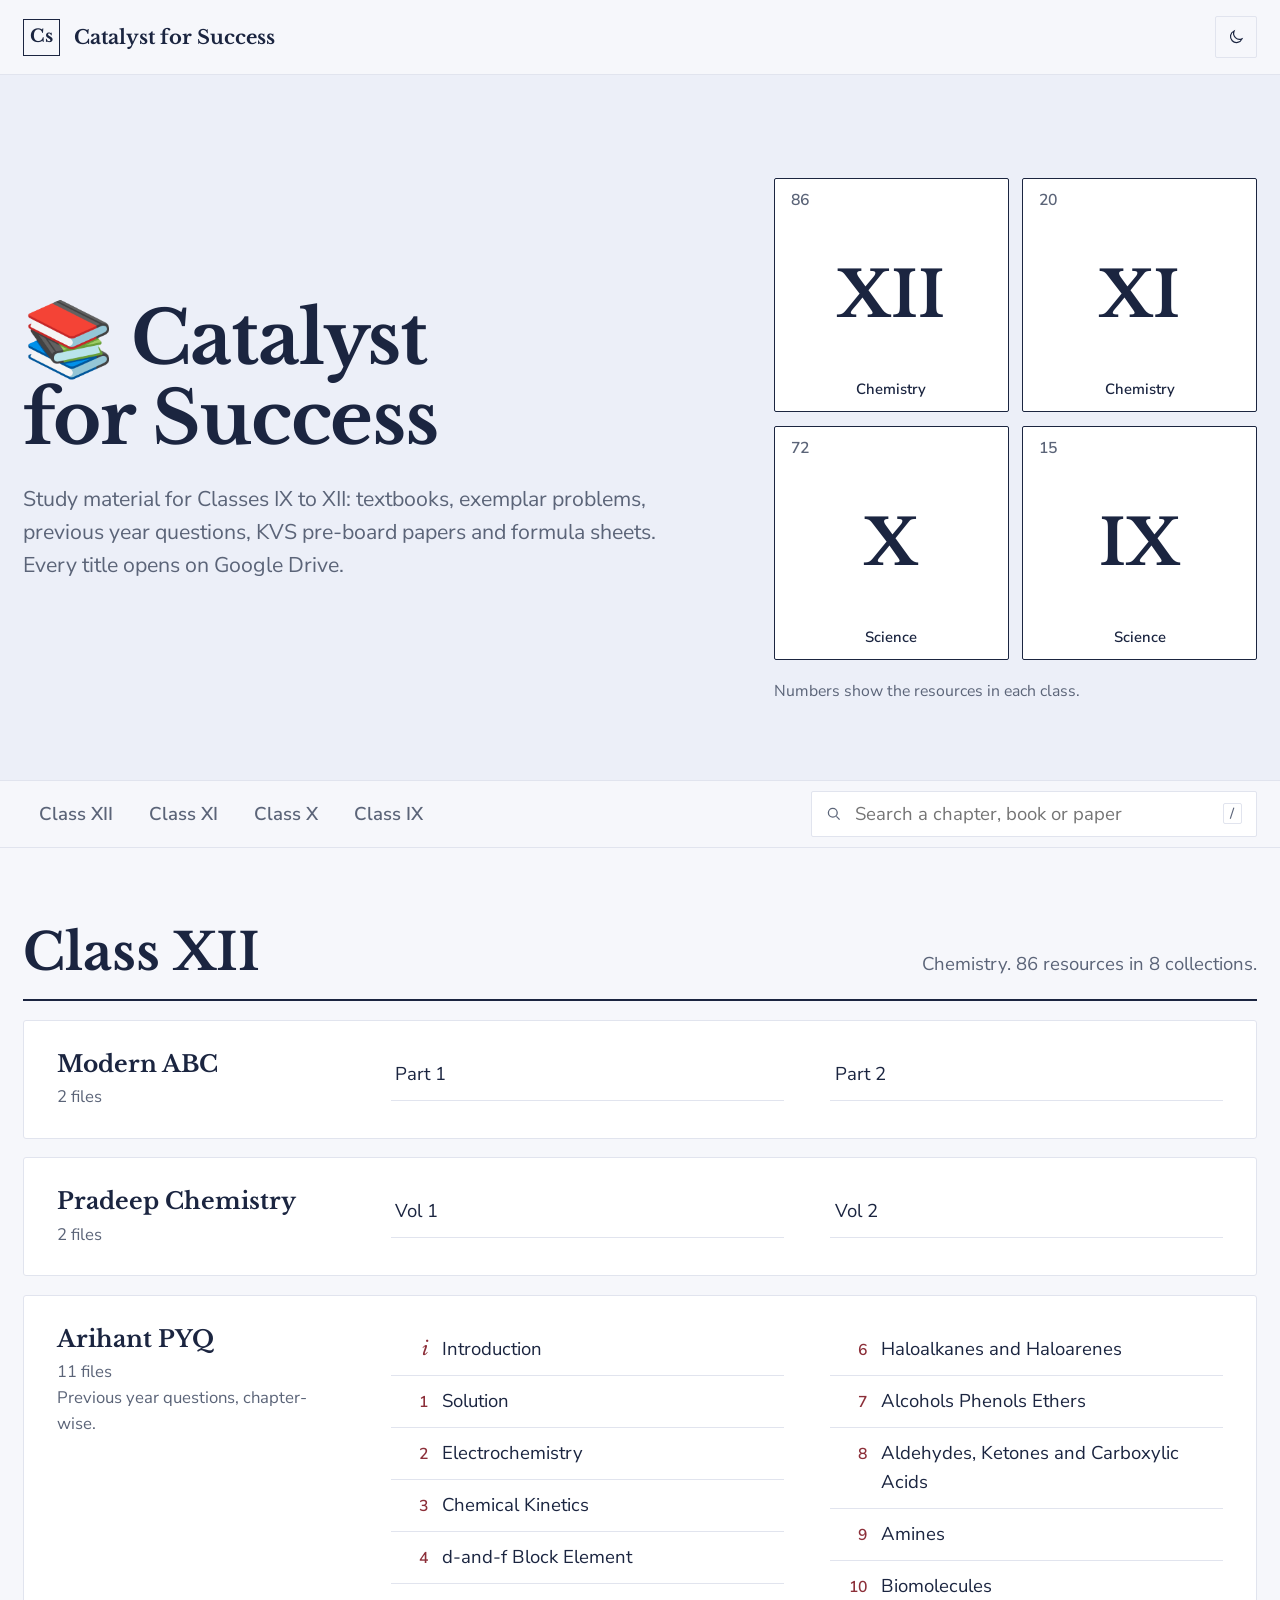
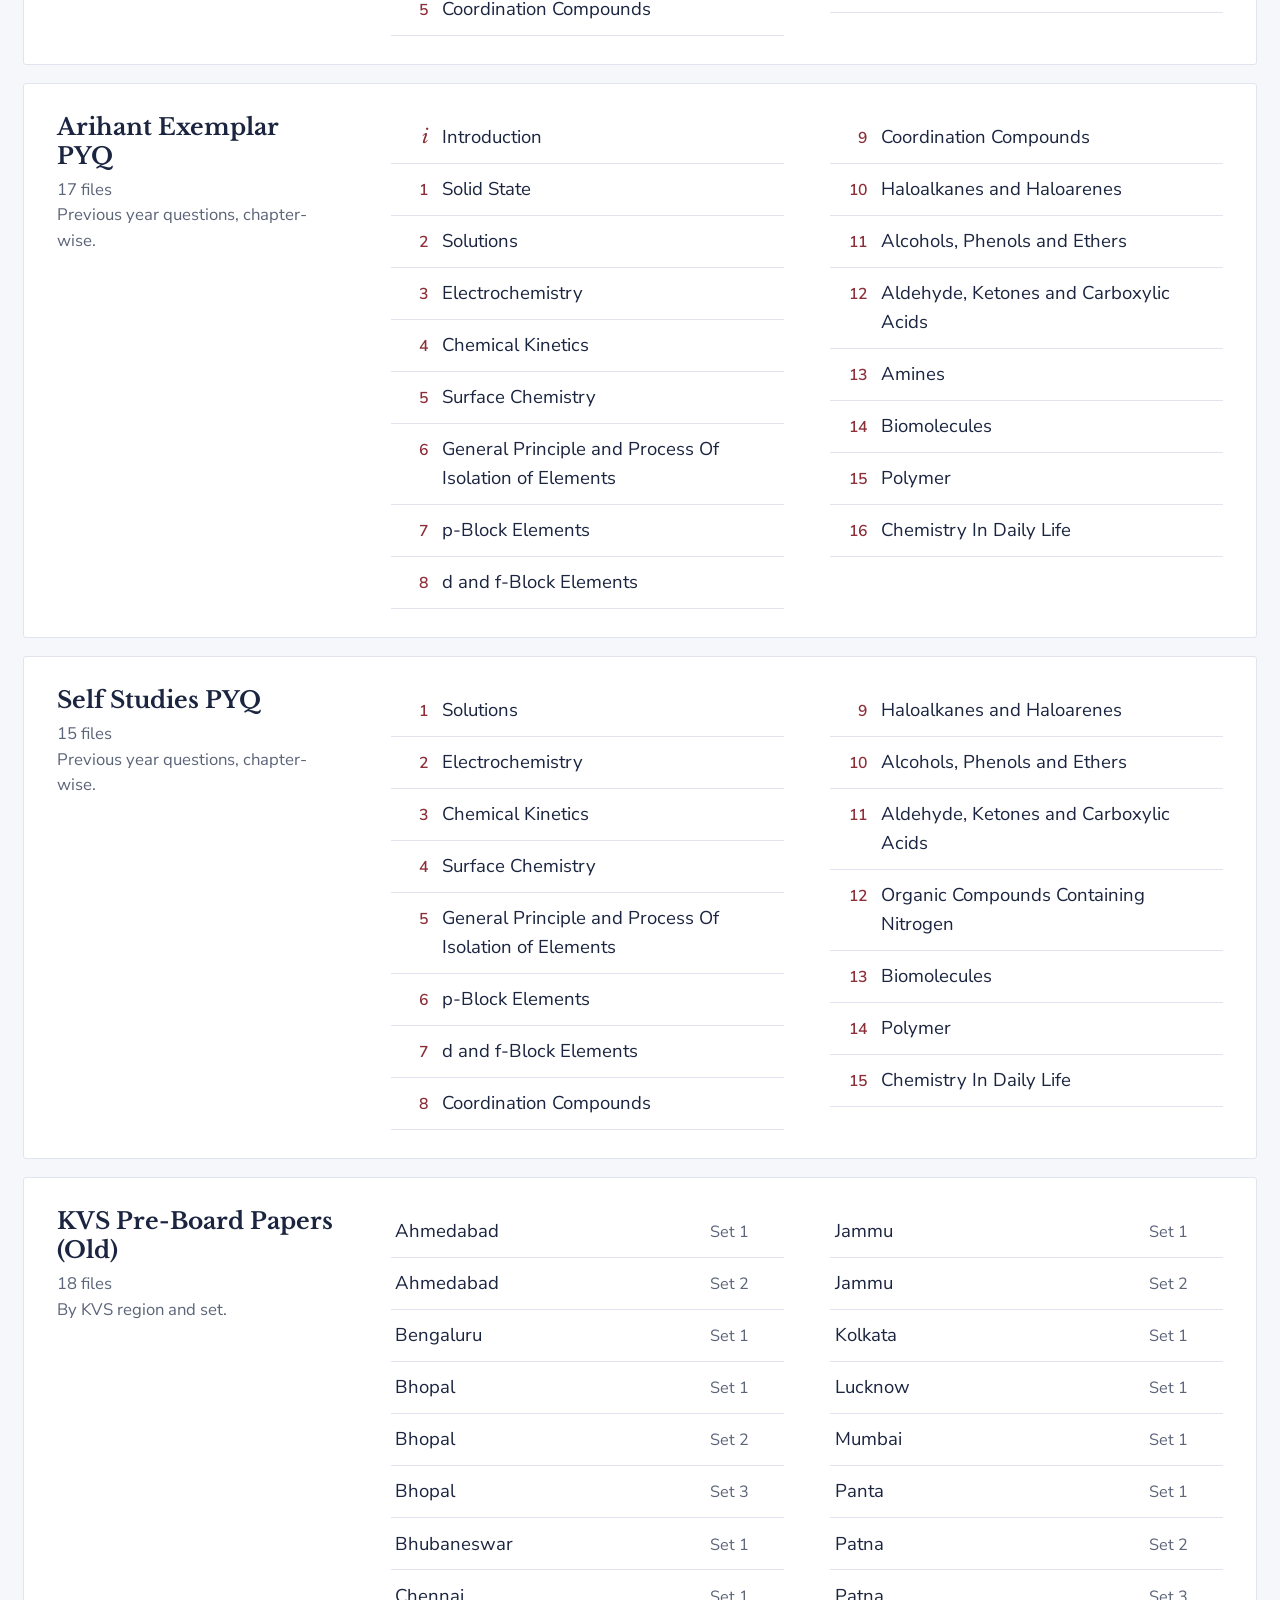
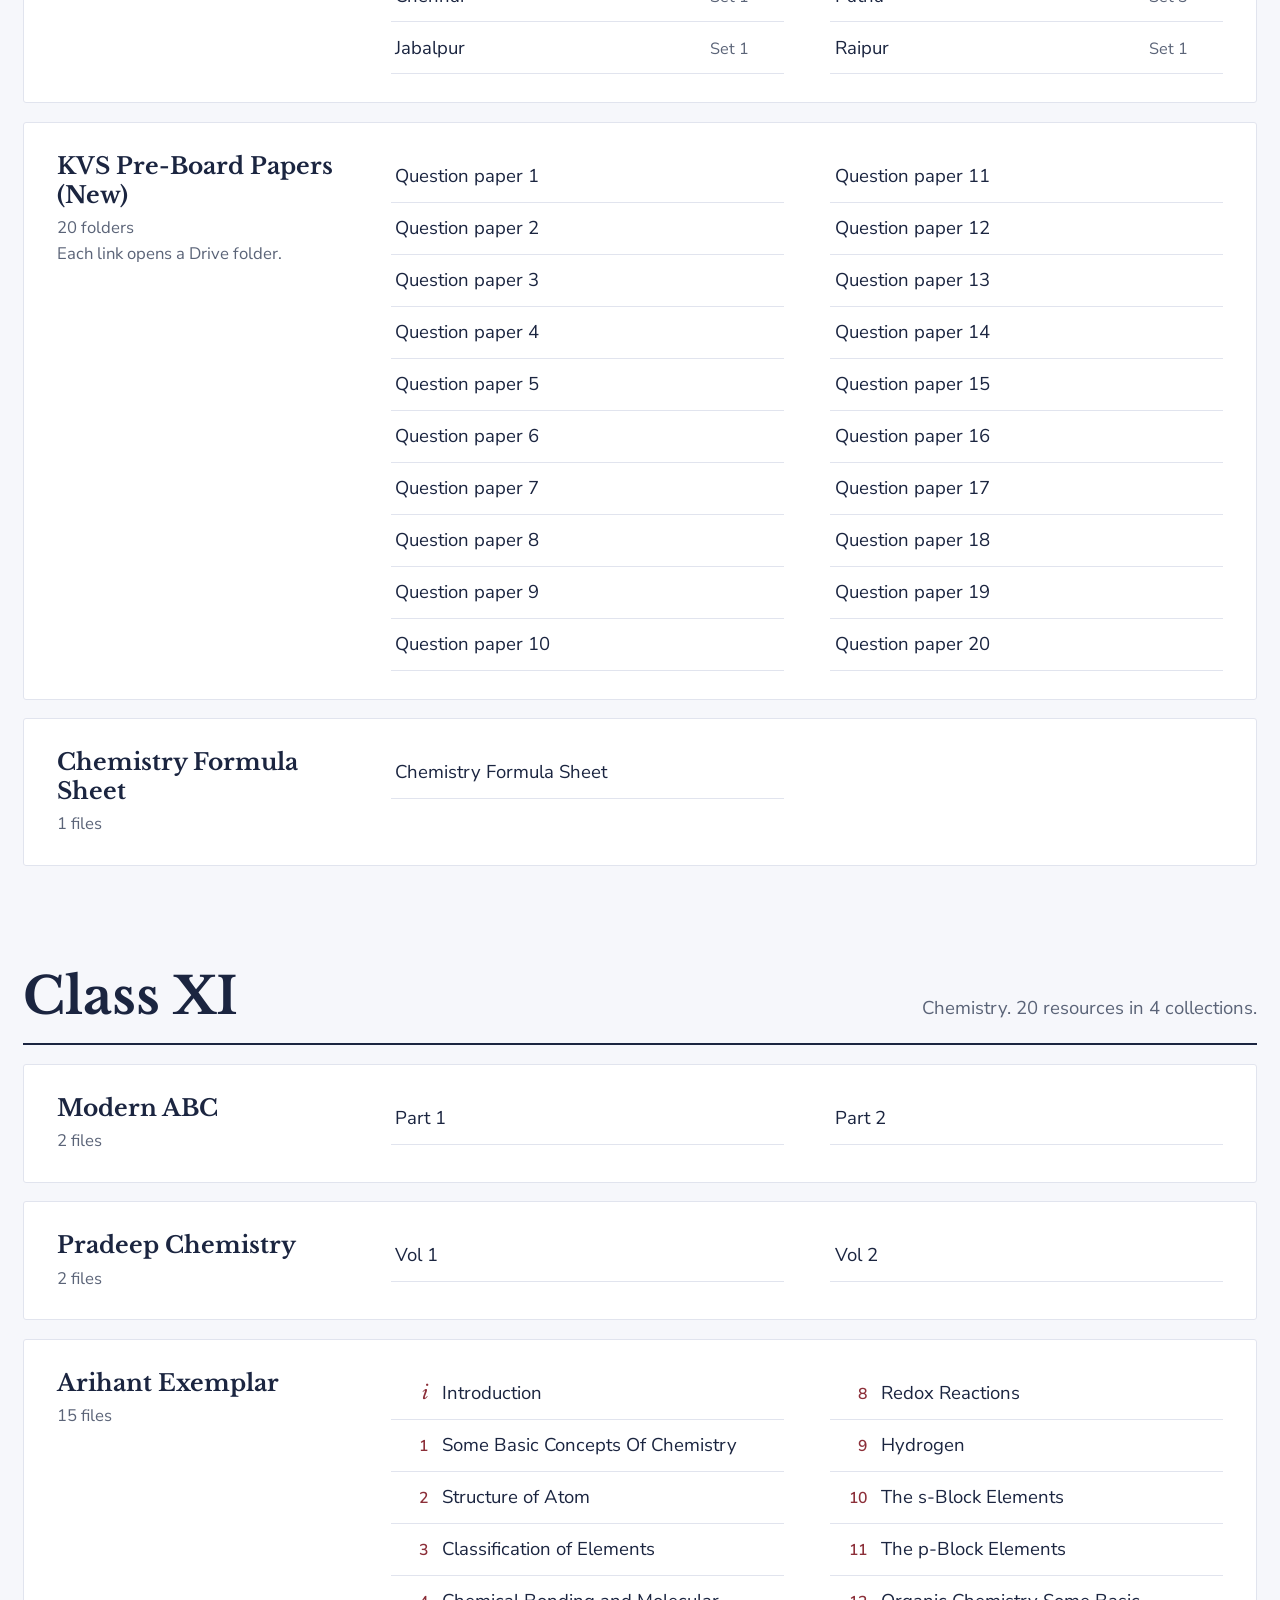
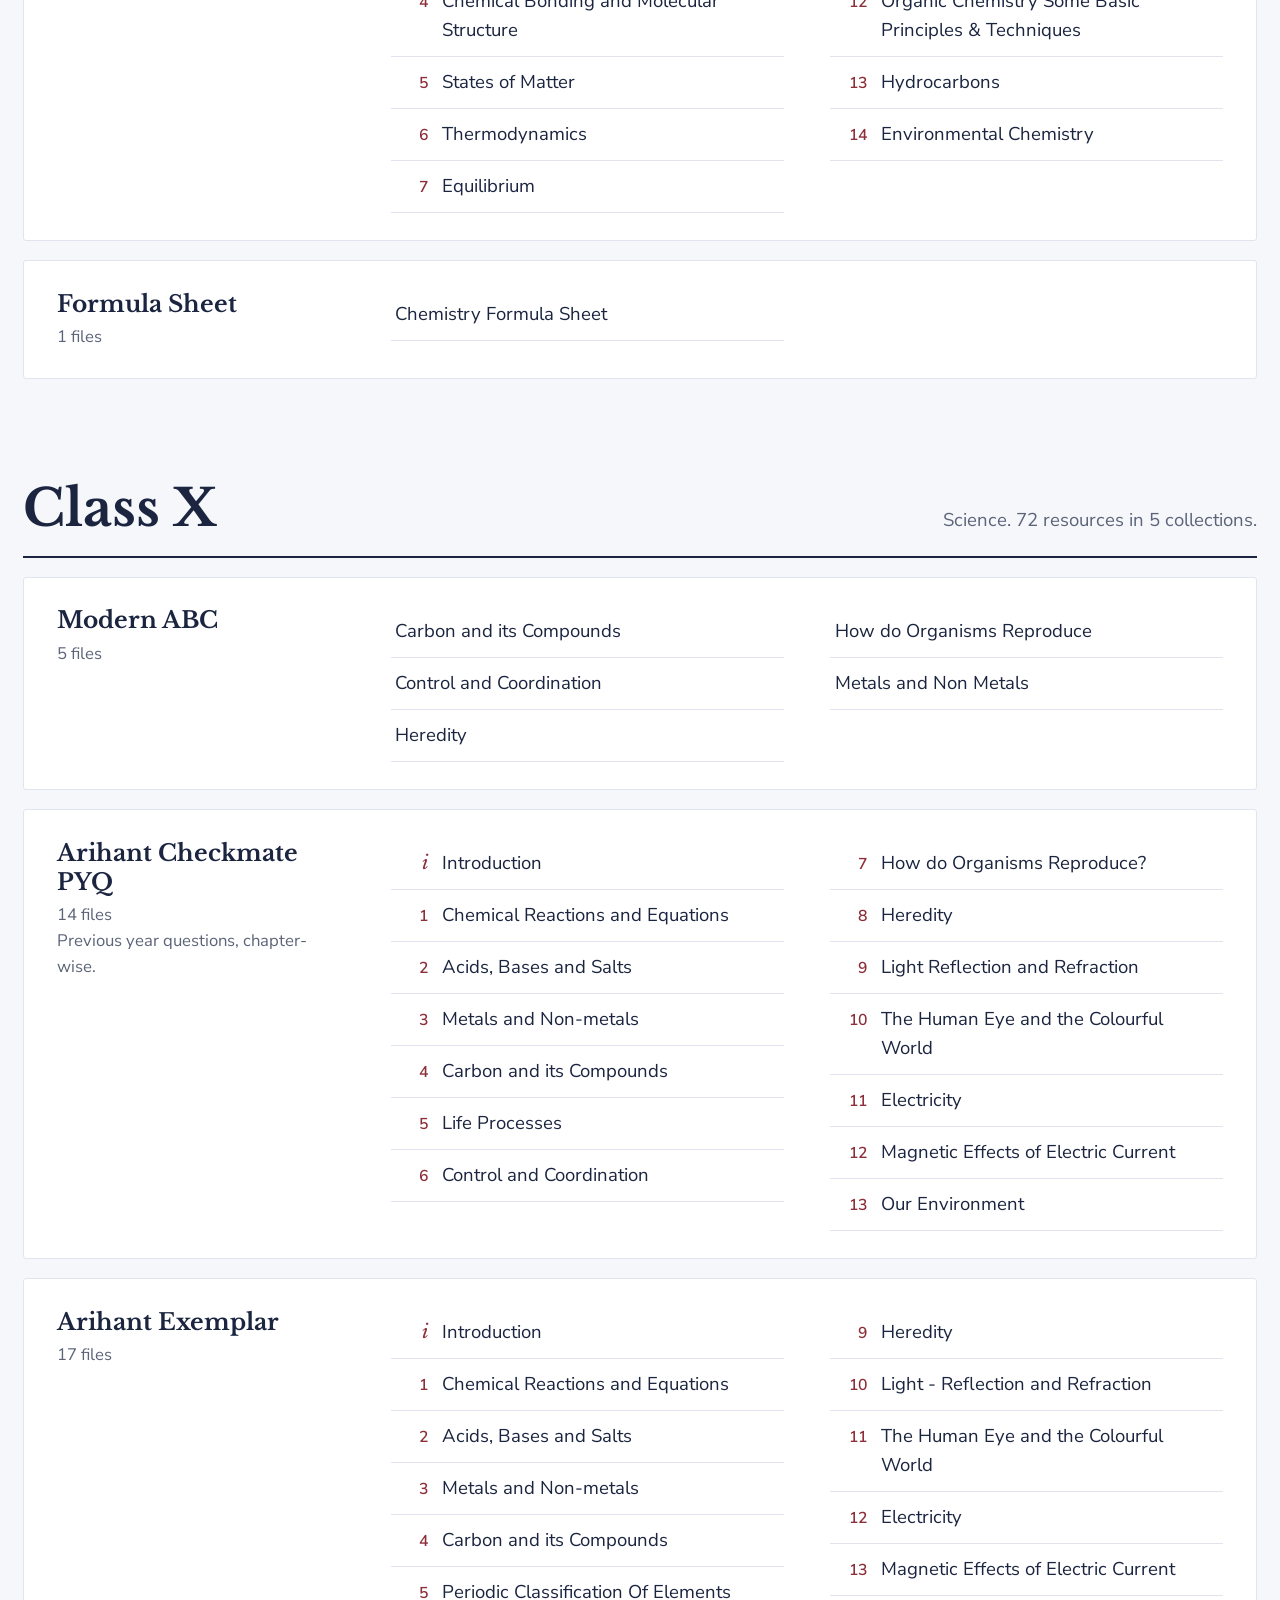
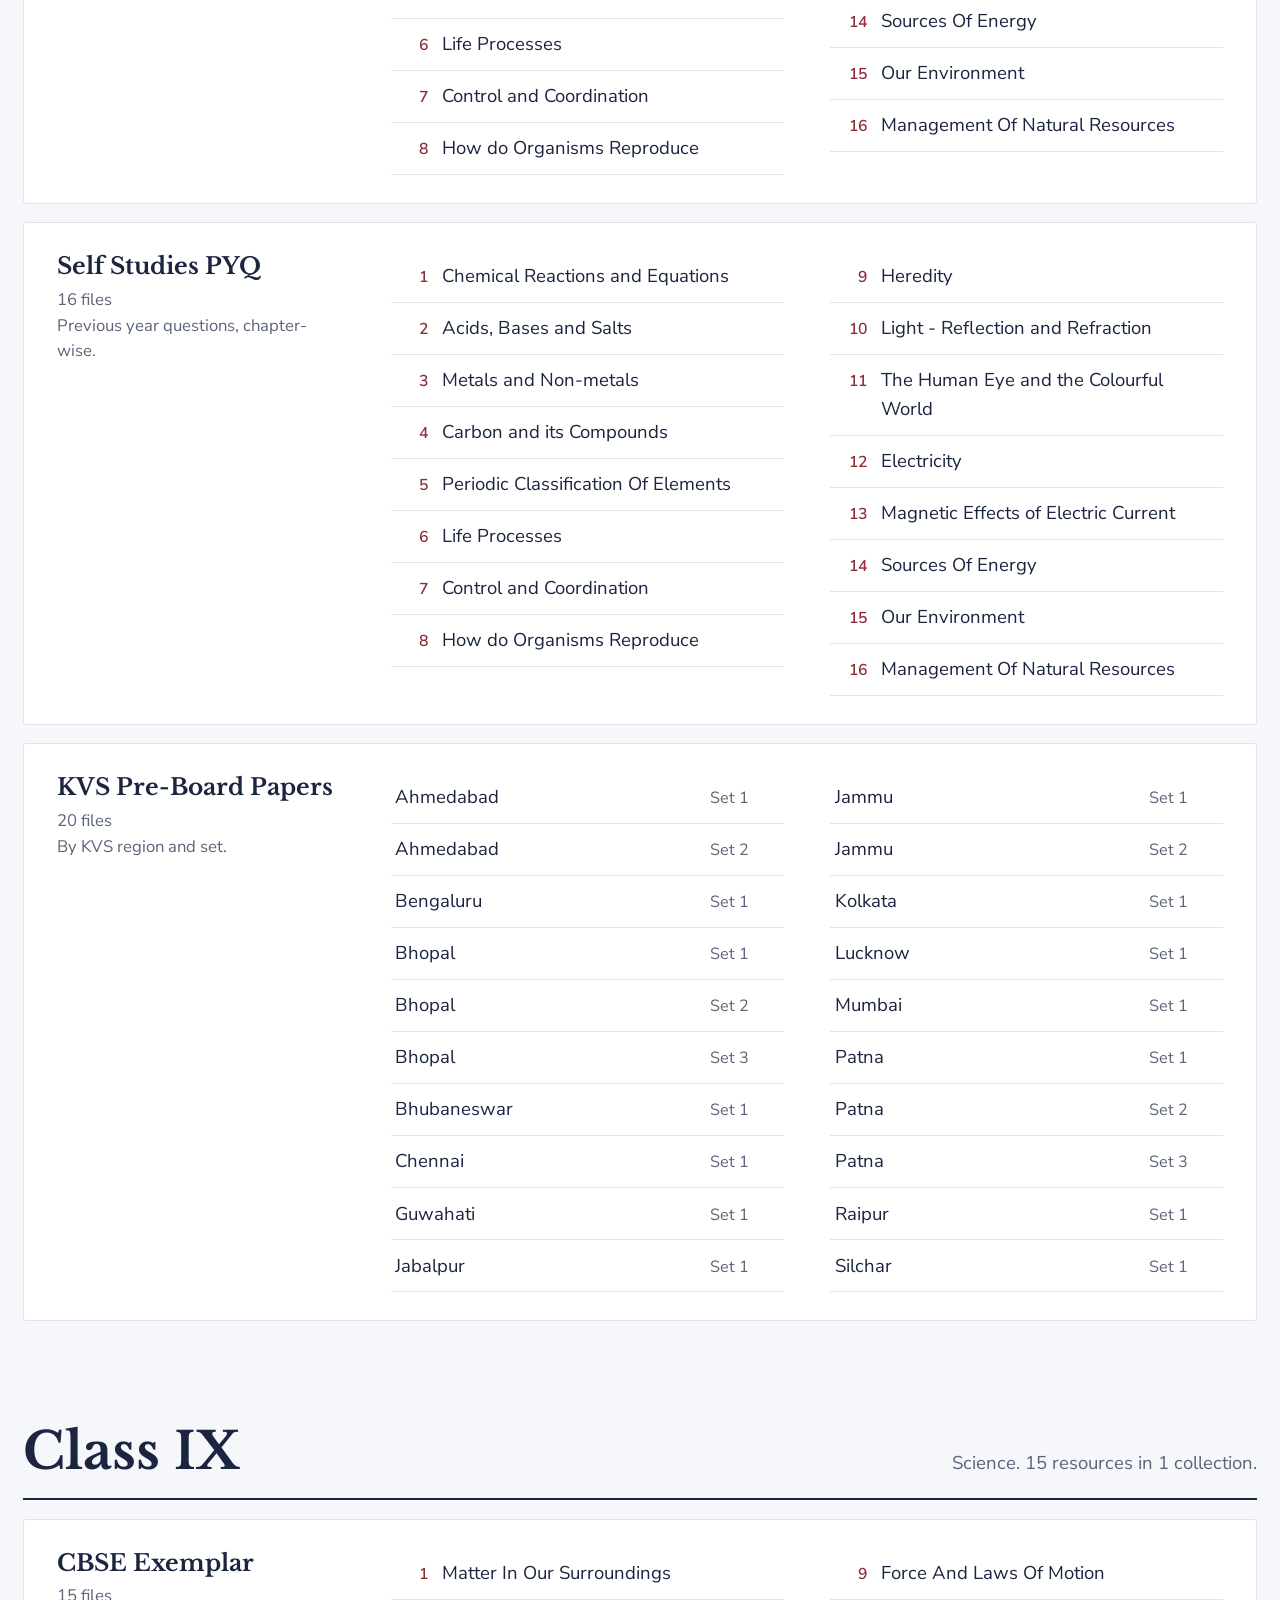
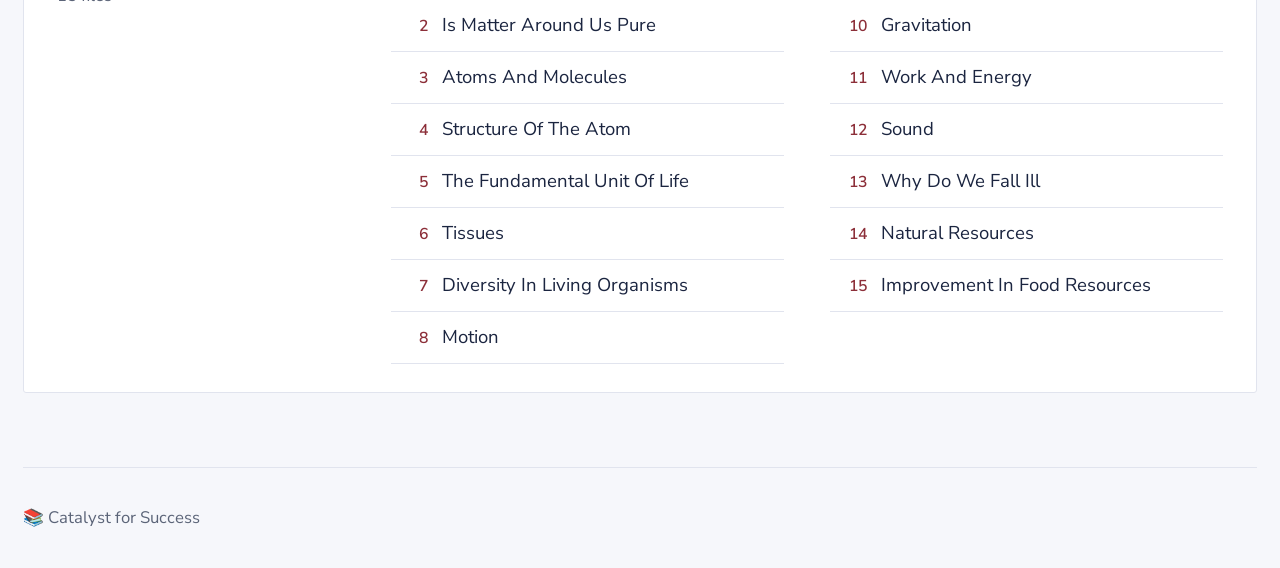
==== commit 0808cc10: "Update index.html" ====
--- a/index.html
+++ b/index.html
@@ -3,7 +3,7 @@
 <head>
   <meta charset="UTF-8">
   <meta name="viewport" content="width=device-width, initial-scale=1.0">
-  <title>Catalyst for Success</title>
+  <title>📚 Catalyst for Success</title>
   <meta name="description" content="Chemistry and science study material for Classes IX to XII: textbooks, exemplar problems, previous year questions, KVS pre-board papers and formula sheets.">
   <link rel="icon" href="data:image/svg+xml,%3Csvg%20xmlns%3D%27http%3A//www.w3.org/2000/svg%27%20viewBox%3D%270%200%2032%2032%27%3E%3Crect%20width%3D%2732%27%20height%3D%2732%27%20fill%3D%27%231B2540%27/%3E%3Ctext%20x%3D%2716%27%20y%3D%2722%27%20font-family%3D%27Georgia%2Cserif%27%20font-size%3D%2716%27%20font-weight%3D%27700%27%20text-anchor%3D%27middle%27%20fill%3D%27%23fff%27%3ECs%3C/text%3E%3C/svg%3E">
   <script>
@@ -559,7 +559,7 @@
   <section class="hero" id="top">
     <div class="wrap hero__in">
       <div>
-        <h1>Catalyst for Success</h1>
+        <h1>📚 Catalyst for Success</h1>
         <p class="lede">Study material for Classes IX to XII: textbooks, exemplar problems, previous year questions, KVS pre-board papers and formula sheets. Every title opens on Google Drive.</p>
       </div>
       <nav class="tiles" aria-label="Jump to a class">
@@ -1009,7 +1009,7 @@
     <p class="none" id="none" hidden>Nothing matches that search. Try a chapter name, a book, or a KVS region.</p>
   </main>
 
-  <footer class="wrap foot"><span>Catalyst for Success</span></footer>
+  <footer class="wrap foot"><span>📚 Catalyst for Success</span></footer>
 
   <script>
     // Light / dark toggle (choice is remembered in the browser)
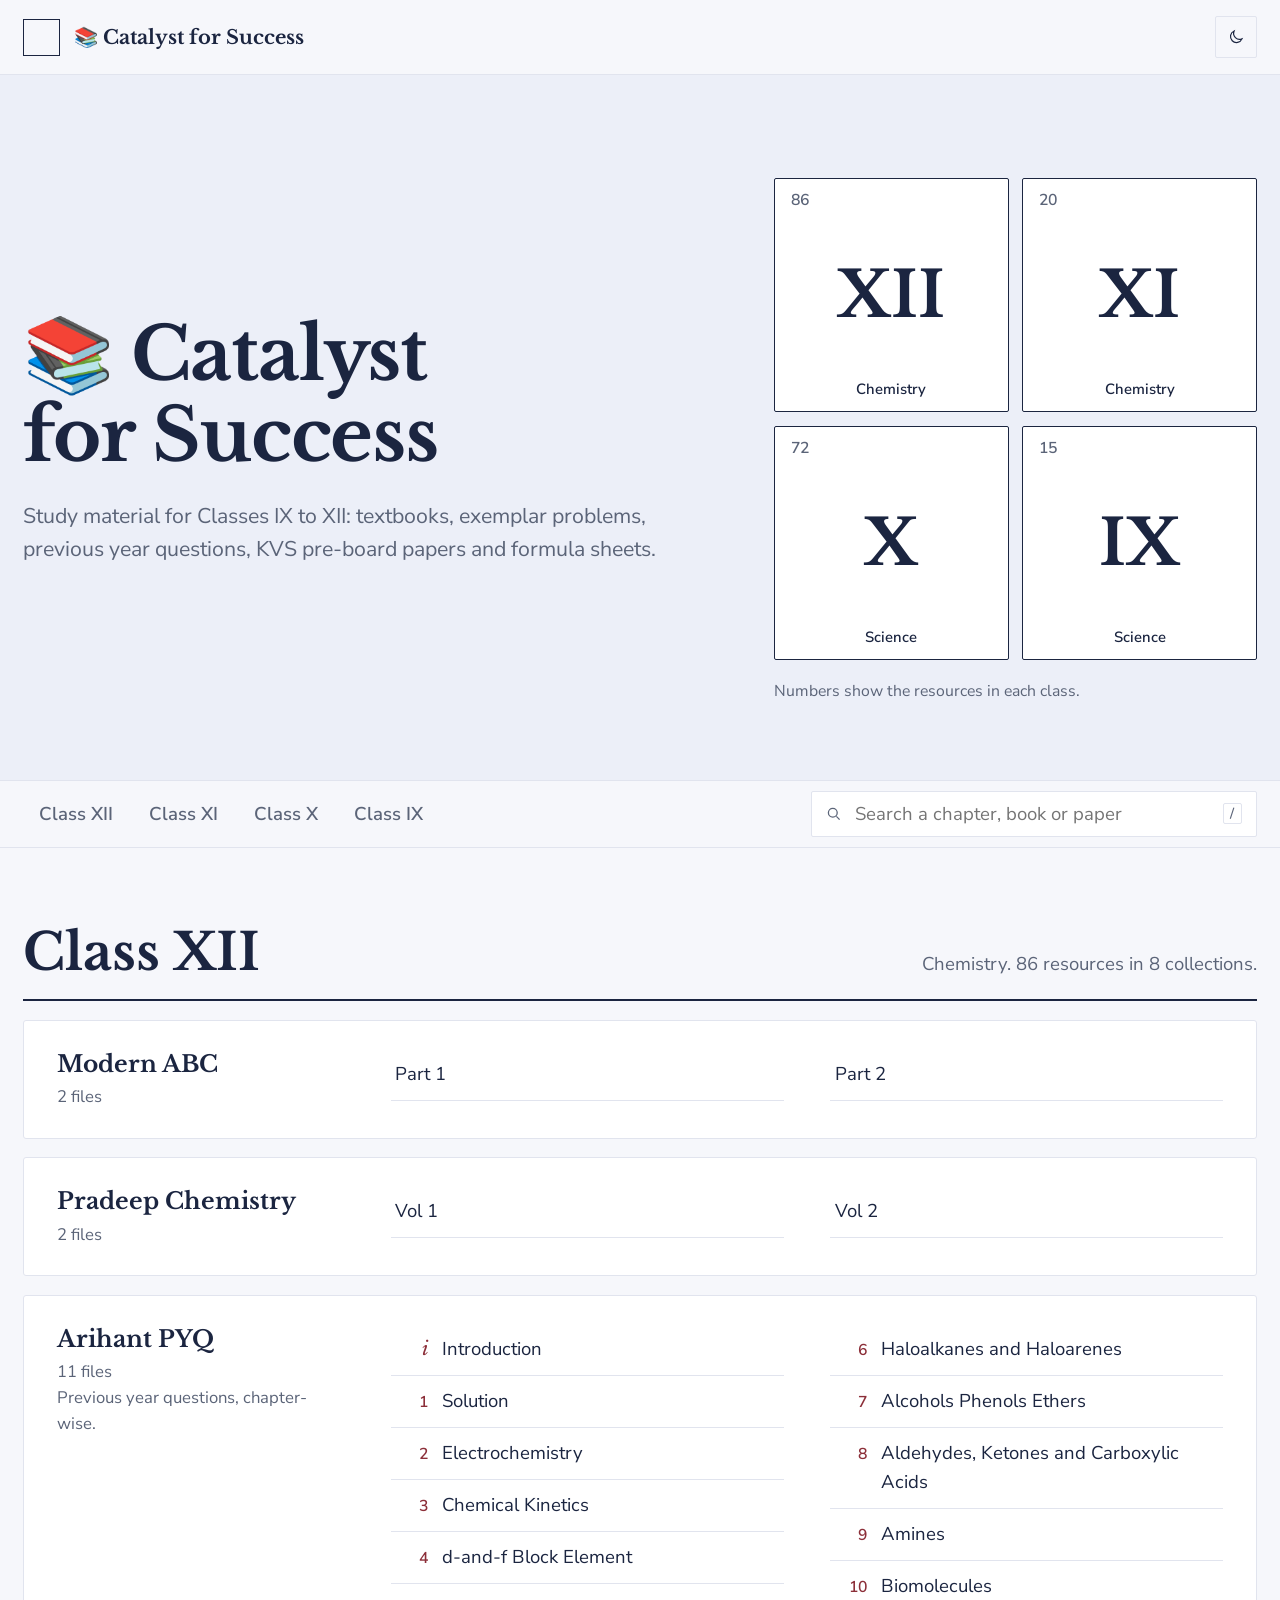
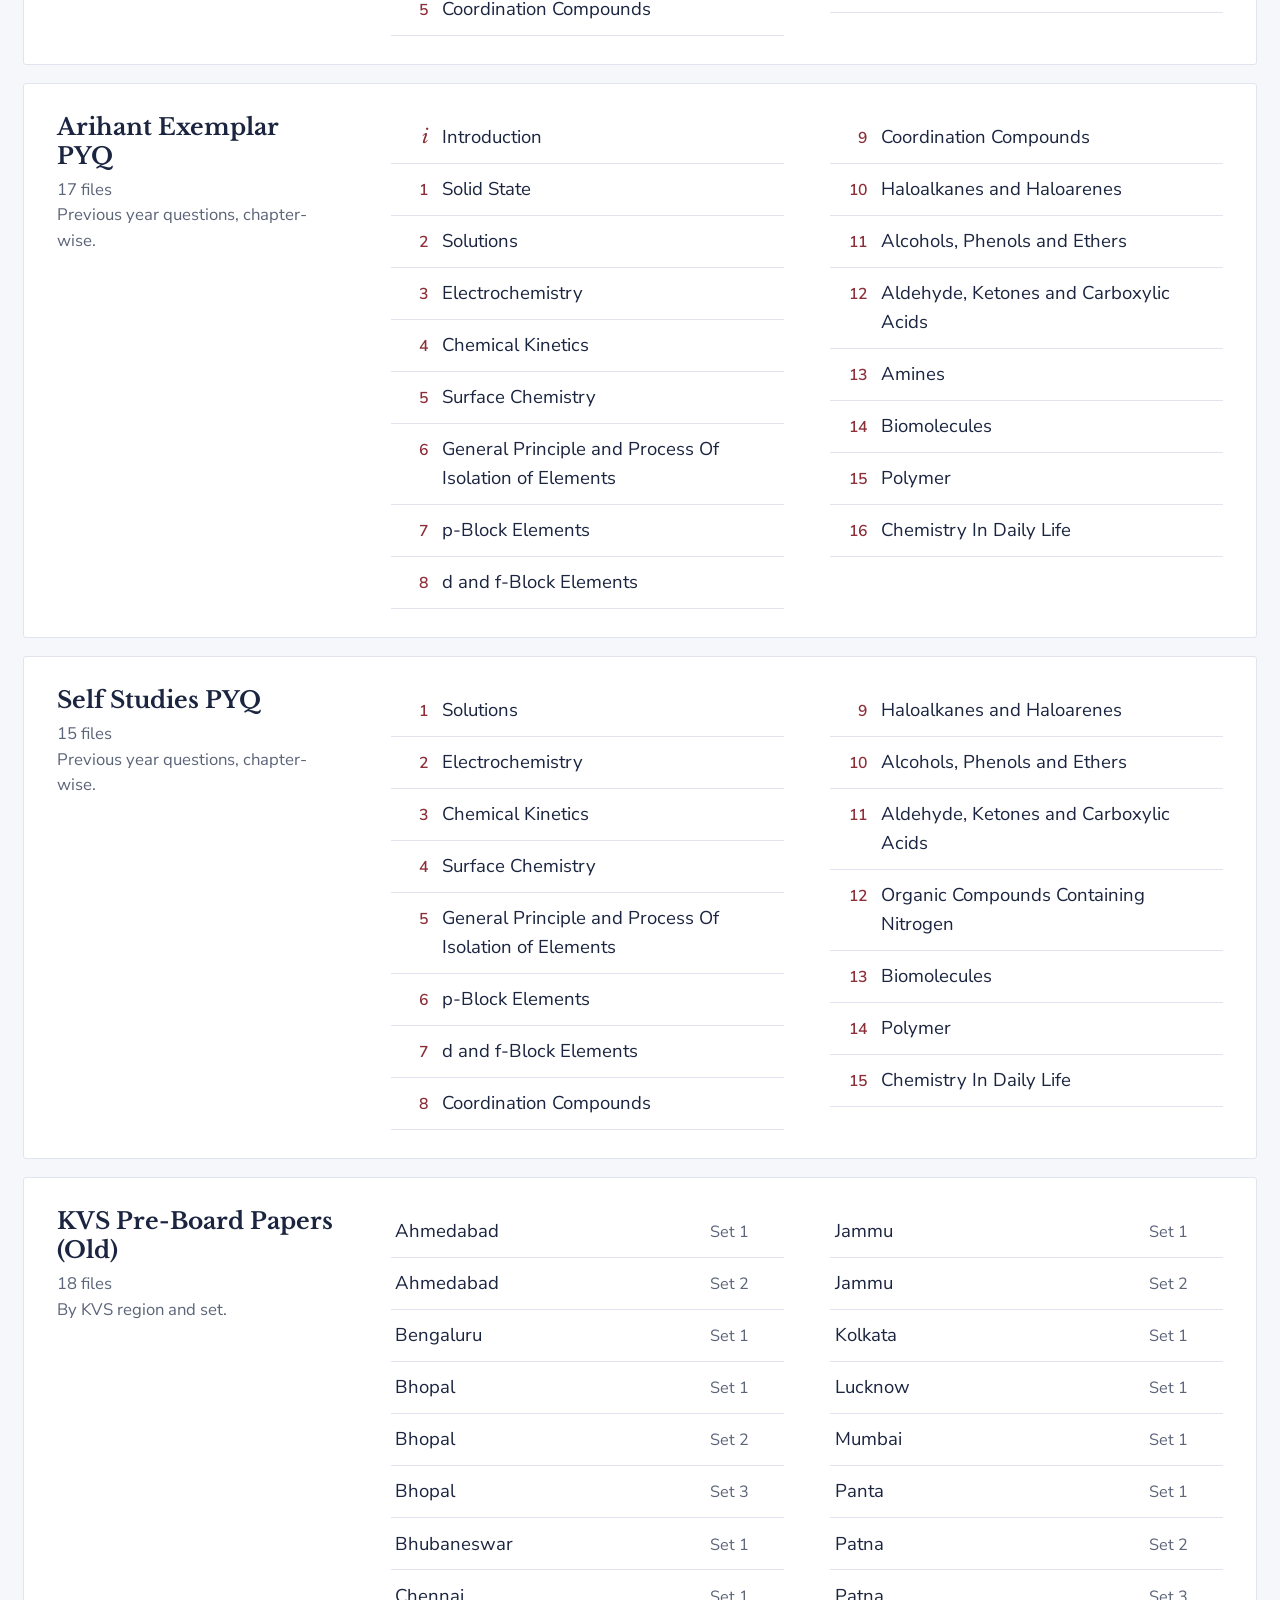
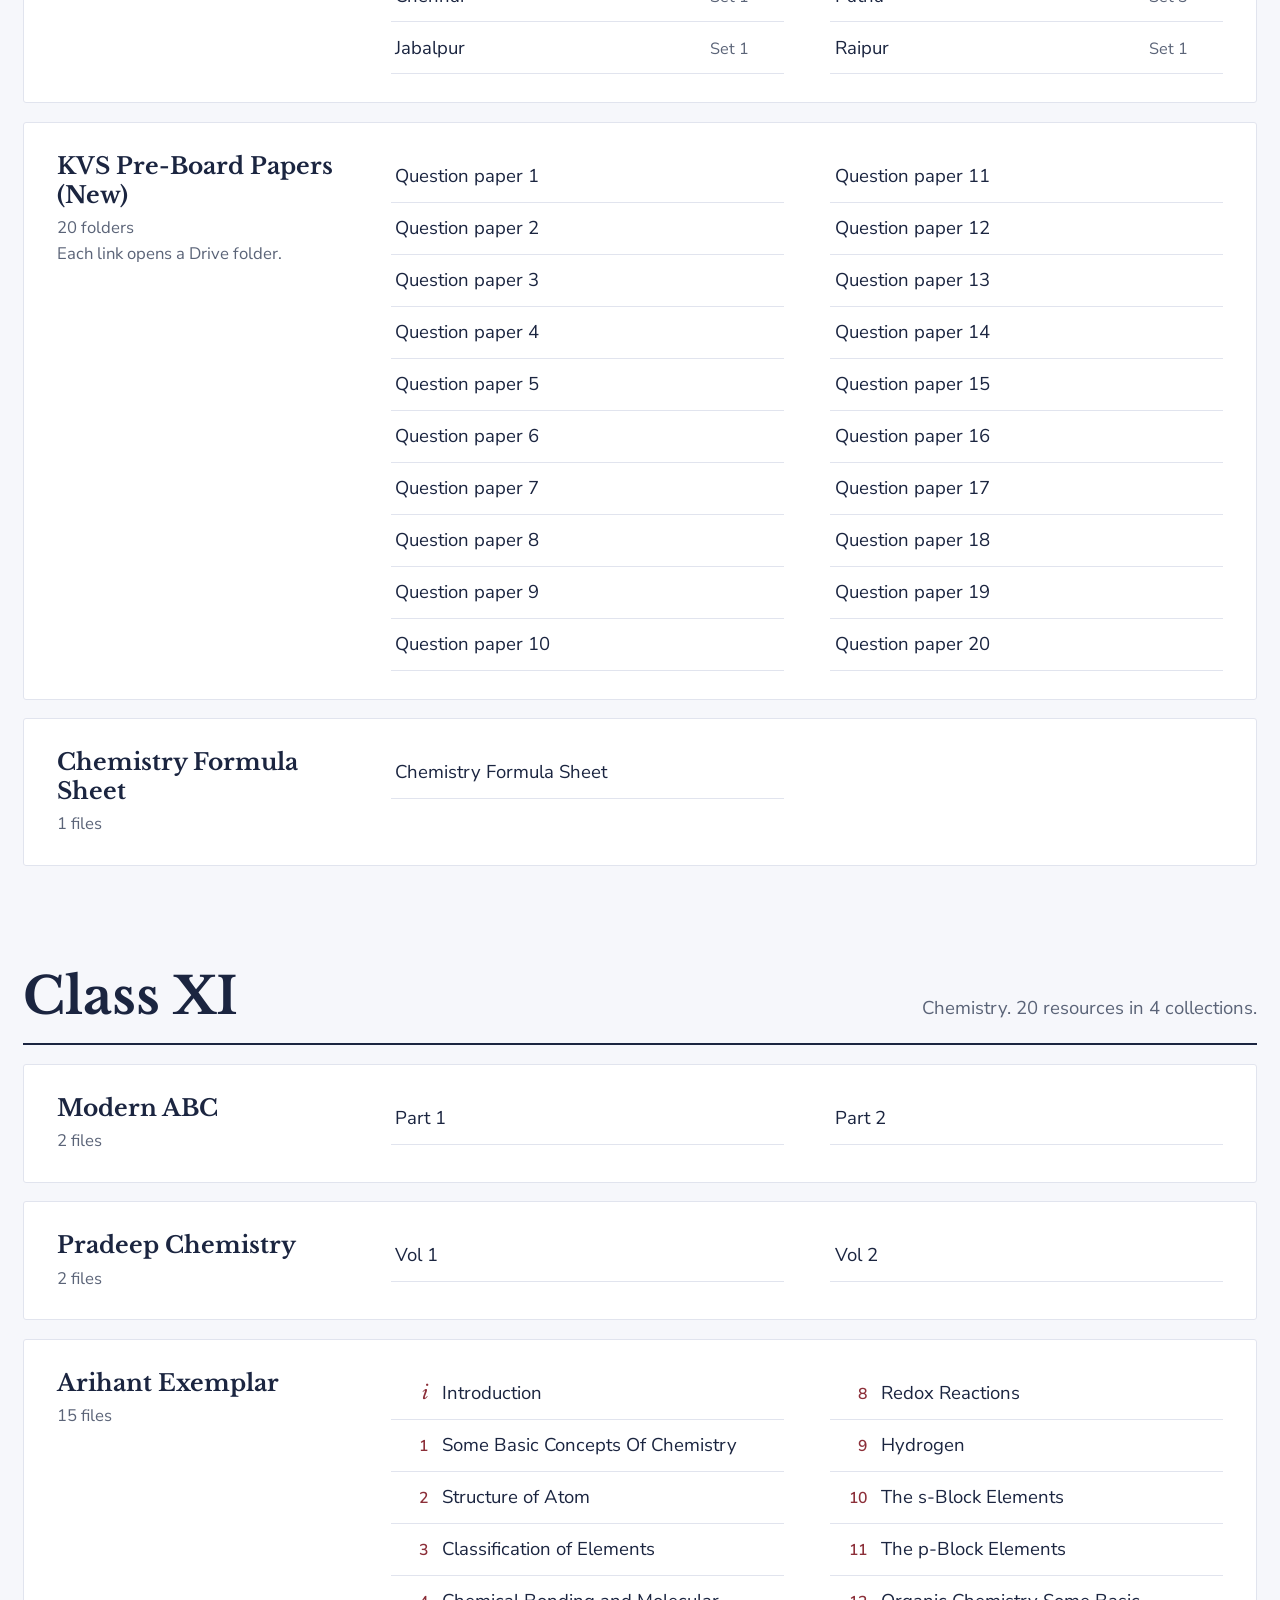
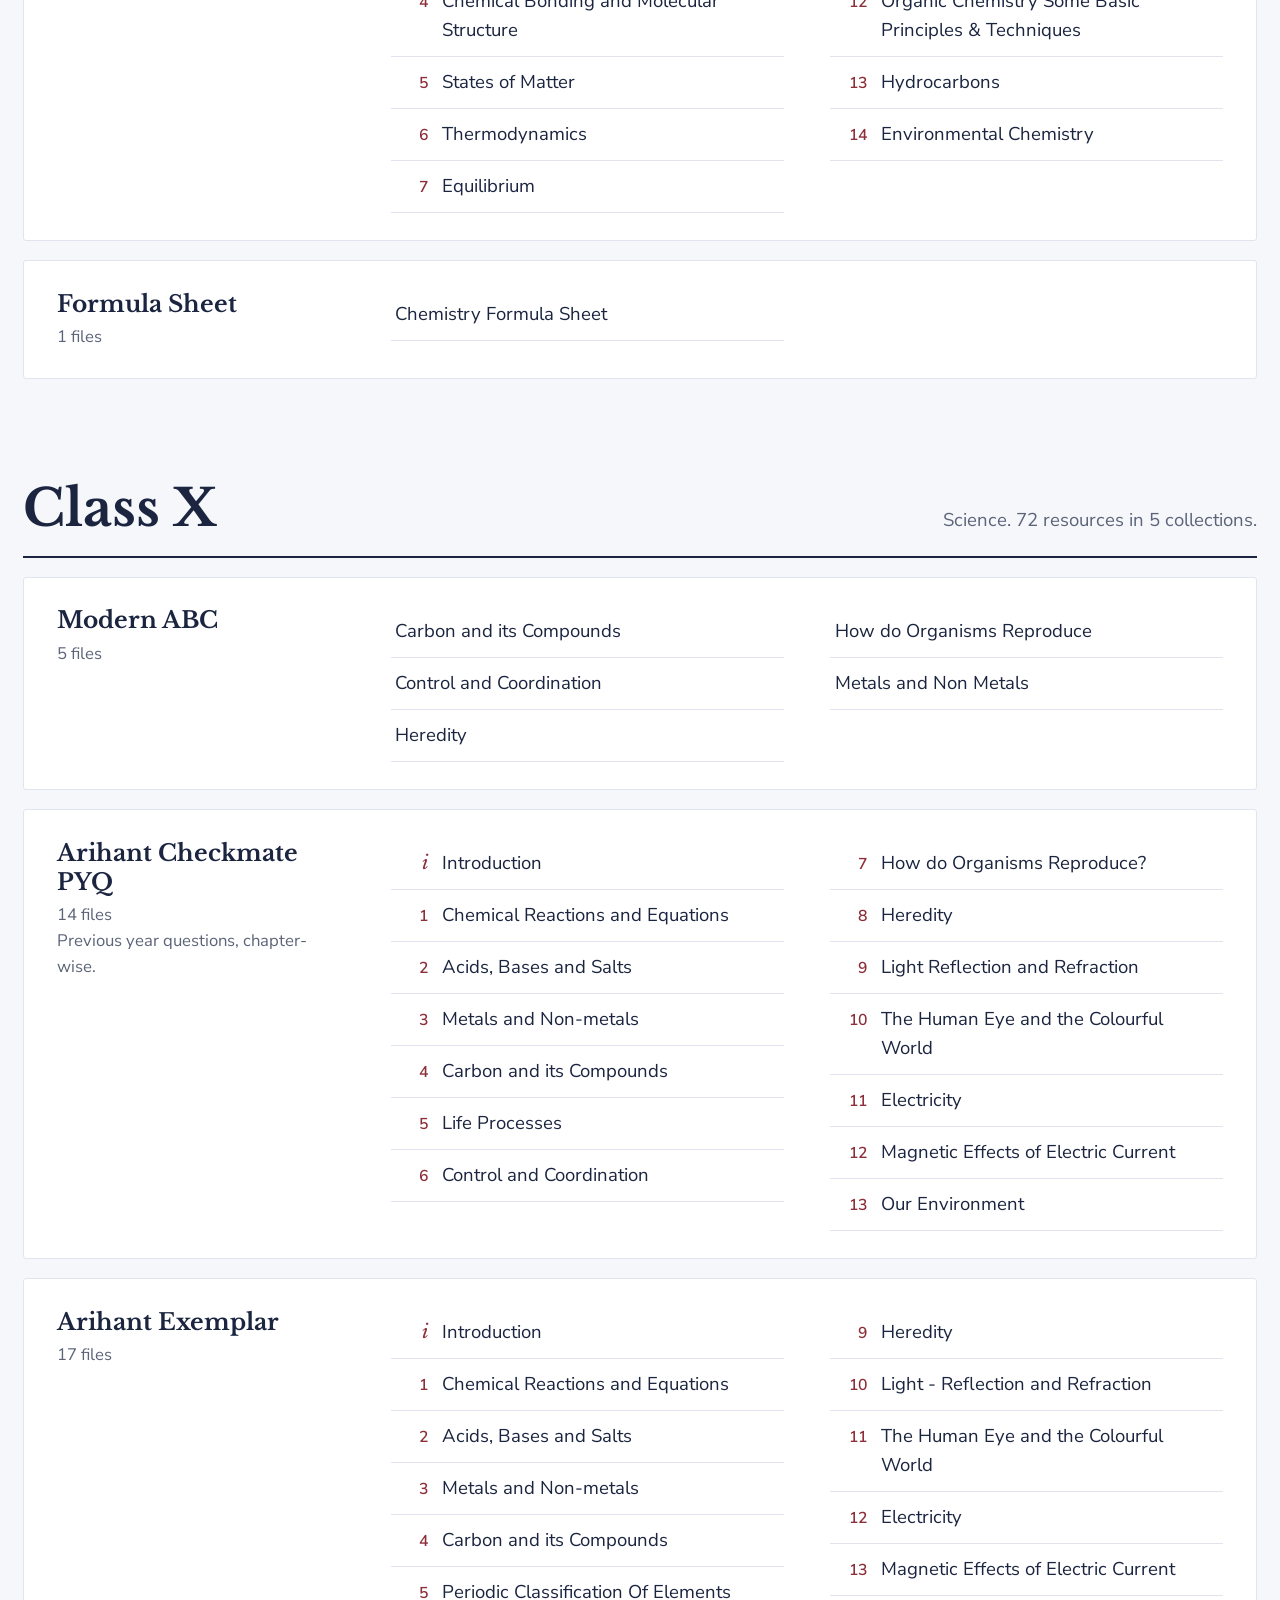
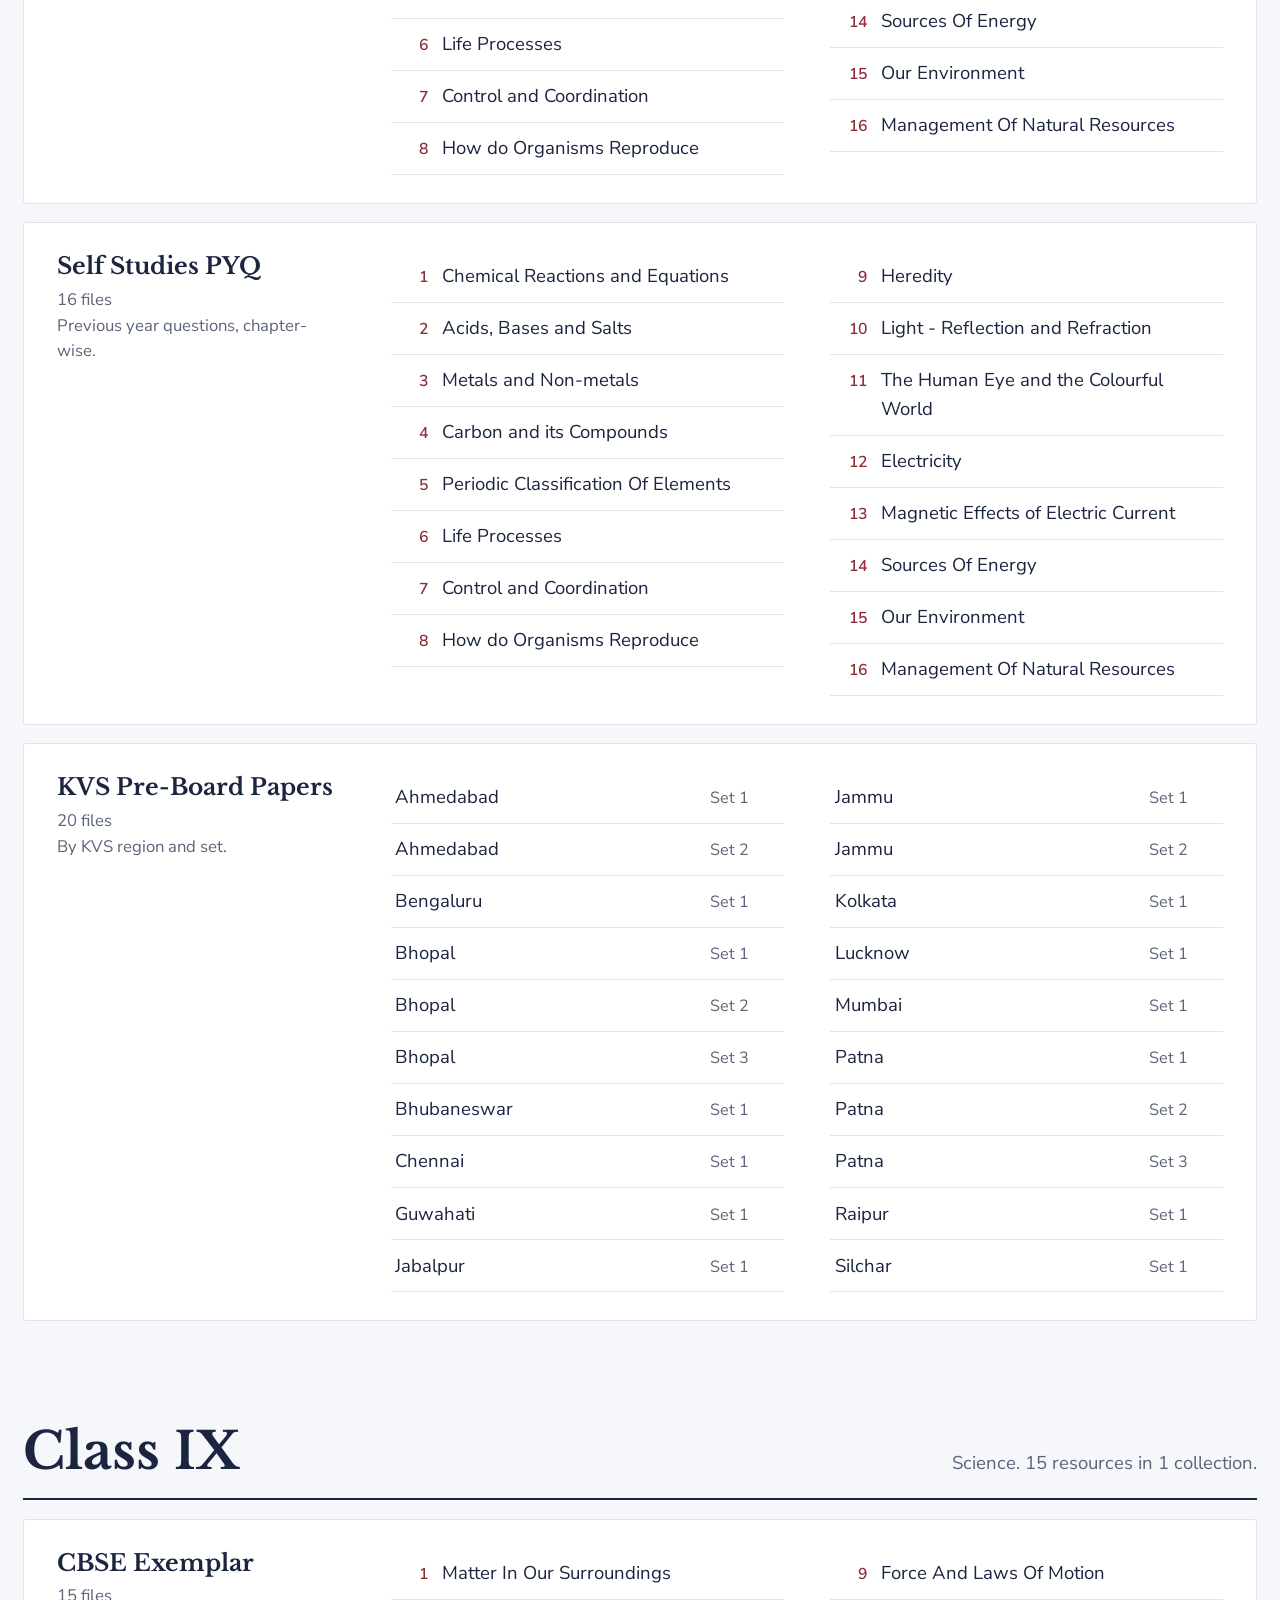
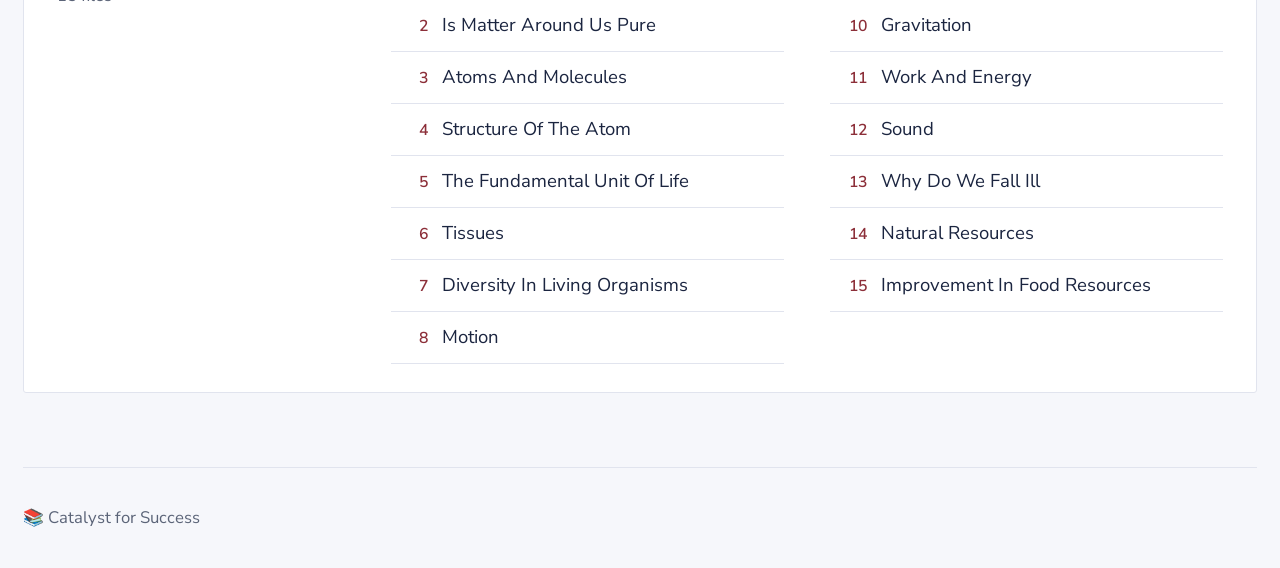
==== commit 2901e1d7: "Update index.html" ====
--- a/index.html
+++ b/index.html
@@ -545,7 +545,7 @@
   <!-- Top bar -->
   <header class="topbar">
     <div class="wrap topbar__in">
-      <a class="brand" href="#top"><span class="brand__mark">Cs</span><span class="brand__name">Catalyst for Success</span></a>
+      <a class="brand" href="#top"><span class="brand__mark"></span><span class="brand__name">📚 Catalyst for Success</span></a>
       <nav class="topbar__nav" aria-label="Site">
       <button class="iconbtn" id="themeToggle" type="button">
         <svg class="ico-moon" viewBox="0 0 24 24" width="18" height="18" aria-hidden="true"><path d="M20 14.5A8 8 0 019.5 4 8 8 0 1020 14.5z" fill="none" stroke="currentColor" stroke-width="1.6"/></svg>
@@ -560,7 +560,7 @@
     <div class="wrap hero__in">
       <div>
         <h1>📚 Catalyst for Success</h1>
-        <p class="lede">Study material for Classes IX to XII: textbooks, exemplar problems, previous year questions, KVS pre-board papers and formula sheets. Every title opens on Google Drive.</p>
+        <p class="lede">Study material for Classes IX to XII: textbooks, exemplar problems, previous year questions, KVS pre-board papers and formula sheets.</p>
       </div>
       <nav class="tiles" aria-label="Jump to a class">
         <a class="tile" href="#class-xii" aria-label="Class XII, Chemistry, 86 resources"><span class="tile__n">86</span><span class="tile__sym">XII</span><span class="tile__sub">Chemistry</span></a>
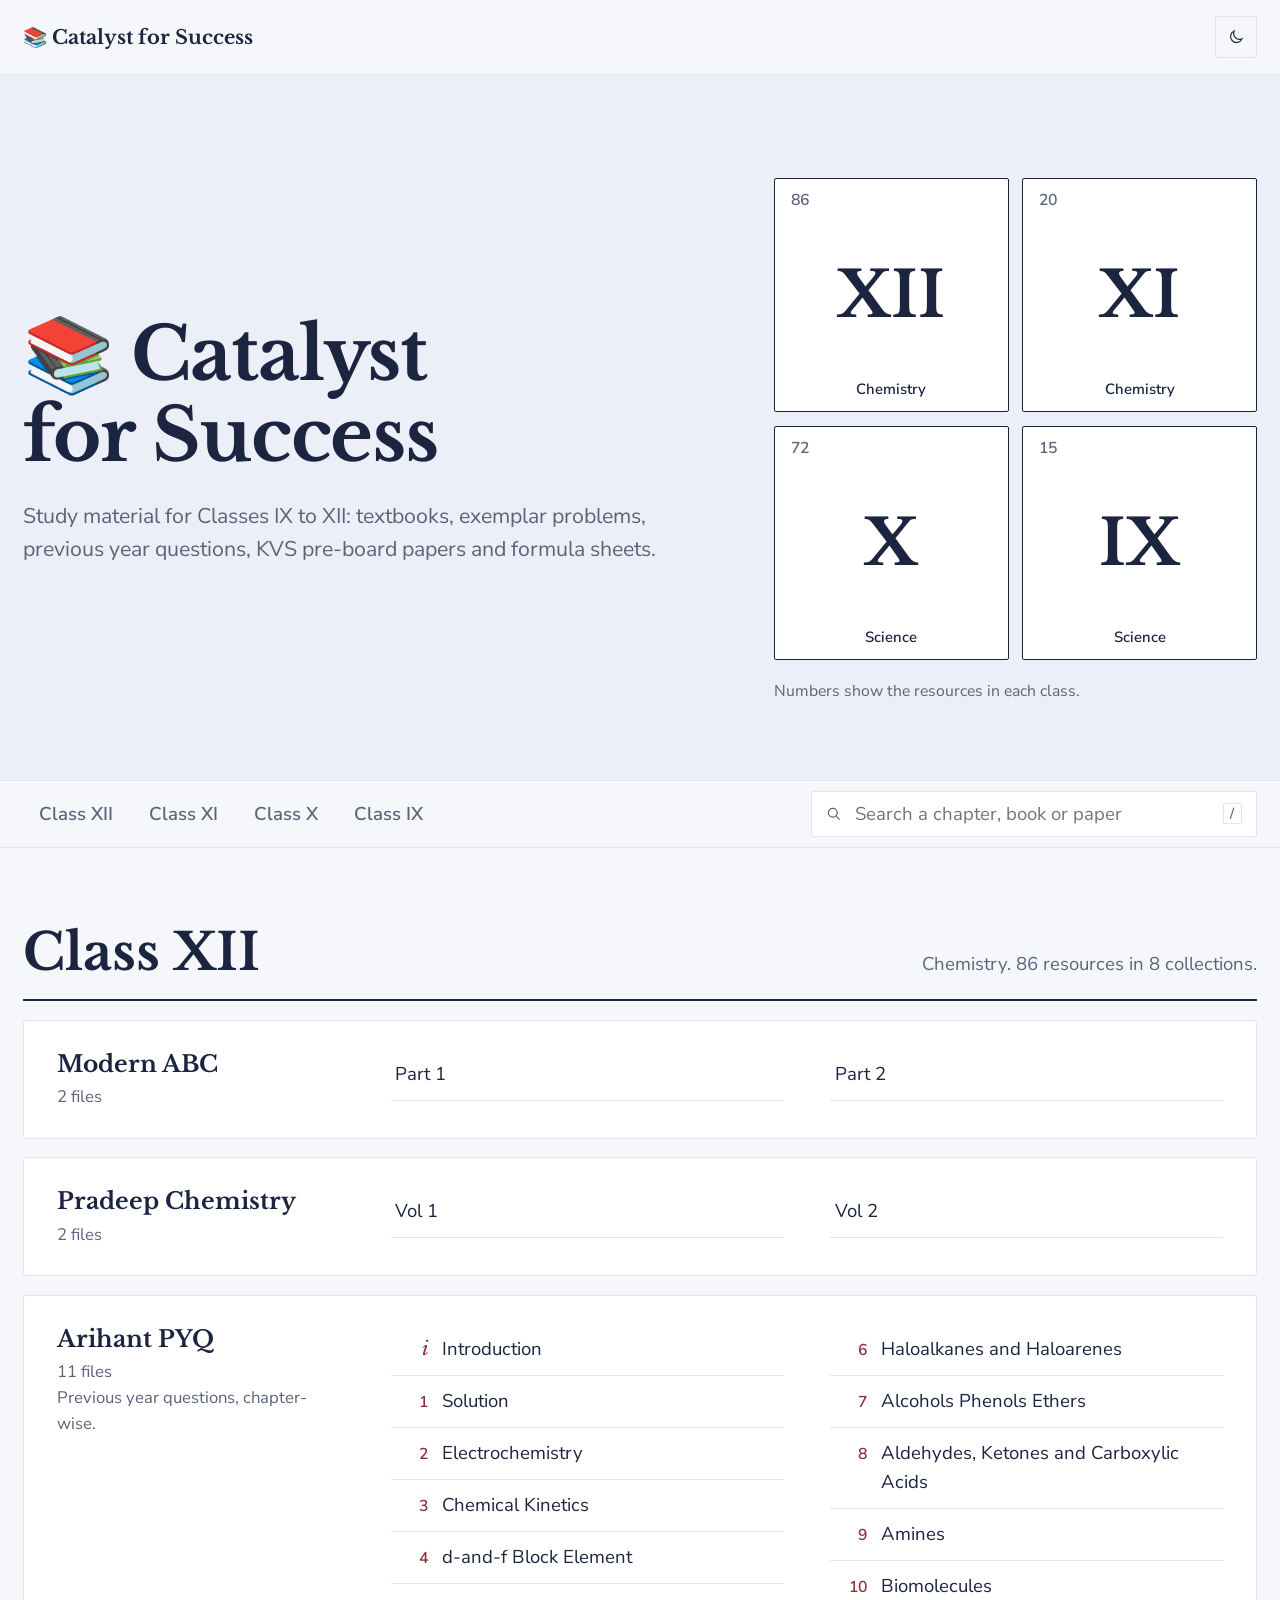
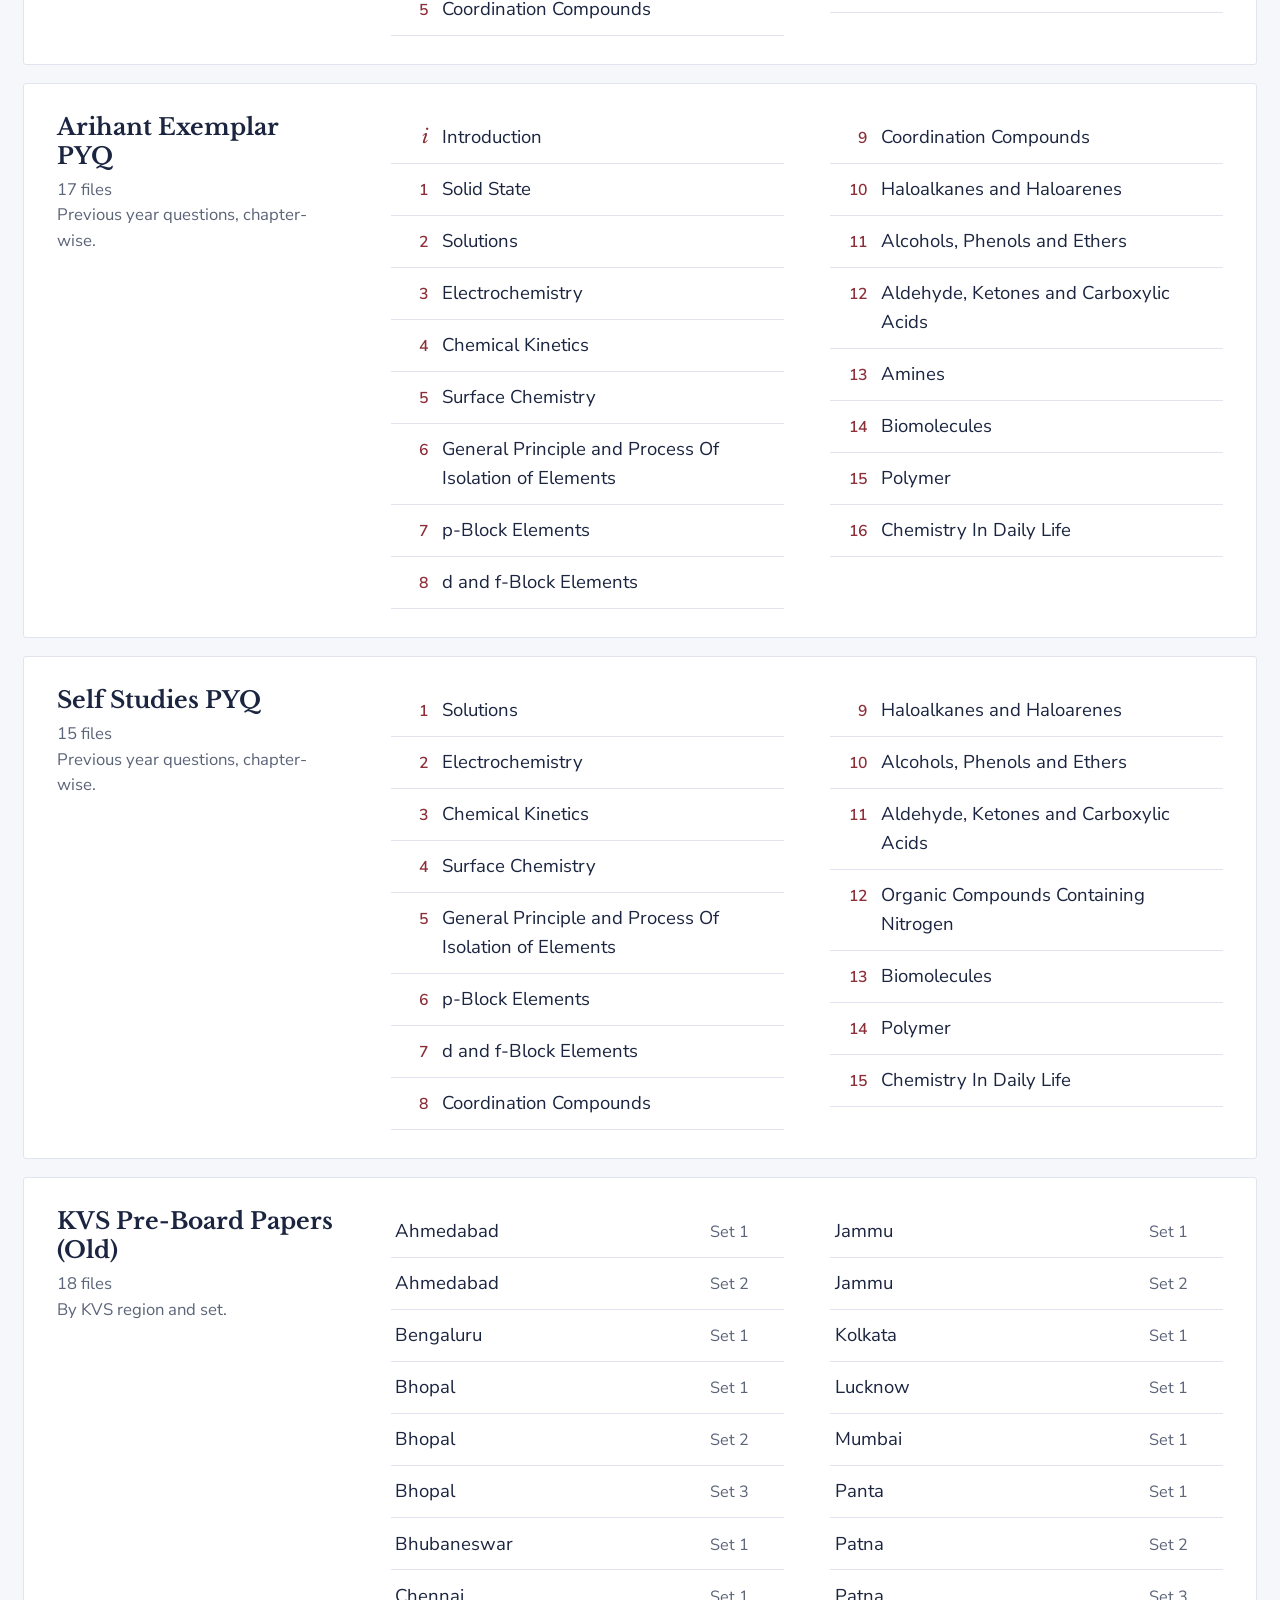
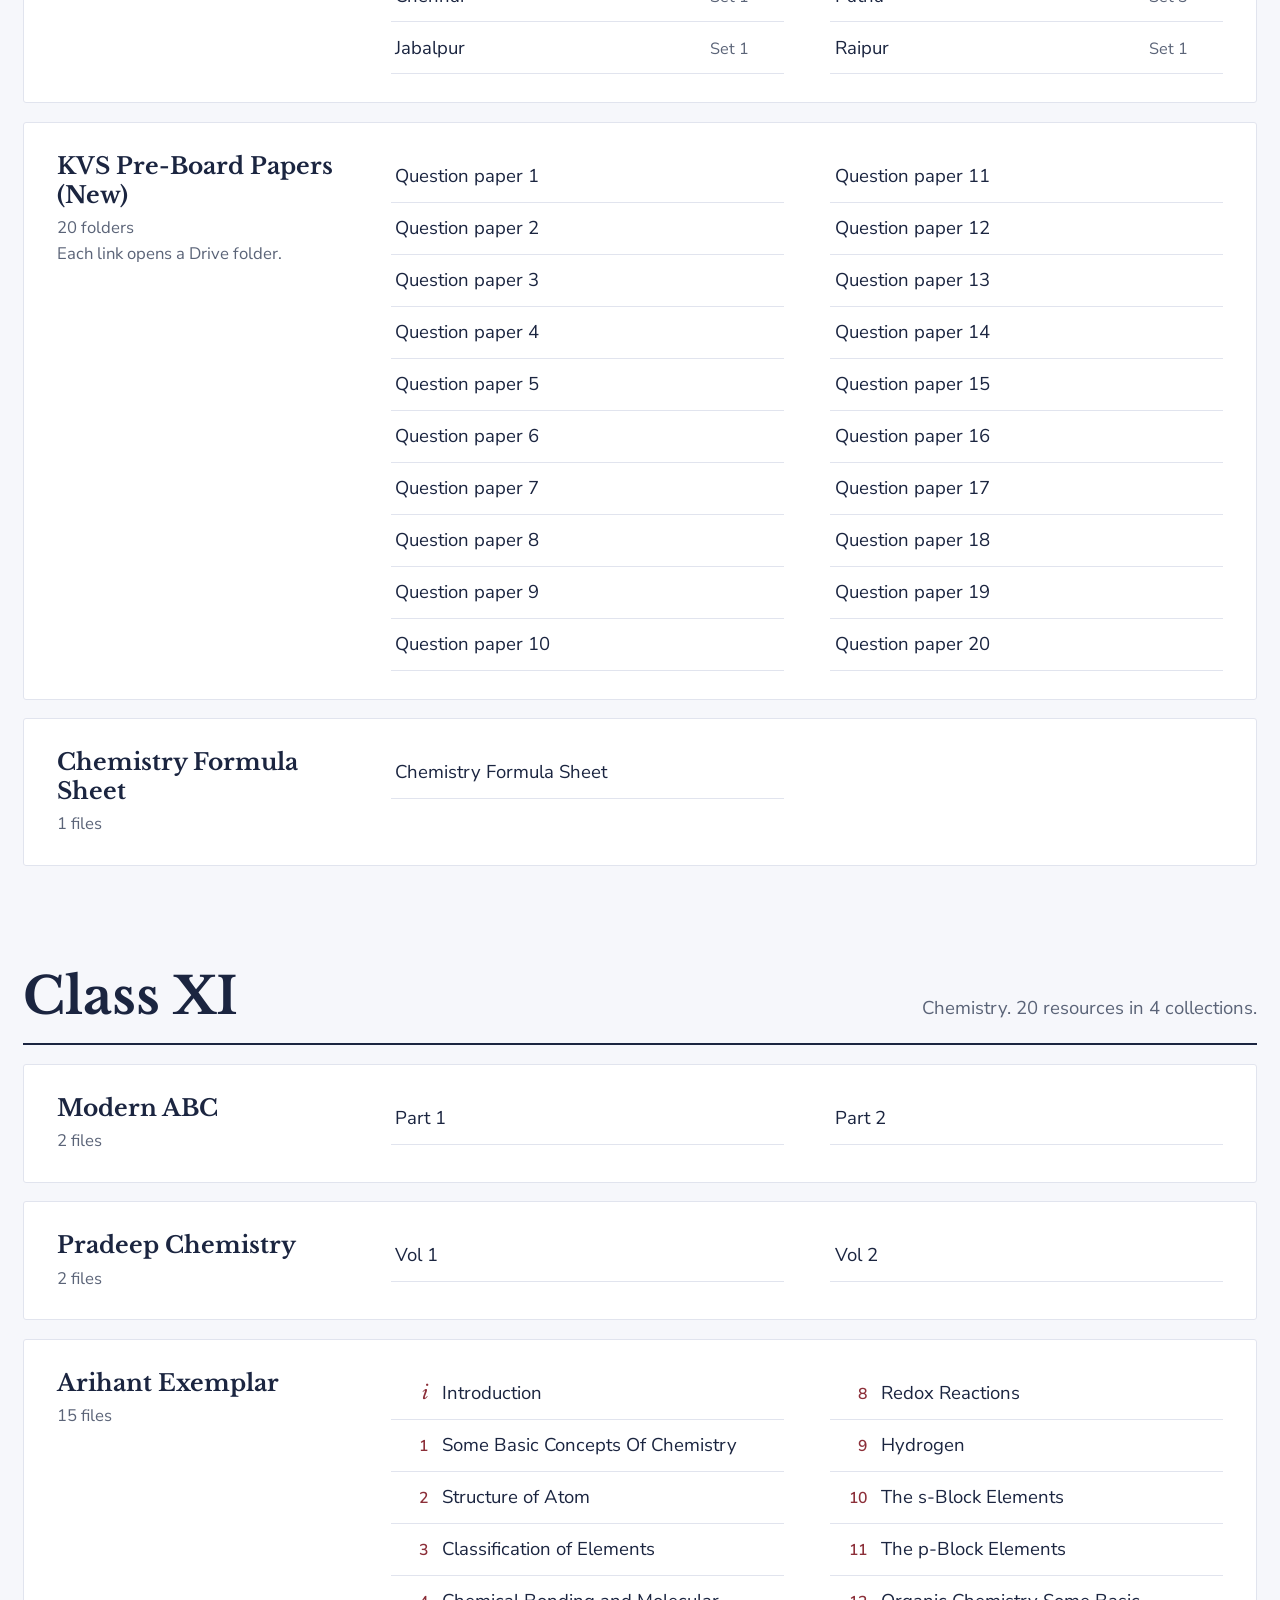
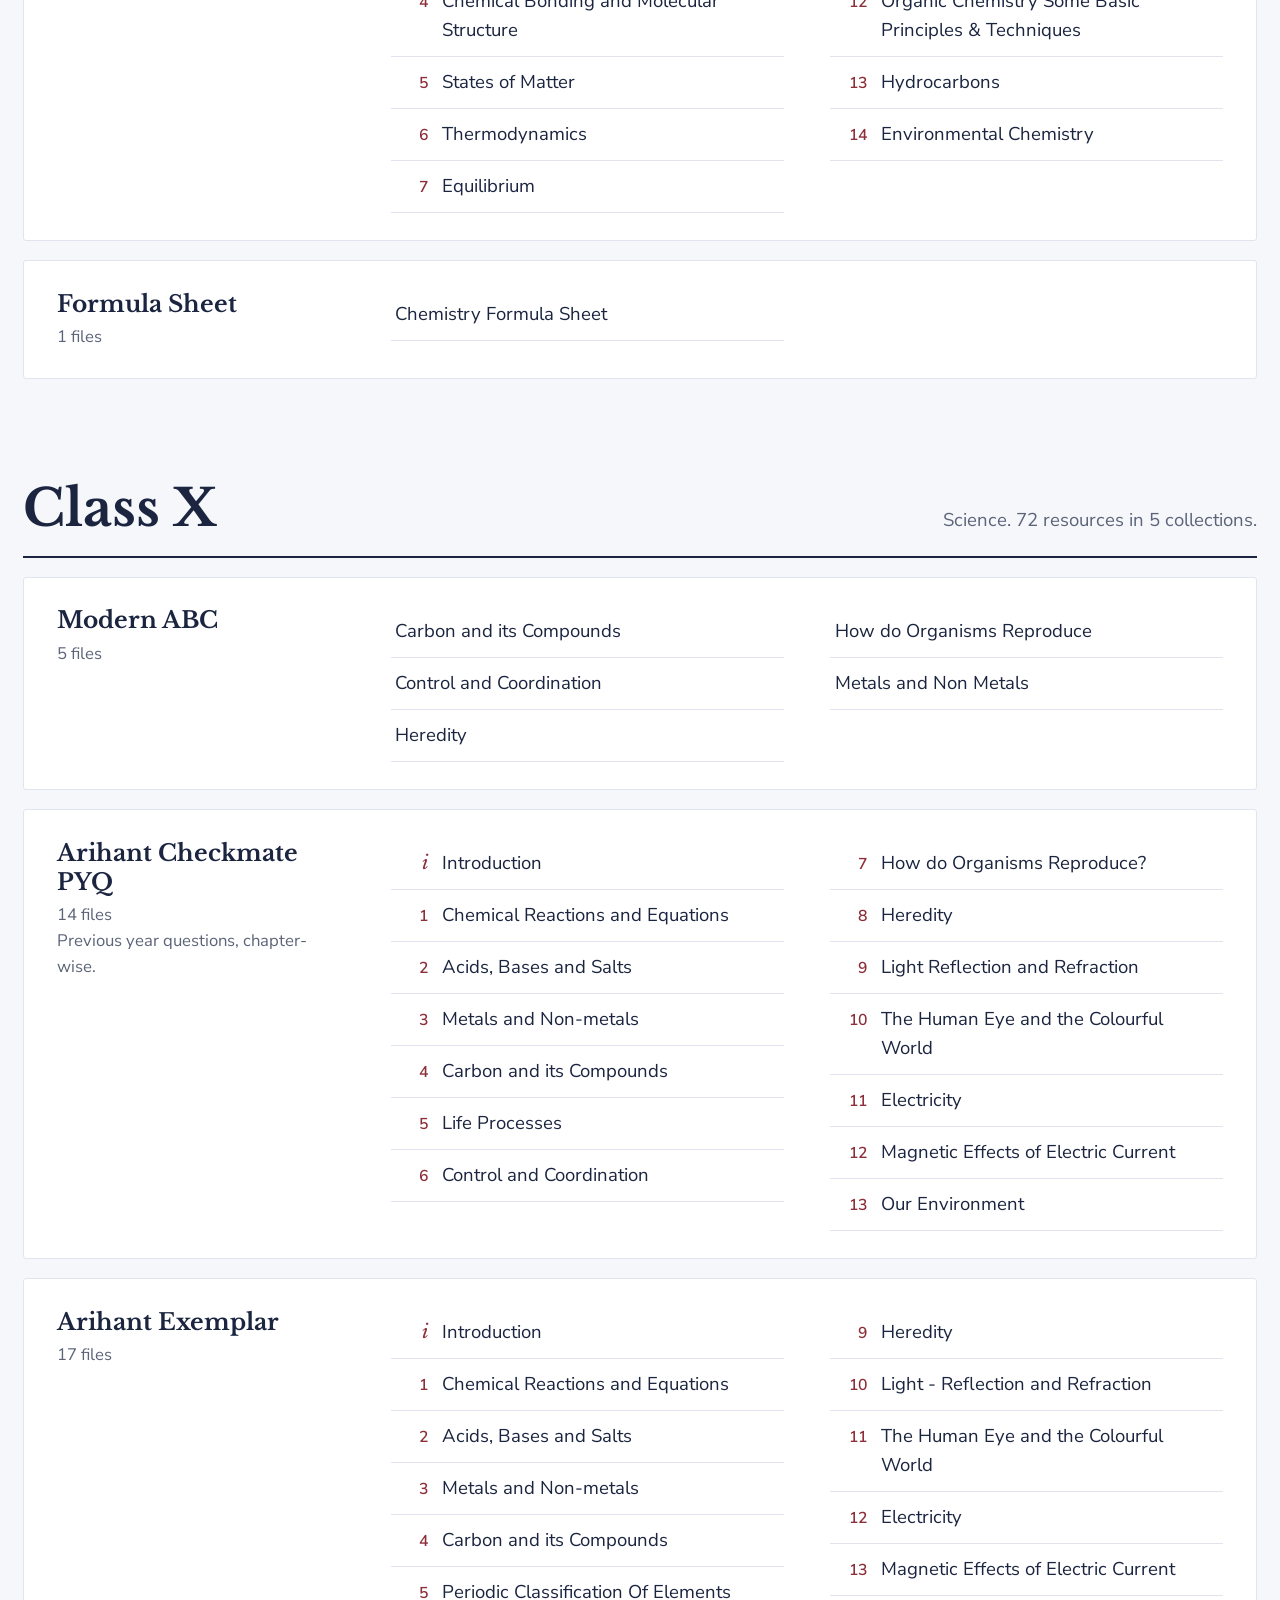
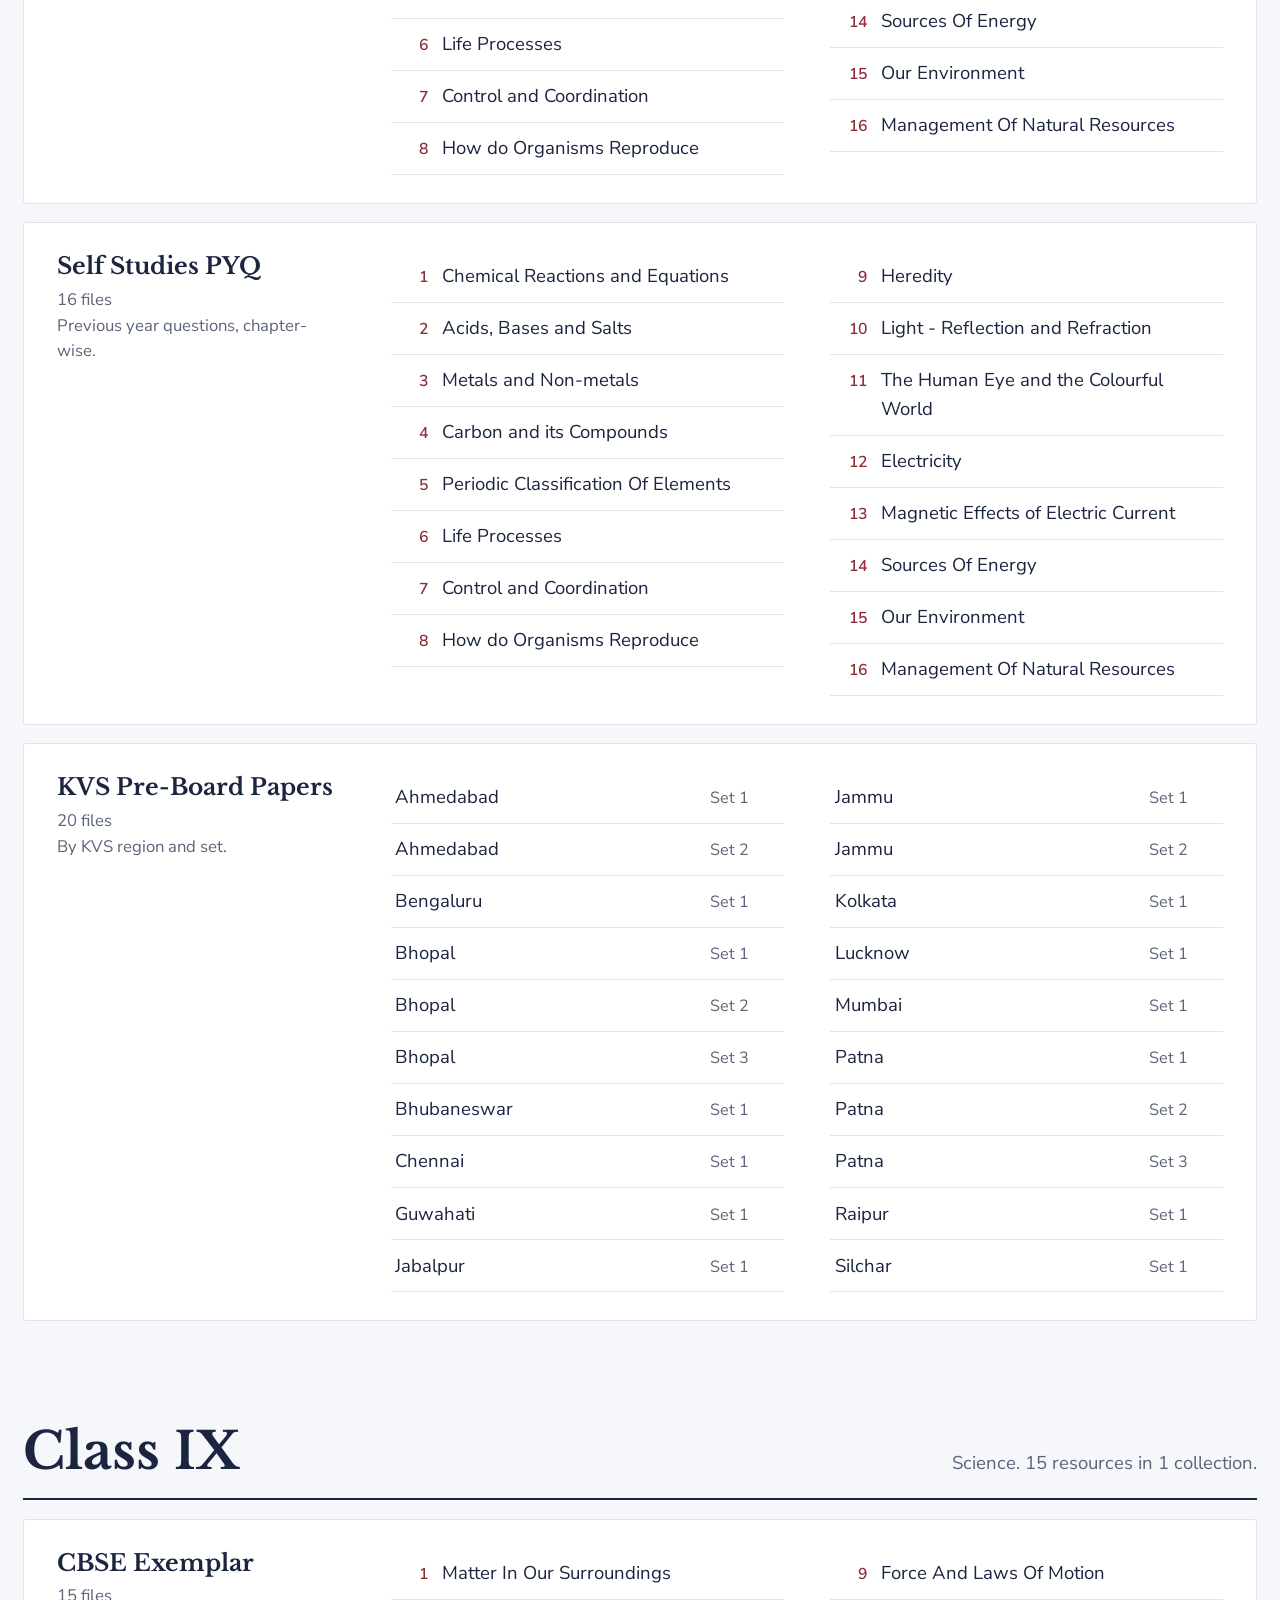
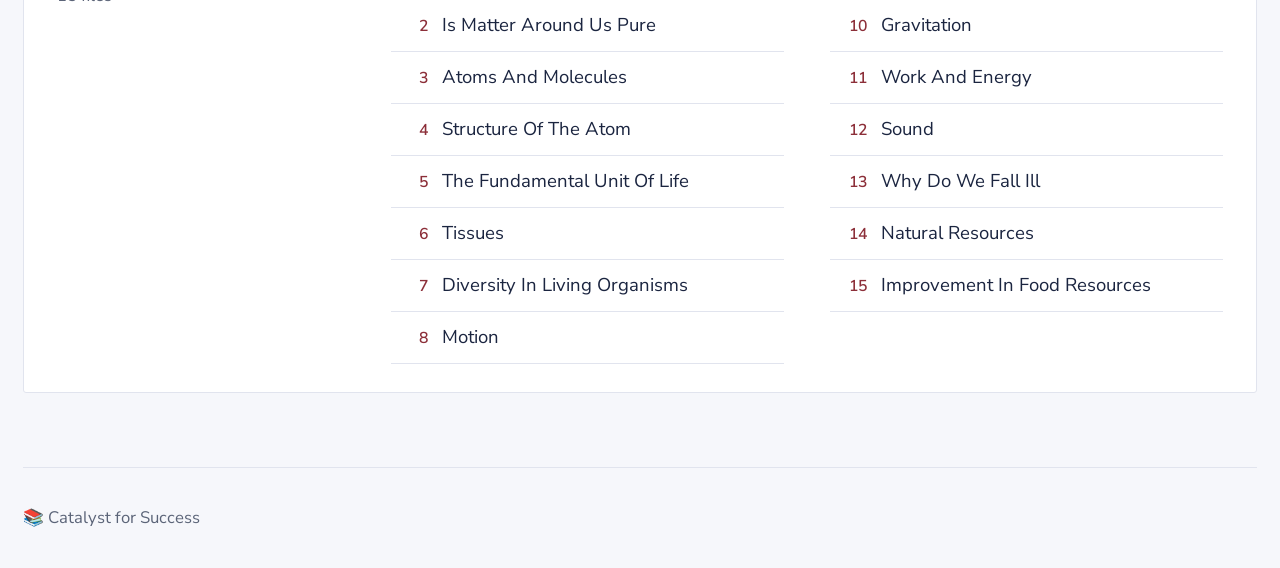
==== commit c683822a: "Update index.html" ====
--- a/index.html
+++ b/index.html
@@ -5,7 +5,7 @@
   <meta name="viewport" content="width=device-width, initial-scale=1.0">
   <title>📚 Catalyst for Success</title>
   <meta name="description" content="Chemistry and science study material for Classes IX to XII: textbooks, exemplar problems, previous year questions, KVS pre-board papers and formula sheets.">
-  <link rel="icon" href="data:image/svg+xml,%3Csvg%20xmlns%3D%27http%3A//www.w3.org/2000/svg%27%20viewBox%3D%270%200%2032%2032%27%3E%3Crect%20width%3D%2732%27%20height%3D%2732%27%20fill%3D%27%231B2540%27/%3E%3Ctext%20x%3D%2716%27%20y%3D%2722%27%20font-family%3D%27Georgia%2Cserif%27%20font-size%3D%2716%27%20font-weight%3D%27700%27%20text-anchor%3D%27middle%27%20fill%3D%27%23fff%27%3ECs%3C/text%3E%3C/svg%3E">
+  <link rel="icon" href="data:,">
   <script>
     // Apply the saved theme before the page paints. White is the default.
     (function () {
@@ -545,7 +545,7 @@
   <!-- Top bar -->
   <header class="topbar">
     <div class="wrap topbar__in">
-      <a class="brand" href="#top"><span class="brand__mark"></span><span class="brand__name">📚 Catalyst for Success</span></a>
+      <a class="brand" href="#top"><span class="brand__name">📚 Catalyst for Success</span></a>
       <nav class="topbar__nav" aria-label="Site">
       <button class="iconbtn" id="themeToggle" type="button">
         <svg class="ico-moon" viewBox="0 0 24 24" width="18" height="18" aria-hidden="true"><path d="M20 14.5A8 8 0 019.5 4 8 8 0 1020 14.5z" fill="none" stroke="currentColor" stroke-width="1.6"/></svg>
